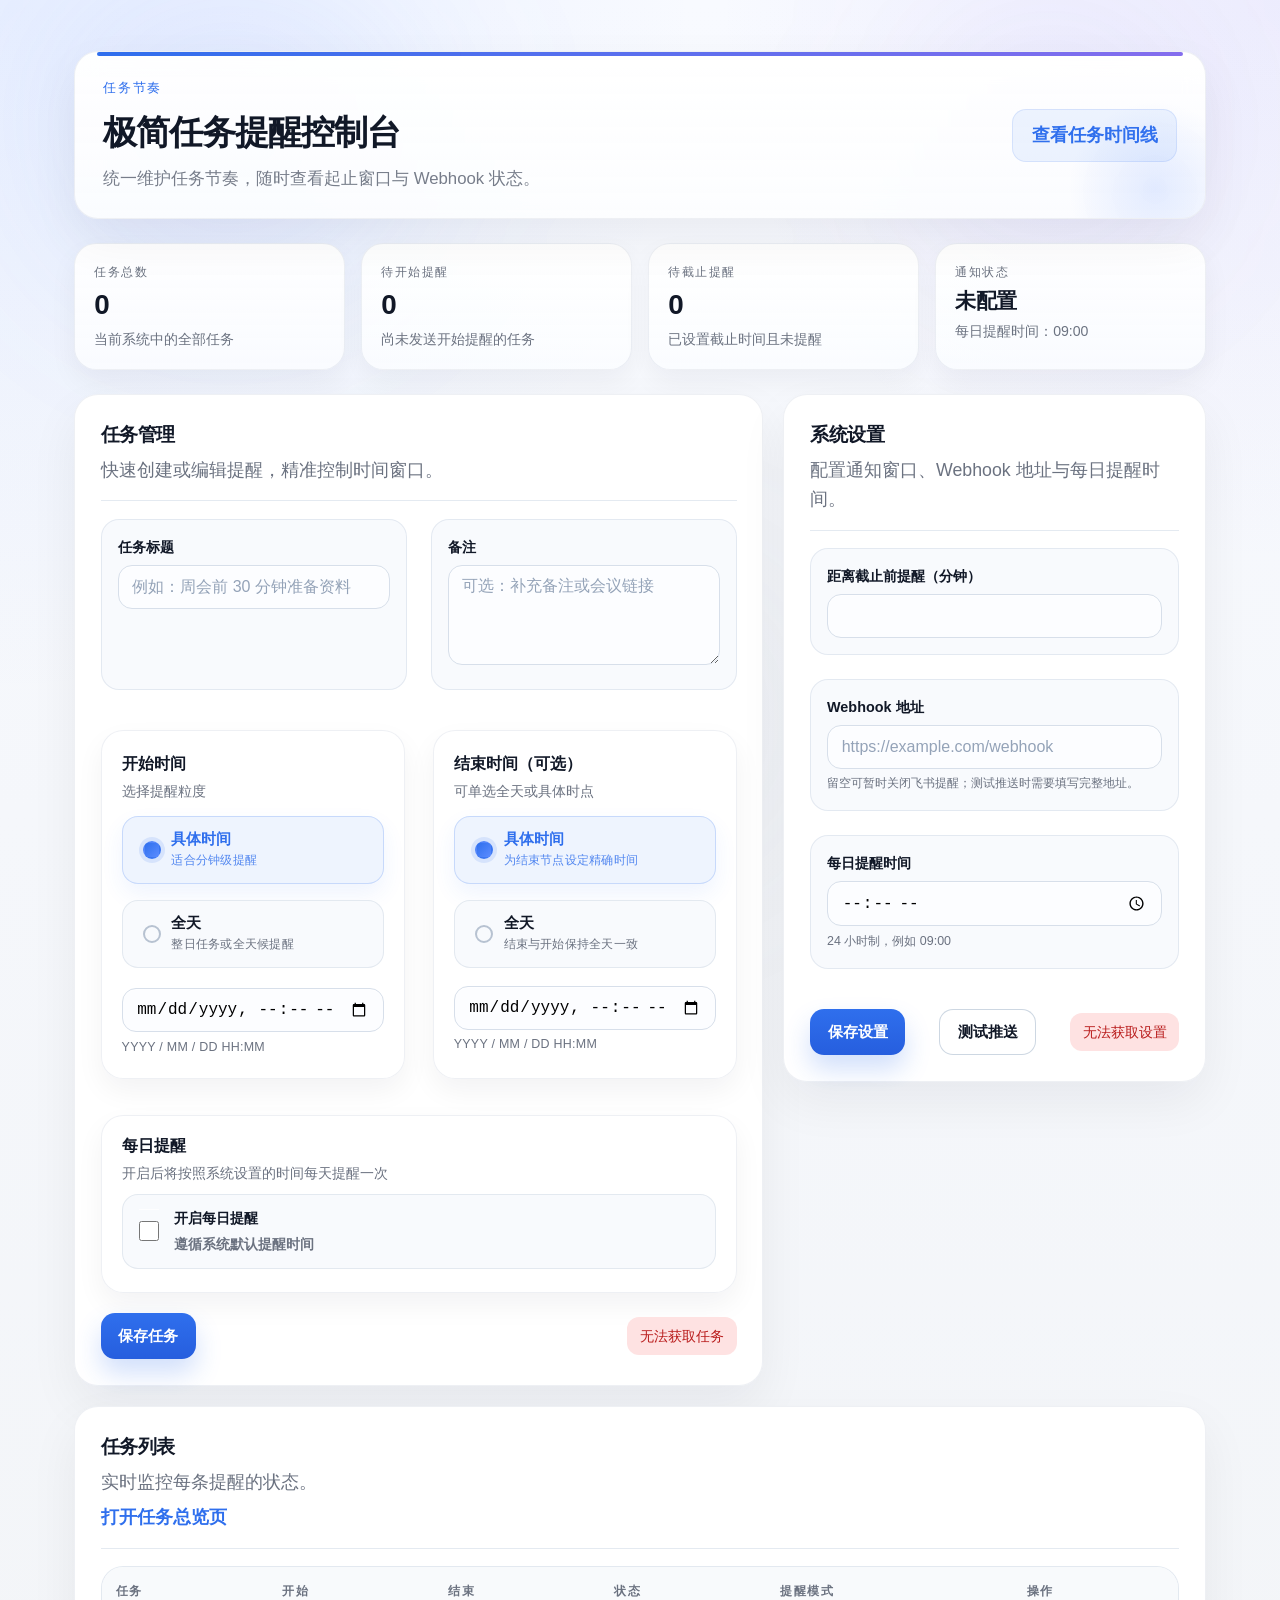
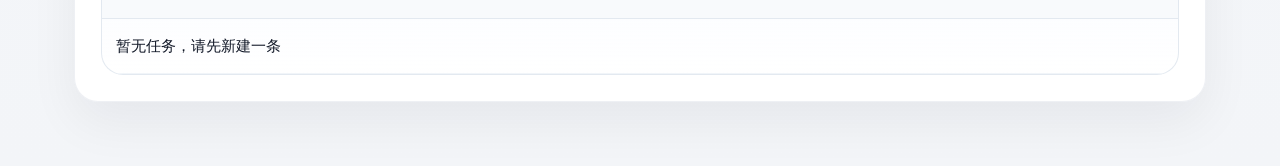
==== static/index.html @ aa21383b "V1.0 V1.0" ====
<!DOCTYPE html>
<html lang="zh">
<head>
    <meta charset="UTF-8" />
    <meta name="viewport" content="width=device-width,initial-scale=1" />
    <title>任务提醒控制台</title>
    <link rel="stylesheet" href="/static/styles.css" />
</head>
<body class="dashboard-page">
    <div class="background-accent"></div>
    <div class="app-shell">
        <header class="page-hero">
            <div class="hero-body">
                <p class="eyebrow">任务节奏</p>
                <h1>极简任务提醒控制台</h1>
                <p class="hero-subtitle">统一维护任务节奏，随时查看起止窗口与 Webhook 状态。</p>
            </div>
            <div class="hero-actions">
                <a class="button-link" href="/tasks">查看任务时间线</a>
            </div>
        </header>

        <section class="overview-grid" aria-label="控制台概览">
            <article class="overview-card">
                <span class="overview-label">任务总数</span>
                <strong class="overview-value" id="metric-total-tasks">0</strong>
                <span class="overview-meta">当前系统中的全部任务</span>
            </article>
            <article class="overview-card">
                <span class="overview-label">待开始提醒</span>
                <strong class="overview-value" id="metric-pending-start">0</strong>
                <span class="overview-meta">尚未发送开始提醒的任务</span>
            </article>
            <article class="overview-card">
                <span class="overview-label">待截止提醒</span>
                <strong class="overview-value" id="metric-pending-end">0</strong>
                <span class="overview-meta">已设置截止时间且未提醒</span>
            </article>
            <article class="overview-card">
                <span class="overview-label">通知状态</span>
                <strong class="overview-value" id="metric-webhook-state">未配置</strong>
                <span class="overview-meta" id="metric-daily-time">每日提醒时间：09:00</span>
            </article>
        </section>

        <main class="dashboard-main">
            <section id="task-panel" class="panel">
                <div class="section-head">
                    <h2>任务管理</h2>
                    <p>快速创建或编辑提醒，精准控制时间窗口。</p>
                </div>
                <form id="task-form">
                    <div class="form-grid">
                        <div>
                            <label for="title">任务标题</label>
                            <input id="title" name="title" type="text" placeholder="例如：周会前 30 分钟准备资料" required />
                        </div>
                        <div>
                            <label for="description">备注</label>
                            <textarea id="description" name="description" placeholder="可选：补充备注或会议链接"></textarea>
                        </div>
                    </div>

                    <div class="schedule-grid">
                        <div class="time-card">
                            <div class="field-head">
                                <label>开始时间</label>
                                <span class="field-subtitle">选择提醒粒度</span>
                            </div>
                            <div class="chip-row" role="radiogroup" aria-label="开始时间模式">
                                <label class="chip-option">
                                    <input type="radio" name="start-mode" value="minute" checked />
                                    <span class="chip-body">
                                        <span class="chip-title">具体时间</span>
                                        <span class="chip-note">适合分钟级提醒</span>
                                    </span>
                                </label>
                                <label class="chip-option">
                                    <input type="radio" name="start-mode" value="day" />
                                    <span class="chip-body">
                                        <span class="chip-title">全天</span>
                                        <span class="chip-note">整日任务或全天候提醒</span>
                                    </span>
                                </label>
                            </div>
                            <div class="input-stack" id="start-datetime-field">
                                <div class="input-shell">
                                    <input id="start-datetime" type="datetime-local" />
                                </div>
                                <span class="format-hint">YYYY / MM / DD HH:MM</span>
                            </div>
                            <div class="input-stack hidden" id="start-date-field">
                                <div class="input-shell">
                                    <input id="start-date" type="date" />
                                </div>
                                <span class="format-hint">YYYY / MM / DD</span>
                            </div>
                        </div>

                        <div class="time-card">
                            <div class="field-head">
                                <label>结束时间（可选）</label>
                                <span class="field-subtitle">可单选全天或具体时点</span>
                            </div>
                            <div id="end-fields" class="end-field-stack">
                                <div class="chip-row" role="radiogroup" aria-label="结束时间模式">
                                    <label class="chip-option">
                                        <input type="radio" name="end-mode" value="minute" checked />
                                        <span class="chip-body">
                                            <span class="chip-title">具体时间</span>
                                            <span class="chip-note">为结束节点设定精确时间</span>
                                        </span>
                                    </label>
                                    <label class="chip-option">
                                        <input type="radio" name="end-mode" value="day" />
                                        <span class="chip-body">
                                            <span class="chip-title">全天</span>
                                            <span class="chip-note">结束与开始保持全天一致</span>
                                        </span>
                                    </label>
                                </div>
                                <div class="input-stack" id="end-datetime-field">
                                    <div class="input-shell">
                                        <input id="end-datetime" type="datetime-local" />
                                    </div>
                                    <span class="format-hint">YYYY / MM / DD HH:MM</span>
                                </div>
                                <div class="input-stack hidden" id="end-date-field">
                                    <div class="input-shell">
                                        <input id="end-date" type="date" />
                                    </div>
                                    <span class="format-hint">YYYY / MM / DD</span>
                                </div>
                            </div>
                        </div>
                    </div>

                    <div class="option-card">
                        <div class="field-head">
                            <label for="daily-reminder">每日提醒</label>
                            <span class="field-subtitle">开启后将按照系统设置的时间每天提醒一次</span>
                        </div>
                        <label class="toggle-option">
                            <input type="checkbox" id="daily-reminder" />
                            <span class="toggle-copy">
                                <span class="toggle-title">开启每日提醒</span>
                                <span class="toggle-note">遵循系统默认提醒时间</span>
                            </span>
                        </label>
                    </div>

                    <div class="controls-row form-actions">
                        <button class="primary" type="submit" id="submit-task">保存任务</button>
                        <button class="ghost hidden" type="button" id="cancel-edit">取消编辑</button>
                        <span id="task-status" class="status-line hidden" role="status" aria-live="polite"></span>
                    </div>
                </form>
            </section>

            <section id="settings-panel" class="panel">
                <div class="section-head">
                    <h2>系统设置</h2>
                    <p>配置通知窗口、Webhook 地址与每日提醒时间。</p>
                </div>
                <form id="settings-form">
                    <div class="form-grid">
                        <div>
                            <label for="deadline-minutes">距离截止前提醒（分钟）</label>
                            <input id="deadline-minutes" type="number" min="1" max="10080" required />
                        </div>
                        <div>
                            <label for="webhook">Webhook 地址</label>
                            <input id="webhook" type="url" placeholder="https://example.com/webhook" />
                            <small class="input-hint">留空可暂时关闭飞书提醒；测试推送时需要填写完整地址。</small>
                        </div>
                        <div>
                            <label for="daily-reminder-time">每日提醒时间</label>
                            <input id="daily-reminder-time" type="time" required />
                            <small class="input-hint">24 小时制，例如 09:00</small>
                        </div>
                    </div>
                    <div class="controls-row form-actions">
                        <button class="primary" type="submit">保存设置</button>
                        <button class="secondary" type="button" id="test-webhook">测试推送</button>
                        <span id="settings-status" class="status-line hidden" role="status" aria-live="polite"></span>
                    </div>
                </form>
            </section>

            <section id="list-panel" class="panel">
                <div class="section-head">
                    <h2>任务列表</h2>
                    <p>实时监控每条提醒的状态。</p>
                    <p><a class="inline-link" href="/tasks">打开任务总览页</a></p>
                </div>
                <div class="table-wrapper">
                    <table class="task-table">
                        <caption class="sr-only">当前任务提醒列表</caption>
                        <thead>
                            <tr>
                                <th scope="col">任务</th>
                                <th scope="col">开始</th>
                                <th scope="col">结束</th>
                                <th scope="col">状态</th>
                                <th scope="col">提醒模式</th>
                                <th scope="col">操作</th>
                            </tr>
                        </thead>
                        <tbody id="task-table-body">
                            <tr><td colspan="6">暂无任务，请先新建一条</td></tr>
                        </tbody>
                    </table>
                </div>
            </section>
        </main>
    </div>

    <script src="/static/app.js" type="module"></script>
</body>
</html>
---- static/styles.css ----
:root {
    font-family: "Inter", "HarmonyOS Sans SC", "PingFang SC", "Microsoft YaHei", "Noto Sans SC", "Source Han Sans SC", "Segoe UI", -apple-system, BlinkMacSystemFont, "Helvetica Neue", Arial, sans-serif;
    color: #0f172a;
    background-color: #f4f7fb;
    --blue-600: #2563eb;
    --blue-500: #3b82f6;
    --blue-100: #dbeafe;
    --violet-600: #7c3aed;
    --violet-100: #ede9fe;
    --slate-100: #f8fafc;
    --slate-300: #cbd5f5;
    --slate-500: #64748b;
    --slate-600: #475569;
    --slate-700: #334155;
    --surface-border: rgba(148,163,184,0.2);
    --surface-shadow: 0 15px 35px rgba(15,23,42,0.07);
}

* {
    box-sizing: border-box;
}

.sr-only {
    position: absolute;
    width: 1px;
    height: 1px;
    padding: 0;
    margin: -1px;
    overflow: hidden;
    clip: rect(0 0 0 0);
    white-space: nowrap;
    border: 0;
}

body {
    margin: 0;
    min-height: 100vh;
    padding: clamp(1.75rem, 4vw, 3.25rem) clamp(1rem, 4vw, 1.75rem) clamp(2.5rem, 5vw, 4rem);
    line-height: 1.6;
    font-size: clamp(15px, calc(0.95rem + 0.2vw), 18px);
    -webkit-font-smoothing: antialiased;
    background: radial-gradient(circle at top, rgba(59,130,246,0.2), transparent 45%),
                radial-gradient(circle at bottom, rgba(14,116,144,0.2), transparent 40%),
                #f4f7fb;
}

.background-accent {
    position: fixed;
    inset: 0;
    pointer-events: none;
    background: linear-gradient(135deg, rgba(59,130,246,0.2), rgba(14,165,233,0.08));
    opacity: 0.6;
    filter: blur(120px);
    z-index: 0;
}

.app-shell {
    position: relative;
    z-index: 1;
    max-width: 1100px;
    margin: 0 auto;
    display: flex;
    flex-direction: column;
    gap: 1.25rem;
    padding: 0 clamp(0.5rem, 2vw, 1.5rem);
}

.page-hero {
    background: linear-gradient(135deg, rgba(37,99,235,0.9), rgba(59,130,246,0.75));
    border-radius: 20px;
    padding: 2rem 2.5rem;
    color: #fff;
    display: flex;
    justify-content: space-between;
    align-items: flex-start;
    gap: 1.25rem;
    flex-wrap: wrap;
    box-shadow: 0 25px 50px rgba(37,99,235,0.25);
    position: relative;
    overflow: hidden;
    isolation: isolate;
}

.hero-body {
    max-width: 620px;
    display: flex;
    flex-direction: column;
    gap: 0.65rem;
}

.eyebrow {
    text-transform: uppercase;
    letter-spacing: 0.2em;
    font-size: 0.8rem;
    margin: 0 0 0.75rem;
    opacity: 0.85;
}

.page-hero h1 {
    margin: 0 0 0.5rem;
    font-size: clamp(1.8rem, 1.35rem + 1vw, 2.8rem);
    line-height: 1.25;
}

.hero-subtitle {
    margin: 0;
    max-width: 540px;
    opacity: 0.92;
    line-height: 1.6;
    font-size: clamp(0.95rem, 0.9rem + 0.2vw, 1.05rem);
}

.overview-grid {
    display: grid;
    grid-template-columns: repeat(auto-fit, minmax(180px, 1fr));
    gap: 1rem;
}

.overview-card {
    display: flex;
    flex-direction: column;
    gap: 0.45rem;
    padding: 1rem 1.1rem;
    border-radius: 18px;
    background: linear-gradient(180deg, rgba(255,255,255,0.98), rgba(248,250,255,0.95));
    border: 1px solid var(--surface-border);
    box-shadow: var(--surface-shadow);
}

.overview-label {
    font-size: 0.78rem;
    letter-spacing: 0.08em;
    text-transform: uppercase;
    color: var(--slate-500);
}

.overview-value {
    font-size: clamp(1.35rem, 1.1rem + 0.8vw, 2rem);
    line-height: 1.15;
    color: var(--slate-700);
}

.overview-value.is-muted {
    color: var(--slate-500);
}

.overview-meta {
    color: var(--slate-500);
    font-size: 0.88rem;
}

main {
    display: flex;
    flex-direction: column;
    gap: 1.25rem;
}

.panel {
    background: rgba(255,255,255,0.95);
    border-radius: 18px;
    padding: clamp(1.25rem, 2vw, 1.75rem);
    box-shadow: var(--surface-shadow);
    border: 1px solid var(--surface-border);
    backdrop-filter: blur(10px);
}

.section-head {
    margin-bottom: 1.25rem;
}

.section-head h2 {
    margin: 0;
    font-size: 1.3rem;
    color: var(--slate-700);
}

.section-head p {
    margin: 0.25rem 0 0;
    color: var(--slate-500);
}

.form-grid {
    display: grid;
    grid-template-columns: repeat(auto-fit, minmax(min(260px, 100%), 1fr));
    gap: clamp(1rem, 2vw, 1.5rem);
    margin-bottom: 1.25rem;
}

.form-grid > div {
    min-width: 0;
}

#task-panel form,
#settings-panel form {
    display: flex;
    flex-direction: column;
    gap: 1.25rem;
}

label {
    display: block;
    font-weight: 600;
    font-size: 0.9rem;
    margin-bottom: 0.35rem;
    color: var(--slate-700);
}

input,
textarea,
select {
    width: 100%;
    padding: 0.65rem 0.85rem;
    border-radius: 12px;
    border: 1px solid #d7def0;
    font-size: 1rem;
    min-height: 2.75rem;
    background: #fff;
    transition: border-color 0.2s, box-shadow 0.2s, transform 0.15s;
    caret-color: var(--blue-600);
}

input:focus,
textarea:focus,
select:focus {
    border-color: var(--blue-500);
    box-shadow: 0 0 0 3px rgba(59,130,246,0.15);
    outline: none;
}

input::placeholder,
textarea::placeholder {
    color: #94a3b8;
}

.input-hint {
    display: block;
    margin-top: 0.35rem;
    font-size: 0.78rem;
    color: var(--slate-500);
}

textarea {
    min-height: 100px;
    resize: vertical;
}

.controls-row {
    display: flex;
    flex-wrap: wrap;
    gap: 0.75rem;
    align-items: center;
    width: 100%;
}

.hidden {
    display: none !important;
}

.schedule-grid {
    display: grid;
    grid-template-columns: repeat(auto-fit, minmax(300px, 1fr));
    gap: clamp(1rem, 2.5vw, 1.75rem);
    margin-bottom: 1rem;
}

.option-card {
    border: 1px solid rgba(148,163,184,0.35);
    border-radius: 18px;
    padding: 1.1rem 1.25rem;
    background: linear-gradient(135deg, rgba(248,250,255,0.95), rgba(241,245,255,0.92));
    box-shadow: 0 12px 28px rgba(15,23,42,0.08);
    display: flex;
    flex-direction: column;
    gap: 0.6rem;
}

.toggle-option {
    display: flex;
    align-items: center;
    gap: 0.75rem;
    cursor: pointer;
}

.toggle-option input {
    width: 1.25rem;
    height: 1.25rem;
    accent-color: var(--blue-600);
}

.toggle-copy {
    display: flex;
    flex-direction: column;
    gap: 0.2rem;
}

.toggle-title {
    font-weight: 600;
    color: var(--slate-700);
}

.toggle-note {
    font-size: 0.85rem;
    color: var(--slate-500);
}

.time-card {
    border: 1px solid rgba(148,163,184,0.35);
    border-radius: 20px;
    padding: 1.25rem;
    background: linear-gradient(135deg, rgba(255,255,255,0.95), rgba(241,245,255,0.92));
    box-shadow: 0 18px 35px rgba(15,23,42,0.08);
    display: flex;
    flex-direction: column;
    gap: 0.9rem;
}

.field-head {
    display: flex;
    flex-direction: column;
    gap: 0.25rem;
}

.field-head label {
    margin: 0;
    font-size: 1rem;
}

.field-subtitle {
    font-size: 0.85rem;
    color: var(--slate-500);
}

.chip-row {
    display: flex;
    flex-wrap: wrap;
    gap: 0.6rem;
}

.chip-option {
    position: relative;
    flex: 1 1 200px;
    min-width: 150px;
    cursor: pointer;
    display: flex;
    align-items: stretch;
}


.chip-option input {
    position: absolute;
    inset: 0;
    opacity: 0;
    pointer-events: none;
}

.chip-body {
    width: 100%;
    position: relative;
    display: grid;
    grid-template-columns: auto 1fr;
    column-gap: 0.65rem;
    row-gap: 0.15rem;
    padding: 0.75rem 1.25rem;
    border-radius: 18px;
    font-size: 0.9rem;
    font-weight: 600;
    color: var(--slate-600);
    background: #f8fafc;
    box-shadow: inset 0 0 0 1px rgba(148,163,184,0.35);
    transition: background 0.2s ease, color 0.2s ease, box-shadow 0.2s ease, transform 0.2s ease;
}

.chip-title {
    grid-column: 2;
    font-size: 0.95rem;
    font-weight: 600;
    color: var(--slate-700);
    line-height: 1.3;
}

.chip-note {
    grid-column: 2;
    font-size: 0.78rem;
    color: var(--slate-500);
    font-weight: 500;
    letter-spacing: 0.02em;
}


.chip-body::before {
    content: "";
    width: 0.9rem;
    height: 0.9rem;
    border-radius: 999px;
    border: 2px solid #94a3b8;
    grid-row: 1 / span 2;
    grid-column: 1;
    align-self: center;
    transition: border-color 0.2s ease, background 0.2s ease, box-shadow 0.2s ease;
}


.chip-option input:checked + .chip-body {
    background: linear-gradient(135deg, rgba(59,130,246,0.12), rgba(96,165,250,0.18));
    color: var(--blue-600);
    box-shadow: inset 0 0 0 2px rgba(37,99,235,0.4), 0 10px 18px rgba(37,99,235,0.12);
    transform: translateY(-1px);
}

.chip-option input:checked + .chip-body .chip-title {
    color: var(--blue-600);
}

.chip-option input:checked + .chip-body .chip-note {
    color: rgba(37,99,235,0.85);
}


.chip-option input:checked + .chip-body::before {
    border-color: transparent;
    background: linear-gradient(135deg, var(--blue-600), var(--blue-500));
    box-shadow: 0 0 0 4px rgba(59,130,246,0.2);
}


.chip-option input:focus-visible + .chip-body,
.chip-option input:focus + .chip-body {
    box-shadow: inset 0 0 0 2px rgba(59,130,246,0.45);
}



.input-stack {
    display: flex;
    flex-direction: column;
    gap: 0.35rem;
}

.input-shell {
    width: 100%;
}

.format-hint {
    font-size: 0.78rem;
    letter-spacing: 0.08em;
    text-transform: uppercase;
    color: #94a3b8;
}

.end-field-stack {
    display: flex;
    flex-direction: column;
    gap: 0.75rem;
}

button {
    border: none;
    border-radius: 999px;
    padding: 0.65rem 1.4rem;
    font-size: 0.95rem;
    font-weight: 600;
    cursor: pointer;
    min-height: 2.75rem;
    transition: transform 0.15s ease, box-shadow 0.15s ease;
    display: inline-flex;
    align-items: center;
    justify-content: center;
    gap: 0.35rem;
}

button:focus-visible,
.button-link:focus-visible,
.inline-link:focus-visible {
    outline: 3px solid rgba(191,219,254,0.95);
    outline-offset: 3px;
}

button:active {
    transform: translateY(1px);
}

button:disabled {
    opacity: 0.6;
    cursor: not-allowed;
    box-shadow: none;
}

button.primary {
    background: linear-gradient(135deg, var(--blue-600), var(--blue-500));
    color: #fff;
    box-shadow: 0 10px 20px rgba(37,99,235,0.3);
}

button.secondary {
    background: #e2e8f0;
    color: var(--slate-700);
    box-shadow: inset 0 0 0 1px rgba(100,116,139,0.2);
}

button.ghost {
    background: transparent;
    color: var(--blue-600);
    border: 1px solid rgba(37,99,235,0.4);
}

button.danger {
    background: #ef4444;
    color: #fff;
}

button:hover {
    box-shadow: 0 12px 24px rgba(15,23,42,0.08);
}

.form-actions {
    justify-content: space-between;
    gap: 1rem;
    flex-wrap: wrap;
    align-items: center;
}

.table-wrapper {
    overflow-x: auto;
    margin-top: 0.75rem;
    scroll-snap-type: x proximity;
    border: 1px solid rgba(226,232,240,0.95);
    border-radius: 18px;
    background: linear-gradient(180deg, rgba(248,250,255,0.75), rgba(255,255,255,0.95));
    box-shadow: inset 0 1px 0 rgba(255,255,255,0.8);
}

.task-table {
    width: 100%;
    border-collapse: separate;
    border-spacing: 0;
}

.task-table th,
.task-table td {
    text-align: left;
    padding: 0.85rem 0.75rem;
    font-size: 0.95rem;
}

.task-table th {
    color: var(--slate-500);
    text-transform: uppercase;
    font-size: 0.78rem;
    letter-spacing: 0.12em;
    background: #f8faff;
    position: sticky;
    top: 0;
    z-index: 1;
}

.task-table tbody tr {
    background: #fff;
    border-bottom: 1px solid #eef2ff;
    transition: transform 0.2s ease, box-shadow 0.2s ease;
}

.task-table tbody tr:hover {
    background: #f8fbff;
    transform: translateY(-1px);
    box-shadow: 0 12px 24px rgba(15,23,42,0.06);
}

.badge {
    display: inline-flex;
    align-items: center;
    padding: 0.15rem 0.65rem;
    border-radius: 999px;
    font-size: 0.78rem;
    font-weight: 600;
    margin-right: 0.35rem;
}

.badge.success {
    background: #d1fae5;
    color: #047857;
}

.badge.pending {
    background: #fef3c7;
    color: #b45309;
}

.badge.muted {
    background: #e2e8f0;
    color: #475569;
}

.badge.info {
    background: var(--violet-100);
    color: var(--violet-600);
}

.badge.subtle {
    background: #eef2ff;
    color: var(--slate-600);
}

.actions {
    display: flex;
    gap: 0.5rem;
    flex-wrap: wrap;
}

.actions button {
    flex: 1 1 120px;
}

.status-line {
    font-size: 0.9rem;
    padding: 0.35rem 0.85rem;
    border-radius: 999px;
    background: var(--blue-100);
    color: var(--blue-600);
    min-height: 1.8rem;
    display: inline-flex;
    align-items: center;
    gap: 0.35rem;
    box-shadow: inset 0 0 0 1px rgba(37,99,235,0.08);
}

.status-line.error {
    background: #fee2e2;
    color: #b91c1c;
}

.description {
    color: var(--slate-500);
    font-size: 0.85rem;
    margin-top: 0.25rem;
    line-height: 1.5;
}

.task-cell > div {
    font-weight: 600;
    color: var(--slate-700);
}

.empty-row td {
    text-align: center;
    padding: 1.25rem;
    color: var(--slate-500);
}

@media (max-width: 960px) {
    body {
        padding: 1.5rem 1rem 2.5rem;
    }
    .page-hero {
        padding: 1.75rem;
    }
    .hero-body {
        max-width: 100%;
    }
}

@media (max-width: 720px) {
    body {
        padding: 1.25rem 0.85rem 2rem;
    }
    .app-shell {
        padding: 0;
        gap: 1rem;
    }
    .page-hero {
        padding: 1.5rem;
        flex-direction: column;
    }
    .form-grid {
        grid-template-columns: 1fr;
    }
    .hero-actions {
        width: 100%;
        margin-left: 0;
    }
    .hero-actions .button-link {
        width: 100%;
    }
    .controls-row {
        flex-direction: column;
        align-items: stretch;
        gap: 0.5rem;
    }
    .form-actions {
        flex-direction: column;
        align-items: stretch;
    }
    .form-actions button,
    .form-actions .status-line {
        width: 100%;
        justify-content: center;
    }
    .status-line {
        width: 100%;
        justify-content: center;
    }
}

@media (max-width: 640px) {
    .table-wrapper {
        overflow: visible;
        scroll-snap-type: none;
    }
    .task-table,
    .task-table thead,
    .task-table tbody,
    .task-table th,
    .task-table td,
    .task-table tr {
        display: block;
        width: 100%;
    }
    .task-table thead {
        position: absolute;
        width: 1px;
        height: 1px;
        padding: 0;
        margin: -1px;
        border: 0;
        clip: rect(0 0 0 0);
        overflow: hidden;
    }
    .task-table tbody tr {
        border: 1px solid rgba(148,163,184,0.35);
        border-radius: 18px;
        padding: 1rem 1rem 0.75rem;
        margin-bottom: 1rem;
    }
    .task-table tbody tr td {
        padding: 0.4rem 0;
        display: flex;
        flex-direction: column;
        gap: 0.2rem;
    }
    .task-table tbody tr td[data-label]::before {
        content: attr(data-label);
        font-size: 0.8rem;
        color: var(--slate-500);
        letter-spacing: 0.04em;
    }
    .task-table tbody tr td.task-cell > div {
        font-size: 1rem;
    }
    .task-table tbody tr td.actions {
        flex-direction: column;
    }
    .task-table tbody tr td.actions button {
        width: 100%;
        flex: 1 1 auto;
    }

    #task-panel .form-grid > div,
    #settings-panel .form-grid > div {
        background: rgba(248,250,255,0.9);
        border-radius: 16px;
        padding: 0.9rem 1rem;
        box-shadow: 0 10px 25px rgba(15,23,42,0.06);
    }
    #task-panel .controls-row,
    #settings-panel .controls-row {
        gap: 0.75rem;
    }
}

@media (max-width: 480px) {
    .page-hero h1 {
        font-size: 1.75rem;
    }
    .page-hero {
        padding: 1.25rem;
    }
    .panel {
        padding: 1.1rem;
    }
    .overview-grid {
        grid-template-columns: 1fr;
    }
}

@media (prefers-reduced-motion: reduce) {
    *,
    *::before,
    *::after {
        animation: none !important;
        transition: none !important;
    }
}

.hero-actions {
    display: flex;
    align-items: center;
    gap: 0.75rem;
    margin-left: auto;
}

.button-link {
    display: inline-flex;
    align-items: center;
    justify-content: center;
    padding: 0.65rem 1.25rem;
    border-radius: 999px;
    border: 1px solid rgba(255,255,255,0.7);
    color: #fff;
    text-decoration: none;
    font-weight: 600;
    background-color: rgba(255,255,255,0.15);
    transition: transform 0.2s, background-color 0.2s;
}

.button-link:hover {
    transform: translateY(-1px);
    background-color: rgba(255,255,255,0.25);
}

.inline-link {
    color: var(--blue-600);
    text-decoration: none;
    font-weight: 600;
}

.inline-link:hover {
    text-decoration: underline;
}

.timeline-shell .page-hero {
    display: flex;
    justify-content: space-between;
    gap: 1.5rem;
    flex-wrap: wrap;
}

.timeline-panel {
    display: flex;
    flex-direction: column;
    gap: 1.25rem;
}

.timeline-summary {
    display: flex;
    align-items: center;
    justify-content: space-between;
    flex-wrap: wrap;
    gap: 0.75rem;
    font-weight: 600;
    color: var(--slate-700);
    padding: 0.9rem 1rem;
    border-radius: 16px;
    background: rgba(248,250,252,0.85);
    border: 1px solid var(--surface-border);
}

.timeline-list {
    display: flex;
    flex-direction: column;
    gap: 1rem;
}

.timeline-item {
    border: 1px solid rgba(148,163,184,0.2);
    border-radius: 16px;
    padding: 1.25rem;
    background: linear-gradient(180deg, rgba(248,250,252,0.95), rgba(255,255,255,0.95));
    box-shadow: 0 10px 25px rgba(15,23,42,0.08);
    transition: transform 0.18s ease, box-shadow 0.18s ease, border-color 0.18s ease;
}

.timeline-item:hover {
    transform: translateY(-2px);
    border-color: rgba(96,165,250,0.35);
    box-shadow: 0 14px 28px rgba(15,23,42,0.1);
}

.timeline-item-head {
    display: flex;
    justify-content: space-between;
    gap: 1rem;
    flex-wrap: wrap;
}

.timeline-date {
    margin: 0;
    font-size: 0.85rem;
    text-transform: uppercase;
    letter-spacing: 0.08em;
    color: var(--slate-500);
}

.timeline-title {
    margin: 0.35rem 0 0;
    font-size: 1.25rem;
    color: var(--slate-700);
}

.timeline-description {
    margin: 0.75rem 0 0;
    color: var(--slate-500);
}

.timeline-pill {
    align-self: flex-start;
    border-radius: 999px;
    padding: 0.35rem 0.9rem;
    background: var(--blue-100);
    color: var(--blue-600);
    font-weight: 600;
}

.timeline-meta {
    display: grid;
    grid-template-columns: repeat(auto-fit, minmax(160px, 1fr));
    gap: 1rem;
    margin: 1rem 0;
}

.timeline-meta dt {
    margin: 0;
    font-size: 0.8rem;
    text-transform: uppercase;
    letter-spacing: 0.08em;
    color: var(--slate-500);
}

.timeline-meta dd {
    margin: 0.35rem 0 0;
    font-weight: 600;
    color: var(--slate-700);
}

.timeline-badges {
    display: flex;
    gap: 0.5rem;
    flex-wrap: wrap;
}

.timeline-empty {
    width: 100%;
    padding: 1.5rem;
    text-align: center;
    border: 2px dashed rgba(148,163,184,0.4);
    border-radius: 16px;
    color: var(--slate-500);
    background: rgba(248,250,252,0.6);
}

@media (max-width: 600px) {
    .timeline-item {
        padding: 1rem;
    }

    .timeline-meta {
        grid-template-columns: 1fr;
    }
}

/* Refined minimalist theme overrides */

:root {
    background-color: #f5f7fb;
    --blue-600: #2f6fed;
    --blue-500: #5b8cff;
    --blue-100: #edf4ff;
    --violet-600: #6f54eb;
    --violet-100: #f1ecff;
    --slate-50: #fcfdff;
    --slate-100: #f7f9fc;
    --slate-200: #edf2f7;
    --slate-300: #d9e2ec;
    --slate-500: #6b7280;
    --slate-600: #4b5563;
    --slate-700: #111827;
    --surface-strong: rgba(255,255,255,0.96);
    --surface-muted: #f8fafd;
    --surface-border: rgba(148,163,184,0.16);
    --shadow-soft: 0 20px 50px rgba(15,23,42,0.06);
    --shadow-card: 0 12px 28px rgba(15,23,42,0.05);
}

body {
    color: var(--slate-700);
    background:
        radial-gradient(circle at top left, rgba(91,140,255,0.10), transparent 32%),
        radial-gradient(circle at top right, rgba(111,84,235,0.08), transparent 26%),
        linear-gradient(180deg, #f8faff 0%, #f5f7fb 46%, #f3f5f8 100%);
}

.background-accent {
    background:
        radial-gradient(circle at 18% 12%, rgba(91,140,255,0.18), transparent 18%),
        radial-gradient(circle at 82% 14%, rgba(111,84,235,0.12), transparent 14%),
        radial-gradient(circle at 50% 80%, rgba(148,163,184,0.10), transparent 20%);
    opacity: 1;
    filter: blur(90px);
}

.app-shell {
    max-width: 1180px;
    gap: 1.5rem;
}

.dashboard-main {
    display: grid;
    grid-template-columns: minmax(0, 1.55fr) minmax(300px, 0.95fr);
    gap: 1.25rem;
    align-items: start;
}

.timeline-main {
    display: flex;
    flex-direction: column;
    gap: 1.25rem;
}

#task-panel {
    grid-column: 1;
}

#settings-panel {
    grid-column: 2;
}

#list-panel {
    grid-column: 1 / -1;
}

.page-hero {
    color: var(--slate-700);
    background: linear-gradient(180deg, rgba(255,255,255,0.96), rgba(252,253,255,0.92));
    border: 1px solid var(--surface-border);
    border-radius: 24px;
    padding: 1.6rem 1.75rem;
    box-shadow: var(--shadow-soft);
    backdrop-filter: blur(14px);
}

.page-hero::before {
    content: "";
    position: absolute;
    left: 1.35rem;
    right: 1.35rem;
    top: 0;
    height: 4px;
    border-radius: 999px;
    background: linear-gradient(90deg, var(--blue-600), rgba(111,84,235,0.85));
}

.page-hero::after {
    content: "";
    position: absolute;
    inset: auto -40px -60px auto;
    width: 180px;
    height: 180px;
    border-radius: 999px;
    background: radial-gradient(circle, rgba(91,140,255,0.16), transparent 68%);
    pointer-events: none;
}

.hero-body {
    max-width: 720px;
    gap: 0.45rem;
}

.eyebrow {
    margin-bottom: 0.35rem;
    letter-spacing: 0.14em;
    color: var(--blue-600);
    opacity: 1;
}

.page-hero h1 {
    margin-bottom: 0.3rem;
    color: var(--slate-700);
    letter-spacing: -0.03em;
}

.hero-subtitle {
    color: var(--slate-500);
    max-width: 640px;
}

.hero-actions {
    align-self: center;
    margin-left: auto;
}

.button-link {
    padding: 0.72rem 1.15rem;
    border-radius: 14px;
    border: 1px solid rgba(47,111,237,0.12);
    color: var(--blue-600);
    background: rgba(47,111,237,0.08);
    box-shadow: none;
}

.button-link:hover {
    background: rgba(47,111,237,0.12);
    box-shadow: var(--shadow-card);
}

.inline-link {
    color: var(--blue-600);
    text-underline-offset: 0.18em;
}

.overview-grid {
    gap: 1rem;
}

.overview-card {
    gap: 0.4rem;
    padding: 1.15rem 1.2rem;
    border-radius: 22px;
    background: linear-gradient(180deg, rgba(255,255,255,0.94), rgba(250,252,255,0.9));
    border: 1px solid var(--surface-border);
    box-shadow: var(--shadow-card);
    transition: transform 0.18s ease, box-shadow 0.18s ease, border-color 0.18s ease;
}

.overview-card:hover {
    transform: translateY(-2px);
    border-color: rgba(91,140,255,0.18);
    box-shadow: 0 16px 34px rgba(15,23,42,0.06);
}

.overview-label {
    letter-spacing: 0.12em;
}

.overview-value {
    font-weight: 700;
    letter-spacing: -0.03em;
}

.overview-card:last-child .overview-value {
    font-size: clamp(1.2rem, 1.02rem + 0.35vw, 1.45rem);
}

.panel {
    background: var(--surface-strong);
    border: 1px solid var(--surface-border);
    border-radius: 24px;
    padding: clamp(1.25rem, 2vw, 1.7rem);
    box-shadow: var(--shadow-soft);
}

.section-head {
    margin-bottom: 1.1rem;
    padding-bottom: 0.95rem;
    border-bottom: 1px solid rgba(226,232,240,0.9);
}

.section-head h2 {
    font-size: 1.18rem;
    letter-spacing: -0.02em;
}

.section-head p {
    margin-top: 0.35rem;
    max-width: 46rem;
    line-height: 1.65;
}

#task-panel .form-grid > div,
#settings-panel .form-grid > div {
    min-width: 0;
    padding: 1rem;
    border-radius: 18px;
    border: 1px solid rgba(226,232,240,0.92);
    background: var(--surface-muted);
}

input,
textarea,
select {
    border-radius: 14px;
    border-color: #d7dfea;
    background: #fcfdff;
    box-shadow: inset 0 1px 0 rgba(255,255,255,0.8);
}

input:focus,
textarea:focus,
select:focus {
    border-color: rgba(47,111,237,0.65);
    box-shadow: 0 0 0 4px rgba(47,111,237,0.10);
}

.input-hint,
.field-subtitle,
.toggle-note,
.description {
    color: var(--slate-500);
}

.format-hint {
    color: var(--slate-500);
    text-transform: none;
    letter-spacing: 0.02em;
}

.time-card,
.option-card {
    border-radius: 22px;
    border: 1px solid var(--surface-border);
    background: var(--surface-strong);
    box-shadow: var(--shadow-card);
}

.toggle-option {
    padding: 0.7rem 0.8rem;
    border: 1px solid rgba(226,232,240,0.95);
    border-radius: 16px;
    background: var(--surface-muted);
}

.chip-body {
    border-radius: 16px;
    background: var(--surface-muted);
    color: var(--slate-600);
    box-shadow: none;
    border: 1px solid rgba(226,232,240,0.95);
}

.chip-body::before {
    border-color: #b7c2d1;
}

.chip-option input:checked + .chip-body {
    color: var(--blue-600);
    background: rgba(47,111,237,0.08);
    border-color: rgba(47,111,237,0.2);
    box-shadow: 0 10px 22px rgba(47,111,237,0.08);
}

.chip-option input:checked + .chip-body .chip-title {
    color: var(--blue-600);
}

.chip-option input:checked + .chip-body .chip-note {
    color: rgba(47,111,237,0.82);
}

.chip-option input:checked + .chip-body::before {
    box-shadow: 0 0 0 4px rgba(47,111,237,0.12);
}

button {
    min-height: 2.9rem;
    padding: 0.72rem 1.1rem;
    border-radius: 14px;
}

button.primary {
    background: linear-gradient(180deg, var(--blue-600), #265ede);
    box-shadow: 0 14px 26px rgba(47,111,237,0.22);
}

button.secondary {
    background: #fff;
    color: var(--slate-700);
    border: 1px solid rgba(203,213,225,0.95);
    box-shadow: none;
}

button.ghost {
    background: transparent;
    color: var(--slate-600);
    border: 1px solid rgba(203,213,225,0.95);
}

button.danger {
    background: #fff1f2;
    color: #be123c;
    border: 1px solid rgba(244,114,182,0.18);
}

button:hover {
    transform: translateY(-1px);
}

button.secondary:hover,
button.ghost:hover,
button.danger:hover {
    box-shadow: var(--shadow-card);
}

.status-line {
    min-height: 2rem;
    padding: 0.48rem 0.8rem;
    border-radius: 12px;
    background: rgba(47,111,237,0.08);
    box-shadow: none;
}

.table-wrapper {
    border-radius: 22px;
    border: 1px solid rgba(226,232,240,0.95);
    background: linear-gradient(180deg, rgba(249,251,255,0.86), rgba(255,255,255,0.96));
    box-shadow: inset 0 1px 0 rgba(255,255,255,0.85);
}

.task-table th,
.task-table td {
    padding: 0.95rem 0.9rem;
}

.task-table th {
    background: rgba(248,250,252,0.95);
    border-bottom: 1px solid rgba(226,232,240,0.95);
}

.task-table td {
    border-bottom: 1px solid rgba(241,245,249,0.95);
}

.task-table tbody tr {
    background: transparent;
}

.task-table tbody tr:hover {
    background: rgba(248,250,255,0.78);
    transform: none;
    box-shadow: none;
}

.badge {
    margin-right: 0.45rem;
    padding: 0.24rem 0.68rem;
}

.actions {
    justify-content: flex-start;
}

.actions button {
    flex: 0 1 auto;
    min-width: 88px;
}

.empty-row td,
.timeline-empty {
    color: var(--slate-500);
}

.timeline-summary {
    padding: 0.95rem 1rem;
    border-radius: 18px;
    background: var(--surface-muted);
    border: 1px solid rgba(226,232,240,0.95);
}

.timeline-item {
    position: relative;
    overflow: hidden;
    border-radius: 20px;
    border: 1px solid var(--surface-border);
    background: var(--surface-strong);
    box-shadow: var(--shadow-card);
}

.timeline-item::before {
    content: "";
    position: absolute;
    left: 0;
    top: 18px;
    bottom: 18px;
    width: 4px;
    border-radius: 999px;
    background: linear-gradient(180deg, var(--blue-600), rgba(111,84,235,0.88));
}

.timeline-item:hover {
    border-color: rgba(91,140,255,0.18);
    box-shadow: 0 16px 32px rgba(15,23,42,0.08);
}

.timeline-date {
    text-transform: none;
    letter-spacing: 0.04em;
}

.timeline-title {
    font-size: 1.16rem;
    letter-spacing: -0.02em;
}

.timeline-pill {
    background: rgba(47,111,237,0.08);
    color: var(--blue-600);
}

.timeline-empty {
    border-radius: 20px;
    border-color: rgba(203,213,225,0.9);
    background: var(--surface-muted);
}

@media (max-width: 980px) {
    .dashboard-main {
        grid-template-columns: 1fr;
    }

    #task-panel,
    #settings-panel,
    #list-panel {
        grid-column: auto;
    }

    .overview-grid {
        grid-template-columns: repeat(2, minmax(0, 1fr));
    }
}

@media (max-width: 720px) {
    .page-hero {
        padding: 1.4rem;
    }

    .hero-actions {
        width: 100%;
        margin-left: 0;
        align-self: stretch;
    }

    .hero-actions .button-link {
        width: 100%;
    }

    .overview-grid {
        grid-template-columns: 1fr;
    }

    #task-panel .form-grid > div,
    #settings-panel .form-grid > div {
        padding: 0.95rem;
    }
}

@media (max-width: 640px) {
    .task-table tbody tr {
        background: #fff;
        box-shadow: var(--shadow-card);
        border-color: rgba(226,232,240,0.95);
    }

    .table-wrapper {
        background: transparent;
        border: none;
        box-shadow: none;
    }

    .timeline-item::before {
        top: 16px;
        bottom: 16px;
    }
}
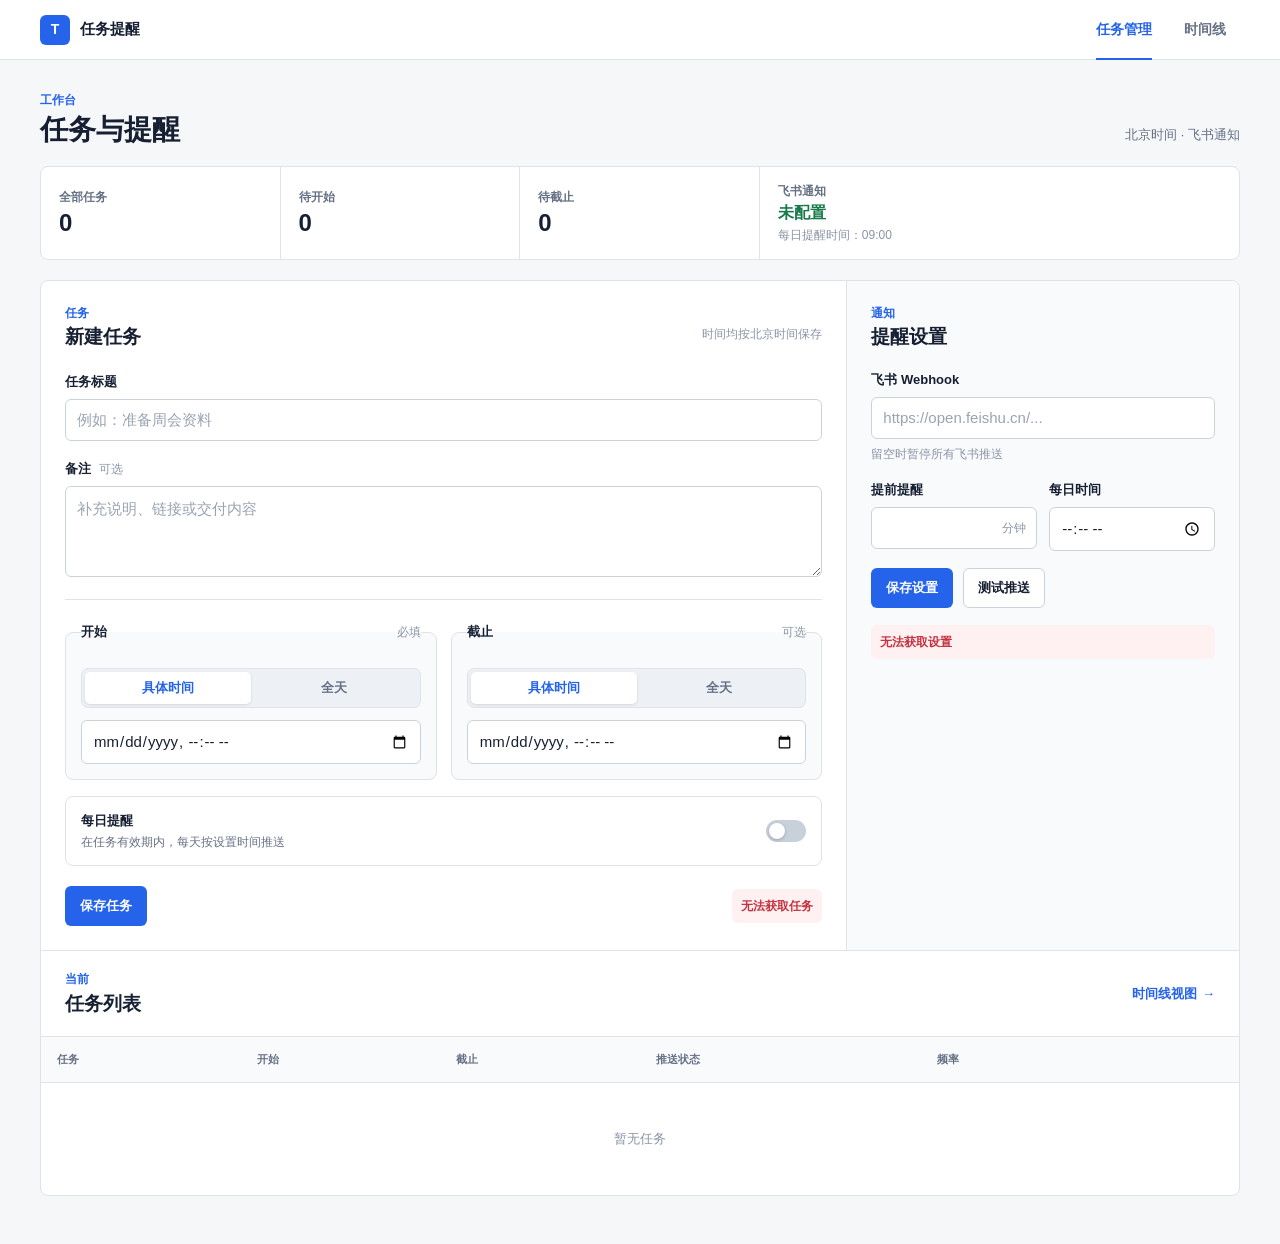
==== commit 26c6fa42: "V1.2 V1.2" ====
--- a/static/index.html
+++ b/static/index.html
@@ -1,198 +1,188 @@
-<!DOCTYPE html>
-<html lang="zh">
-<head>
-    <meta charset="UTF-8" />
-    <meta name="viewport" content="width=device-width,initial-scale=1" />
-    <title>任务提醒控制台</title>
-    <link rel="stylesheet" href="/static/styles.css" />
-</head>
+<!DOCTYPE html>
+<html lang="zh-CN">
+<head>
+    <meta charset="UTF-8" />
+    <meta name="viewport" content="width=device-width,initial-scale=1" />
+    <meta name="theme-color" content="#f7f8fa" />
+    <title>任务提醒</title>
+    <link rel="stylesheet" href="/static/styles.css" />
+</head>
 <body class="dashboard-page">
-    <div class="background-accent"></div>
-    <div class="app-shell">
-        <header class="page-hero">
-            <div class="hero-body">
-                <p class="eyebrow">任务节奏</p>
-                <h1>极简任务提醒控制台</h1>
-                <p class="hero-subtitle">统一维护任务节奏，随时查看起止窗口与 Webhook 状态。</p>
+    <header class="topbar">
+        <div class="topbar-inner">
+            <a class="brand" href="/" aria-label="任务提醒首页">
+                <span class="brand-mark" aria-hidden="true">T</span>
+                <span class="brand-name">任务提醒</span>
+            </a>
+            <nav class="main-nav" aria-label="主导航">
+                <a class="nav-link active" href="/" aria-current="page">任务管理</a>
+                <a class="nav-link" href="/tasks">时间线</a>
+            </nav>
+        </div>
+    </header>
+
+    <div class="app-shell">
+        <header class="page-heading">
+            <div>
+                <p class="page-kicker">工作台</p>
+                <h1>任务与提醒</h1>
             </div>
-            <div class="hero-actions">
-                <a class="button-link" href="/tasks">查看任务时间线</a>
-            </div>
+            <p class="page-context">北京时间 · 飞书通知</p>
         </header>
 
-        <section class="overview-grid" aria-label="控制台概览">
-            <article class="overview-card">
-                <span class="overview-label">任务总数</span>
+        <section class="overview-grid" aria-label="任务概览">
+            <article class="overview-item">
+                <span class="overview-label">全部任务</span>
                 <strong class="overview-value" id="metric-total-tasks">0</strong>
-                <span class="overview-meta">当前系统中的全部任务</span>
-            </article>
-            <article class="overview-card">
-                <span class="overview-label">待开始提醒</span>
+            </article>
+            <article class="overview-item">
+                <span class="overview-label">待开始</span>
                 <strong class="overview-value" id="metric-pending-start">0</strong>
-                <span class="overview-meta">尚未发送开始提醒的任务</span>
-            </article>
-            <article class="overview-card">
-                <span class="overview-label">待截止提醒</span>
+            </article>
+            <article class="overview-item">
+                <span class="overview-label">待截止</span>
                 <strong class="overview-value" id="metric-pending-end">0</strong>
-                <span class="overview-meta">已设置截止时间且未提醒</span>
-            </article>
-            <article class="overview-card">
-                <span class="overview-label">通知状态</span>
-                <strong class="overview-value" id="metric-webhook-state">未配置</strong>
+            </article>
+            <article class="overview-item overview-notification">
+                <span class="overview-label">飞书通知</span>
+                <strong class="overview-value overview-state" id="metric-webhook-state">未配置</strong>
                 <span class="overview-meta" id="metric-daily-time">每日提醒时间：09:00</span>
             </article>
         </section>
 
         <main class="dashboard-main">
-            <section id="task-panel" class="panel">
-                <div class="section-head">
-                    <h2>任务管理</h2>
-                    <p>快速创建或编辑提醒，精准控制时间窗口。</p>
-                </div>
-                <form id="task-form">
-                    <div class="form-grid">
-                        <div>
-                            <label for="title">任务标题</label>
-                            <input id="title" name="title" type="text" placeholder="例如：周会前 30 分钟准备资料" required />
-                        </div>
-                        <div>
-                            <label for="description">备注</label>
-                            <textarea id="description" name="description" placeholder="可选：补充备注或会议链接"></textarea>
-                        </div>
-                    </div>
-
-                    <div class="schedule-grid">
-                        <div class="time-card">
-                            <div class="field-head">
-                                <label>开始时间</label>
-                                <span class="field-subtitle">选择提醒粒度</span>
-                            </div>
-                            <div class="chip-row" role="radiogroup" aria-label="开始时间模式">
-                                <label class="chip-option">
-                                    <input type="radio" name="start-mode" value="minute" checked />
-                                    <span class="chip-body">
-                                        <span class="chip-title">具体时间</span>
-                                        <span class="chip-note">适合分钟级提醒</span>
-                                    </span>
-                                </label>
-                                <label class="chip-option">
-                                    <input type="radio" name="start-mode" value="day" />
-                                    <span class="chip-body">
-                                        <span class="chip-title">全天</span>
-                                        <span class="chip-note">整日任务或全天候提醒</span>
-                                    </span>
-                                </label>
-                            </div>
-                            <div class="input-stack" id="start-datetime-field">
-                                <div class="input-shell">
-                                    <input id="start-datetime" type="datetime-local" />
-                                </div>
-                                <span class="format-hint">YYYY / MM / DD HH:MM</span>
-                            </div>
-                            <div class="input-stack hidden" id="start-date-field">
-                                <div class="input-shell">
-                                    <input id="start-date" type="date" />
-                                </div>
-                                <span class="format-hint">YYYY / MM / DD</span>
-                            </div>
-                        </div>
-
-                        <div class="time-card">
-                            <div class="field-head">
-                                <label>结束时间（可选）</label>
-                                <span class="field-subtitle">可单选全天或具体时点</span>
-                            </div>
-                            <div id="end-fields" class="end-field-stack">
-                                <div class="chip-row" role="radiogroup" aria-label="结束时间模式">
-                                    <label class="chip-option">
-                                        <input type="radio" name="end-mode" value="minute" checked />
-                                        <span class="chip-body">
-                                            <span class="chip-title">具体时间</span>
-                                            <span class="chip-note">为结束节点设定精确时间</span>
-                                        </span>
-                                    </label>
-                                    <label class="chip-option">
-                                        <input type="radio" name="end-mode" value="day" />
-                                        <span class="chip-body">
-                                            <span class="chip-title">全天</span>
-                                            <span class="chip-note">结束与开始保持全天一致</span>
-                                        </span>
-                                    </label>
-                                </div>
-                                <div class="input-stack" id="end-datetime-field">
-                                    <div class="input-shell">
-                                        <input id="end-datetime" type="datetime-local" />
-                                    </div>
-                                    <span class="format-hint">YYYY / MM / DD HH:MM</span>
-                                </div>
-                                <div class="input-stack hidden" id="end-date-field">
-                                    <div class="input-shell">
-                                        <input id="end-date" type="date" />
-                                    </div>
-                                    <span class="format-hint">YYYY / MM / DD</span>
-                                </div>
-                            </div>
-                        </div>
-                    </div>
-
-                    <div class="option-card">
-                        <div class="field-head">
-                            <label for="daily-reminder">每日提醒</label>
-                            <span class="field-subtitle">开启后将按照系统设置的时间每天提醒一次</span>
-                        </div>
-                        <label class="toggle-option">
-                            <input type="checkbox" id="daily-reminder" />
-                            <span class="toggle-copy">
-                                <span class="toggle-title">开启每日提醒</span>
-                                <span class="toggle-note">遵循系统默认提醒时间</span>
-                            </span>
-                        </label>
-                    </div>
-
-                    <div class="controls-row form-actions">
-                        <button class="primary" type="submit" id="submit-task">保存任务</button>
-                        <button class="ghost hidden" type="button" id="cancel-edit">取消编辑</button>
+            <section id="task-panel" class="workspace-section task-editor">
+                <div class="section-head">
+                    <div>
+                        <p class="section-kicker">任务</p>
+                        <h2>新建任务</h2>
+                    </div>
+                    <span class="section-note">时间均按北京时间保存</span>
+                </div>
+
+                <form id="task-form">
+                    <div class="form-grid task-basics">
+                        <div class="field field-wide">
+                            <label for="title">任务标题</label>
+                            <input id="title" name="title" type="text" maxlength="200" placeholder="例如：准备周会资料" required />
+                        </div>
+                        <div class="field field-wide">
+                            <label for="description">备注 <span class="optional">可选</span></label>
+                            <textarea id="description" name="description" maxlength="2000" rows="3" placeholder="补充说明、链接或交付内容"></textarea>
+                        </div>
+                    </div>
+
+                    <div class="form-divider" role="presentation"></div>
+
+                    <div class="schedule-grid">
+                        <fieldset class="schedule-fieldset">
+                            <legend>开始 <span>必填</span></legend>
+                            <div class="segmented-control" role="radiogroup" aria-label="开始时间模式">
+                                <label class="segment-option">
+                                    <input type="radio" name="start-mode" value="minute" checked />
+                                    <span>具体时间</span>
+                                </label>
+                                <label class="segment-option">
+                                    <input type="radio" name="start-mode" value="day" />
+                                    <span>全天</span>
+                                </label>
+                            </div>
+                            <div class="input-stack" id="start-datetime-field">
+                                <label class="sr-only" for="start-datetime">开始日期与时间</label>
+                                <input id="start-datetime" type="datetime-local" />
+                            </div>
+                            <div class="input-stack hidden" id="start-date-field">
+                                <label class="sr-only" for="start-date">开始日期</label>
+                                <input id="start-date" type="date" />
+                            </div>
+                        </fieldset>
+
+                        <fieldset class="schedule-fieldset">
+                            <legend>截止 <span>可选</span></legend>
+                            <div id="end-fields" class="end-field-stack">
+                                <div class="segmented-control" role="radiogroup" aria-label="结束时间模式">
+                                    <label class="segment-option">
+                                        <input type="radio" name="end-mode" value="minute" checked />
+                                        <span>具体时间</span>
+                                    </label>
+                                    <label class="segment-option">
+                                        <input type="radio" name="end-mode" value="day" />
+                                        <span>全天</span>
+                                    </label>
+                                </div>
+                                <div class="input-stack" id="end-datetime-field">
+                                    <label class="sr-only" for="end-datetime">截止日期与时间</label>
+                                    <input id="end-datetime" type="datetime-local" />
+                                </div>
+                                <div class="input-stack hidden" id="end-date-field">
+                                    <label class="sr-only" for="end-date">截止日期</label>
+                                    <input id="end-date" type="date" />
+                                </div>
+                            </div>
+                        </fieldset>
+                    </div>
+
+                    <label class="toggle-row" for="daily-reminder">
+                        <span class="toggle-copy">
+                            <span class="toggle-title">每日提醒</span>
+                            <span class="toggle-note">在任务有效期内，每天按设置时间推送</span>
+                        </span>
+                        <input type="checkbox" id="daily-reminder" />
+                        <span class="toggle-control" aria-hidden="true"></span>
+                    </label>
+
+                    <div class="form-actions">
+                        <div class="button-group">
+                            <button class="primary" type="submit" id="submit-task">保存任务</button>
+                            <button class="secondary hidden" type="button" id="cancel-edit">取消编辑</button>
+                        </div>
                         <span id="task-status" class="status-line hidden" role="status" aria-live="polite"></span>
                     </div>
                 </form>
             </section>
-
-            <section id="settings-panel" class="panel">
-                <div class="section-head">
-                    <h2>系统设置</h2>
-                    <p>配置通知窗口、Webhook 地址与每日提醒时间。</p>
-                </div>
-                <form id="settings-form">
-                    <div class="form-grid">
-                        <div>
-                            <label for="deadline-minutes">距离截止前提醒（分钟）</label>
-                            <input id="deadline-minutes" type="number" min="1" max="10080" required />
-                        </div>
-                        <div>
-                            <label for="webhook">Webhook 地址</label>
-                            <input id="webhook" type="url" placeholder="https://example.com/webhook" />
-                            <small class="input-hint">留空可暂时关闭飞书提醒；测试推送时需要填写完整地址。</small>
-                        </div>
-                        <div>
-                            <label for="daily-reminder-time">每日提醒时间</label>
-                            <input id="daily-reminder-time" type="time" required />
-                            <small class="input-hint">24 小时制，例如 09:00</small>
-                        </div>
-                    </div>
-                    <div class="controls-row form-actions">
-                        <button class="primary" type="submit">保存设置</button>
+
+            <aside id="settings-panel" class="workspace-section settings-panel">
+                <div class="section-head compact">
+                    <div>
+                        <p class="section-kicker">通知</p>
+                        <h2>提醒设置</h2>
+                    </div>
+                </div>
+                <form id="settings-form">
+                    <div class="field">
+                        <label for="webhook">飞书 Webhook</label>
+                        <input id="webhook" type="url" maxlength="500" placeholder="https://open.feishu.cn/..." />
+                        <small class="input-hint">留空时暂停所有飞书推送</small>
+                    </div>
+                    <div class="settings-pair">
+                        <div class="field">
+                            <label for="deadline-minutes">提前提醒</label>
+                            <div class="input-with-suffix">
+                                <input id="deadline-minutes" type="number" min="1" max="10080" required />
+                                <span>分钟</span>
+                            </div>
+                        </div>
+                        <div class="field">
+                            <label for="daily-reminder-time">每日时间</label>
+                            <input id="daily-reminder-time" type="time" required />
+                        </div>
+                    </div>
+                    <div class="settings-actions">
+                        <button class="primary" type="submit" id="save-settings">保存设置</button>
                         <button class="secondary" type="button" id="test-webhook">测试推送</button>
-                        <span id="settings-status" class="status-line hidden" role="status" aria-live="polite"></span>
-                    </div>
+                    </div>
+                    <span id="settings-status" class="status-line hidden" role="status" aria-live="polite"></span>
                 </form>
-            </section>
-
-            <section id="list-panel" class="panel">
-                <div class="section-head">
-                    <h2>任务列表</h2>
-                    <p>实时监控每条提醒的状态。</p>
-                    <p><a class="inline-link" href="/tasks">打开任务总览页</a></p>
-                </div>
+            </aside>
+
+            <section id="list-panel" class="workspace-section task-list-section">
+                <div class="section-head list-head">
+                    <div>
+                        <p class="section-kicker">当前</p>
+                        <h2>任务列表</h2>
+                    </div>
+                    <a class="text-link" href="/tasks">时间线视图 <span aria-hidden="true">→</span></a>
+                </div>
                 <div class="table-wrapper">
                     <table class="task-table">
                         <caption class="sr-only">当前任务提醒列表</caption>
@@ -200,21 +190,21 @@
                             <tr>
                                 <th scope="col">任务</th>
                                 <th scope="col">开始</th>
-                                <th scope="col">结束</th>
-                                <th scope="col">状态</th>
-                                <th scope="col">提醒模式</th>
-                                <th scope="col">操作</th>
+                                <th scope="col">截止</th>
+                                <th scope="col">推送状态</th>
+                                <th scope="col">频率</th>
+                                <th scope="col"><span class="sr-only">操作</span></th>
                             </tr>
                         </thead>
-                        <tbody id="task-table-body">
-                            <tr><td colspan="6">暂无任务，请先新建一条</td></tr>
-                        </tbody>
-                    </table>
-                </div>
-            </section>
-        </main>
-    </div>
-
-    <script src="/static/app.js" type="module"></script>
-</body>
-</html>
+                        <tbody id="task-table-body">
+                            <tr class="empty-row"><td colspan="6">暂无任务</td></tr>
+                        </tbody>
+                    </table>
+                </div>
+            </section>
+        </main>
+    </div>
+
+    <script src="/static/app.js" type="module"></script>
+</body>
+</html>
--- a/static/styles.css
+++ b/static/styles.css
@@ -1,23 +1,65 @@
 :root {
-    font-family: "Inter", "HarmonyOS Sans SC", "PingFang SC", "Microsoft YaHei", "Noto Sans SC", "Source Han Sans SC", "Segoe UI", -apple-system, BlinkMacSystemFont, "Helvetica Neue", Arial, sans-serif;
-    color: #0f172a;
-    background-color: #f4f7fb;
-    --blue-600: #2563eb;
-    --blue-500: #3b82f6;
-    --blue-100: #dbeafe;
-    --violet-600: #7c3aed;
-    --violet-100: #ede9fe;
-    --slate-100: #f8fafc;
-    --slate-300: #cbd5f5;
-    --slate-500: #64748b;
-    --slate-600: #475569;
-    --slate-700: #334155;
-    --surface-border: rgba(148,163,184,0.2);
-    --surface-shadow: 0 15px 35px rgba(15,23,42,0.07);
+    color-scheme: light;
+    font-family: Inter, "Segoe UI", "Microsoft YaHei", Arial, sans-serif;
+    background: #f5f7f9;
+    color: #172033;
+    --page: #f5f7f9;
+    --surface: #ffffff;
+    --surface-subtle: #f8fafc;
+    --text: #172033;
+    --text-muted: #667085;
+    --text-faint: #8a94a6;
+    --border: #dfe3e8;
+    --border-strong: #cbd2da;
+    --primary: #2563eb;
+    --primary-hover: #1d4ed8;
+    --primary-soft: #eef4ff;
+    --success: #16794b;
+    --success-soft: #eaf7f0;
+    --warning: #98620b;
+    --warning-soft: #fff6df;
+    --danger: #c43240;
+    --danger-soft: #fff0f1;
+    --info: #6d4bc3;
+    --info-soft: #f2edff;
+    --shadow-focus: 0 0 0 3px rgba(37, 99, 235, 0.14);
 }
 
 * {
     box-sizing: border-box;
+}
+
+html {
+    min-width: 320px;
+    background: var(--page);
+}
+
+body {
+    min-height: 100vh;
+    margin: 0;
+    color: var(--text);
+    background: var(--page);
+    font-size: 15px;
+    line-height: 1.5;
+}
+
+button,
+input,
+textarea,
+select {
+    font: inherit;
+    letter-spacing: 0;
+}
+
+button,
+a,
+input,
+textarea {
+    -webkit-tap-highlight-color: transparent;
+}
+
+a {
+    color: inherit;
 }
 
 .sr-only {
@@ -27,1433 +69,1208 @@
     padding: 0;
     margin: -1px;
     overflow: hidden;
-    clip: rect(0 0 0 0);
+    clip: rect(0, 0, 0, 0);
     white-space: nowrap;
     border: 0;
 }
-
-body {
-    margin: 0;
-    min-height: 100vh;
-    padding: clamp(1.75rem, 4vw, 3.25rem) clamp(1rem, 4vw, 1.75rem) clamp(2.5rem, 5vw, 4rem);
-    line-height: 1.6;
-    font-size: clamp(15px, calc(0.95rem + 0.2vw), 18px);
-    -webkit-font-smoothing: antialiased;
-    background: radial-gradient(circle at top, rgba(59,130,246,0.2), transparent 45%),
-                radial-gradient(circle at bottom, rgba(14,116,144,0.2), transparent 40%),
-                #f4f7fb;
-}
-
-.background-accent {
-    position: fixed;
-    inset: 0;
-    pointer-events: none;
-    background: linear-gradient(135deg, rgba(59,130,246,0.2), rgba(14,165,233,0.08));
-    opacity: 0.6;
-    filter: blur(120px);
-    z-index: 0;
-}
-
-.app-shell {
-    position: relative;
-    z-index: 1;
-    max-width: 1100px;
-    margin: 0 auto;
-    display: flex;
-    flex-direction: column;
-    gap: 1.25rem;
-    padding: 0 clamp(0.5rem, 2vw, 1.5rem);
-}
-
-.page-hero {
-    background: linear-gradient(135deg, rgba(37,99,235,0.9), rgba(59,130,246,0.75));
-    border-radius: 20px;
-    padding: 2rem 2.5rem;
-    color: #fff;
+
+.hidden {
+    display: none !important;
+}
+
+.topbar {
+    position: sticky;
+    top: 0;
+    z-index: 20;
+    height: 60px;
+    background: rgba(255, 255, 255, 0.96);
+    border-bottom: 1px solid var(--border);
+    backdrop-filter: blur(12px);
+}
+
+.topbar-inner {
+    width: min(1200px, calc(100% - 40px));
+    height: 100%;
+    margin: 0 auto;
     display: flex;
+    align-items: center;
     justify-content: space-between;
+    gap: 24px;
+}
+
+.brand {
+    display: inline-flex;
+    align-items: center;
+    gap: 10px;
+    min-width: 0;
+    color: var(--text);
+    text-decoration: none;
+    font-weight: 700;
+}
+
+.brand-mark {
+    display: grid;
+    width: 30px;
+    height: 30px;
+    place-items: center;
+    flex: 0 0 30px;
+    border-radius: 6px;
+    background: var(--primary);
+    color: #ffffff;
+    font-size: 14px;
+}
+
+.brand-name {
+    overflow: hidden;
+    text-overflow: ellipsis;
+    white-space: nowrap;
+}
+
+.main-nav {
+    height: 100%;
+    display: flex;
+    align-items: stretch;
+    gap: 4px;
+}
+
+.nav-link {
+    position: relative;
+    display: inline-flex;
+    align-items: center;
+    padding: 0 14px;
+    color: var(--text-muted);
+    text-decoration: none;
+    font-size: 14px;
+    font-weight: 600;
+}
+
+.nav-link:hover {
+    color: var(--text);
+}
+
+.nav-link.active {
+    color: var(--primary);
+}
+
+.nav-link.active::after {
+    content: "";
+    position: absolute;
+    right: 14px;
+    bottom: -1px;
+    left: 14px;
+    height: 2px;
+    background: var(--primary);
+}
+
+.app-shell {
+    width: min(1200px, calc(100% - 40px));
+    margin: 0 auto;
+    padding: 32px 0 48px;
+}
+
+.page-heading {
+    display: flex;
+    align-items: flex-end;
+    justify-content: space-between;
+    gap: 24px;
+    margin-bottom: 20px;
+}
+
+.page-kicker,
+.section-kicker {
+    margin: 0 0 4px;
+    color: var(--primary);
+    font-size: 12px;
+    font-weight: 700;
+    line-height: 1.4;
+}
+
+.page-heading h1 {
+    margin: 0;
+    font-size: 28px;
+    line-height: 1.2;
+    letter-spacing: 0;
+}
+
+.page-context {
+    margin: 0 0 2px;
+    color: var(--text-muted);
+    font-size: 13px;
+}
+
+.overview-grid {
+    display: grid;
+    grid-template-columns: repeat(3, minmax(130px, 0.8fr)) minmax(220px, 1.6fr);
+    margin-bottom: 20px;
+    overflow: hidden;
+    background: var(--surface);
+    border: 1px solid var(--border);
+    border-radius: 8px;
+}
+
+.overview-item {
+    min-width: 0;
+    min-height: 84px;
+    padding: 15px 18px;
+    display: grid;
+    align-content: center;
+    gap: 3px;
+    border-right: 1px solid var(--border);
+}
+
+.overview-item:last-child {
+    border-right: 0;
+}
+
+.overview-label {
+    color: var(--text-muted);
+    font-size: 12px;
+    font-weight: 600;
+}
+
+.overview-value {
+    font-size: 24px;
+    line-height: 1.2;
+    letter-spacing: 0;
+}
+
+.overview-state {
+    font-size: 16px;
+    color: var(--success);
+}
+
+.overview-state.is-muted {
+    color: var(--text-muted);
+}
+
+.overview-meta {
+    overflow: hidden;
+    color: var(--text-faint);
+    font-size: 12px;
+    text-overflow: ellipsis;
+    white-space: nowrap;
+}
+
+.dashboard-main {
+    display: grid;
+    grid-template-columns: minmax(0, 1.75fr) minmax(300px, 0.85fr);
+    overflow: hidden;
+    background: var(--surface);
+    border: 1px solid var(--border);
+    border-radius: 8px;
+}
+
+.workspace-section {
+    min-width: 0;
+    padding: 24px;
+}
+
+.task-editor {
+    border-right: 1px solid var(--border);
+}
+
+.settings-panel {
+    background: var(--surface-subtle);
+}
+
+.task-list-section {
+    grid-column: 1 / -1;
+    padding: 0;
+    border-top: 1px solid var(--border);
+}
+
+.section-head {
+    display: flex;
     align-items: flex-start;
-    gap: 1.25rem;
-    flex-wrap: wrap;
-    box-shadow: 0 25px 50px rgba(37,99,235,0.25);
+    justify-content: space-between;
+    gap: 20px;
+    margin-bottom: 22px;
+}
+
+.section-head.compact {
+    margin-bottom: 20px;
+}
+
+.section-head h2 {
+    margin: 0;
+    font-size: 19px;
+    line-height: 1.3;
+    letter-spacing: 0;
+}
+
+.section-note {
+    margin-top: 20px;
+    color: var(--text-faint);
+    font-size: 12px;
+    white-space: nowrap;
+}
+
+.list-head {
+    align-items: center;
+    margin: 0;
+    padding: 20px 24px;
+    border-bottom: 1px solid var(--border);
+}
+
+form {
+    min-width: 0;
+}
+
+.form-grid {
+    display: grid;
+    grid-template-columns: repeat(2, minmax(0, 1fr));
+    gap: 18px;
+}
+
+.field,
+.input-stack {
+    min-width: 0;
+}
+
+.field-wide {
+    grid-column: 1 / -1;
+}
+
+.field label,
+.schedule-fieldset > legend {
+    display: block;
+    margin-bottom: 7px;
+    color: var(--text);
+    font-size: 13px;
+    font-weight: 650;
+}
+
+.optional {
+    margin-left: 4px;
+    color: var(--text-faint);
+    font-size: 12px;
+    font-weight: 500;
+}
+
+input,
+textarea,
+select {
+    display: block;
+    width: 100%;
+    min-width: 0;
+    border: 1px solid var(--border-strong);
+    border-radius: 6px;
+    outline: none;
+    background: var(--surface);
+    color: var(--text);
+    transition: border-color 0.15s ease, box-shadow 0.15s ease;
+}
+
+input {
+    min-height: 42px;
+    padding: 9px 11px;
+}
+
+textarea {
+    min-height: 88px;
+    padding: 10px 11px;
+    resize: vertical;
+    line-height: 1.55;
+}
+
+input::placeholder,
+textarea::placeholder {
+    color: #9aa3b2;
+}
+
+input:hover,
+textarea:hover,
+select:hover {
+    border-color: #aeb7c3;
+}
+
+input:focus,
+textarea:focus,
+select:focus {
+    border-color: var(--primary);
+    box-shadow: var(--shadow-focus);
+}
+
+.form-divider {
+    height: 1px;
+    margin: 22px 0;
+    background: var(--border);
+}
+
+.schedule-grid {
+    display: grid;
+    grid-template-columns: repeat(2, minmax(0, 1fr));
+    gap: 14px;
+}
+
+.schedule-fieldset {
+    min-width: 0;
+    margin: 0;
+    padding: 15px;
+    border: 1px solid var(--border);
+    border-radius: 8px;
+    background: var(--surface-subtle);
+}
+
+.schedule-fieldset > legend {
+    display: flex;
+    align-items: baseline;
+    justify-content: space-between;
+    gap: 12px;
+    margin-bottom: 11px;
+    padding: 0;
+    width: 100%;
+}
+
+.schedule-fieldset > legend span {
+    color: var(--text-faint);
+    font-size: 12px;
+    font-weight: 500;
+}
+
+.segmented-control {
+    display: grid;
+    grid-template-columns: repeat(2, minmax(0, 1fr));
+    margin-bottom: 12px;
+    padding: 3px;
+    border: 1px solid var(--border);
+    border-radius: 7px;
+    background: #edf1f5;
+}
+
+.segment-option {
     position: relative;
-    overflow: hidden;
-    isolation: isolate;
-}
-
-.hero-body {
-    max-width: 620px;
-    display: flex;
-    flex-direction: column;
-    gap: 0.65rem;
-}
-
-.eyebrow {
-    text-transform: uppercase;
-    letter-spacing: 0.2em;
-    font-size: 0.8rem;
-    margin: 0 0 0.75rem;
-    opacity: 0.85;
-}
-
-.page-hero h1 {
-    margin: 0 0 0.5rem;
-    font-size: clamp(1.8rem, 1.35rem + 1vw, 2.8rem);
-    line-height: 1.25;
-}
-
-.hero-subtitle {
+    min-width: 0;
+    cursor: pointer;
+}
+
+.segment-option input {
+    position: absolute;
+    width: 1px;
+    height: 1px;
+    min-height: 0;
     margin: 0;
-    max-width: 540px;
-    opacity: 0.92;
-    line-height: 1.6;
-    font-size: clamp(0.95rem, 0.9rem + 0.2vw, 1.05rem);
-}
-
-.overview-grid {
-    display: grid;
-    grid-template-columns: repeat(auto-fit, minmax(180px, 1fr));
-    gap: 1rem;
-}
-
-.overview-card {
+    opacity: 0;
+}
+
+.segment-option span {
+    display: grid;
+    min-height: 32px;
+    place-items: center;
+    padding: 5px 8px;
+    border-radius: 5px;
+    color: var(--text-muted);
+    font-size: 13px;
+    font-weight: 600;
+    text-align: center;
+    transition: background-color 0.15s ease, color 0.15s ease, box-shadow 0.15s ease;
+}
+
+.segment-option input:checked + span {
+    background: var(--surface);
+    color: var(--primary);
+    box-shadow: 0 1px 3px rgba(23, 32, 51, 0.12);
+}
+
+.segment-option input:focus-visible + span {
+    box-shadow: var(--shadow-focus);
+}
+
+.input-stack input {
+    background: var(--surface);
+}
+
+.end-field-stack {
+    min-width: 0;
+}
+
+.toggle-row {
     display: flex;
-    flex-direction: column;
-    gap: 0.45rem;
-    padding: 1rem 1.1rem;
-    border-radius: 18px;
-    background: linear-gradient(180deg, rgba(255,255,255,0.98), rgba(248,250,255,0.95));
-    border: 1px solid var(--surface-border);
-    box-shadow: var(--surface-shadow);
-}
-
-.overview-label {
-    font-size: 0.78rem;
-    letter-spacing: 0.08em;
-    text-transform: uppercase;
-    color: var(--slate-500);
-}
-
-.overview-value {
-    font-size: clamp(1.35rem, 1.1rem + 0.8vw, 2rem);
-    line-height: 1.15;
-    color: var(--slate-700);
-}
-
-.overview-value.is-muted {
-    color: var(--slate-500);
-}
-
-.overview-meta {
-    color: var(--slate-500);
-    font-size: 0.88rem;
-}
-
-main {
-    display: flex;
-    flex-direction: column;
-    gap: 1.25rem;
-}
-
-.panel {
-    background: rgba(255,255,255,0.95);
-    border-radius: 18px;
-    padding: clamp(1.25rem, 2vw, 1.75rem);
-    box-shadow: var(--surface-shadow);
-    border: 1px solid var(--surface-border);
-    backdrop-filter: blur(10px);
-}
-
-.section-head {
-    margin-bottom: 1.25rem;
-}
-
-.section-head h2 {
-    margin: 0;
-    font-size: 1.3rem;
-    color: var(--slate-700);
-}
-
-.section-head p {
-    margin: 0.25rem 0 0;
-    color: var(--slate-500);
-}
-
-.form-grid {
-    display: grid;
-    grid-template-columns: repeat(auto-fit, minmax(min(260px, 100%), 1fr));
-    gap: clamp(1rem, 2vw, 1.5rem);
-    margin-bottom: 1.25rem;
-}
-
-.form-grid > div {
-    min-width: 0;
-}
-
-#task-panel form,
-#settings-panel form {
-    display: flex;
-    flex-direction: column;
-    gap: 1.25rem;
-}
-
-label {
-    display: block;
-    font-weight: 600;
-    font-size: 0.9rem;
-    margin-bottom: 0.35rem;
-    color: var(--slate-700);
-}
-
-input,
-textarea,
-select {
-    width: 100%;
-    padding: 0.65rem 0.85rem;
-    border-radius: 12px;
-    border: 1px solid #d7def0;
-    font-size: 1rem;
-    min-height: 2.75rem;
-    background: #fff;
-    transition: border-color 0.2s, box-shadow 0.2s, transform 0.15s;
-    caret-color: var(--blue-600);
-}
-
-input:focus,
-textarea:focus,
-select:focus {
-    border-color: var(--blue-500);
-    box-shadow: 0 0 0 3px rgba(59,130,246,0.15);
-    outline: none;
-}
-
-input::placeholder,
-textarea::placeholder {
-    color: #94a3b8;
+    align-items: center;
+    justify-content: space-between;
+    gap: 18px;
+    margin-top: 16px;
+    padding: 14px 15px;
+    border: 1px solid var(--border);
+    border-radius: 8px;
+    cursor: pointer;
+}
+
+.toggle-copy {
+    display: grid;
+    min-width: 0;
+    gap: 2px;
+}
+
+.toggle-title {
+    font-size: 13px;
+    font-weight: 650;
+}
+
+.toggle-note {
+    color: var(--text-muted);
+    font-size: 12px;
+}
+
+.toggle-row input {
+    position: absolute;
+    width: 1px;
+    height: 1px;
+    min-height: 0;
+    margin: 0;
+    opacity: 0;
+}
+
+.toggle-control {
+    position: relative;
+    width: 40px;
+    height: 22px;
+    flex: 0 0 40px;
+    border-radius: 11px;
+    background: #c8d0da;
+    transition: background-color 0.15s ease;
+}
+
+.toggle-control::after {
+    content: "";
+    position: absolute;
+    top: 3px;
+    left: 3px;
+    width: 16px;
+    height: 16px;
+    border-radius: 50%;
+    background: #ffffff;
+    box-shadow: 0 1px 3px rgba(23, 32, 51, 0.28);
+    transition: transform 0.15s ease;
+}
+
+.toggle-row input:checked + .toggle-control {
+    background: var(--primary);
+}
+
+.toggle-row input:checked + .toggle-control::after {
+    transform: translateX(18px);
+}
+
+.toggle-row:has(input:focus-visible) {
+    border-color: var(--primary);
+    box-shadow: var(--shadow-focus);
+}
+
+.form-actions,
+.settings-actions {
+    display: flex;
+    align-items: center;
+    gap: 10px;
+}
+
+.form-actions {
+    justify-content: space-between;
+    margin-top: 20px;
+}
+
+.button-group {
+    display: flex;
+    gap: 10px;
+}
+
+button {
+    min-height: 40px;
+    padding: 8px 14px;
+    border: 1px solid transparent;
+    border-radius: 6px;
+    cursor: pointer;
+    font-size: 13px;
+    font-weight: 650;
+    line-height: 1.2;
+    transition: background-color 0.15s ease, border-color 0.15s ease, color 0.15s ease;
+}
+
+button.primary {
+    background: var(--primary);
+    color: #ffffff;
+}
+
+button.primary:hover {
+    background: var(--primary-hover);
+}
+
+button.secondary {
+    border-color: var(--border-strong);
+    background: var(--surface);
+    color: var(--text);
+}
+
+button.secondary:hover {
+    border-color: #aeb7c3;
+    background: #f3f5f7;
+}
+
+button.ghost {
+    border-color: transparent;
+    background: transparent;
+    color: var(--primary);
+}
+
+button.danger {
+    border-color: #f3c7cc;
+    background: var(--danger-soft);
+    color: var(--danger);
+}
+
+button.danger:hover {
+    border-color: #e8aab1;
+    background: #ffe5e8;
+}
+
+button:focus-visible,
+a:focus-visible {
+    outline: 0;
+    box-shadow: var(--shadow-focus);
+}
+
+button:disabled {
+    cursor: wait;
+    opacity: 0.65;
+}
+
+.status-line {
+    display: inline-flex;
+    min-height: 34px;
+    align-items: center;
+    padding: 6px 9px;
+    border-radius: 6px;
+    background: var(--success-soft);
+    color: var(--success);
+    font-size: 12px;
+    font-weight: 600;
+}
+
+.status-line.error {
+    background: var(--danger-soft);
+    color: var(--danger);
+}
+
+.settings-panel form {
+    display: grid;
+    gap: 17px;
 }
 
 .input-hint {
     display: block;
-    margin-top: 0.35rem;
-    font-size: 0.78rem;
-    color: var(--slate-500);
-}
-
-textarea {
-    min-height: 100px;
-    resize: vertical;
-}
-
-.controls-row {
-    display: flex;
-    flex-wrap: wrap;
-    gap: 0.75rem;
-    align-items: center;
-    width: 100%;
-}
-
-.hidden {
-    display: none !important;
-}
-
-.schedule-grid {
-    display: grid;
-    grid-template-columns: repeat(auto-fit, minmax(300px, 1fr));
-    gap: clamp(1rem, 2.5vw, 1.75rem);
-    margin-bottom: 1rem;
-}
-
-.option-card {
-    border: 1px solid rgba(148,163,184,0.35);
-    border-radius: 18px;
-    padding: 1.1rem 1.25rem;
-    background: linear-gradient(135deg, rgba(248,250,255,0.95), rgba(241,245,255,0.92));
-    box-shadow: 0 12px 28px rgba(15,23,42,0.08);
+    margin-top: 6px;
+    color: var(--text-faint);
+    font-size: 12px;
+}
+
+.settings-pair {
+    display: grid;
+    grid-template-columns: minmax(0, 1fr) minmax(0, 1fr);
+    gap: 12px;
+}
+
+.input-with-suffix {
+    position: relative;
+}
+
+.input-with-suffix input {
+    padding-right: 48px;
+}
+
+.input-with-suffix span {
+    position: absolute;
+    top: 50%;
+    right: 11px;
+    color: var(--text-faint);
+    font-size: 12px;
+    transform: translateY(-50%);
+    pointer-events: none;
+}
+
+.settings-actions {
+    flex-wrap: wrap;
+}
+
+.text-link {
+    display: inline-flex;
+    align-items: center;
+    gap: 5px;
+    color: var(--primary);
+    text-decoration: none;
+    font-size: 13px;
+    font-weight: 650;
+}
+
+.text-link:hover {
+    text-decoration: underline;
+    text-underline-offset: 3px;
+}
+
+.table-wrapper {
+    width: 100%;
+    overflow-x: auto;
+}
+
+.task-table {
+    width: 100%;
+    min-width: 820px;
+    border-collapse: collapse;
+}
+
+.task-table th,
+.task-table td {
+    padding: 14px 16px;
+    border-bottom: 1px solid var(--border);
+    text-align: left;
+    vertical-align: middle;
+}
+
+.task-table th {
+    background: var(--surface-subtle);
+    color: var(--text-muted);
+    font-size: 11px;
+    font-weight: 700;
+    white-space: nowrap;
+}
+
+.task-table td {
+    color: var(--text-muted);
+    font-size: 13px;
+}
+
+.task-table tbody tr:last-child td {
+    border-bottom: 0;
+}
+
+.task-table tbody tr:hover:not(.empty-row) {
+    background: #fbfcfd;
+}
+
+.task-cell {
+    min-width: 220px;
+}
+
+.task-cell > div:first-child {
+    color: var(--text);
+    font-weight: 650;
+}
+
+.description {
+    max-width: 340px;
+    margin-top: 3px;
+    overflow: hidden;
+    color: var(--text-faint);
+    font-size: 12px;
+    text-overflow: ellipsis;
+    white-space: nowrap;
+}
+
+.badge {
+    display: inline-flex;
+    align-items: center;
+    min-height: 24px;
+    margin: 2px 5px 2px 0;
+    padding: 3px 7px;
+    border-radius: 5px;
+    font-size: 11px;
+    font-weight: 650;
+    line-height: 1.2;
+    white-space: nowrap;
+}
+
+.badge.success {
+    background: var(--success-soft);
+    color: var(--success);
+}
+
+.badge.pending {
+    background: var(--warning-soft);
+    color: var(--warning);
+}
+
+.badge.muted,
+.badge.subtle {
+    background: #edf0f3;
+    color: var(--text-muted);
+}
+
+.badge.info {
+    background: var(--info-soft);
+    color: var(--info);
+}
+
+.actions {
     display: flex;
-    flex-direction: column;
-    gap: 0.6rem;
-}
-
-.toggle-option {
+    justify-content: flex-end;
+    gap: 6px;
+    white-space: nowrap;
+}
+
+.actions button {
+    min-height: 32px;
+    padding: 6px 9px;
+    font-size: 12px;
+}
+
+.empty-row td {
+    height: 112px;
+    color: var(--text-faint);
+    text-align: center;
+}
+
+/* Timeline */
+
+.timeline-shell {
+    max-width: 980px;
+}
+
+.timeline-workspace {
+    overflow: hidden;
+    background: var(--surface);
+    border: 1px solid var(--border);
+    border-radius: 8px;
+}
+
+.timeline-toolbar {
+    min-height: 62px;
+    padding: 12px 18px;
     display: flex;
     align-items: center;
-    gap: 0.75rem;
-    cursor: pointer;
-}
-
-.toggle-option input {
-    width: 1.25rem;
-    height: 1.25rem;
-    accent-color: var(--blue-600);
-}
-
-.toggle-copy {
+    justify-content: space-between;
+    gap: 16px;
+    border-bottom: 1px solid var(--border);
+    background: var(--surface-subtle);
+}
+
+.timeline-count {
+    color: var(--text-muted);
+    font-size: 13px;
+}
+
+.timeline-count strong {
+    color: var(--text);
+    font-size: 17px;
+}
+
+.icon-button {
+    display: grid;
+    width: 36px;
+    height: 36px;
+    min-height: 36px;
+    place-items: center;
+    padding: 0;
+    border-color: var(--border-strong);
+    background: var(--surface);
+    color: var(--text-muted);
+    font-size: 21px;
+}
+
+.icon-button:hover {
+    border-color: #aeb7c3;
+    color: var(--primary);
+}
+
+.timeline-workspace > .status-line {
+    margin: 14px 18px 0;
+}
+
+.timeline-list {
+    display: grid;
+}
+
+.timeline-item {
+    position: relative;
+    padding: 22px 24px 22px 28px;
+    border-bottom: 1px solid var(--border);
+}
+
+.timeline-item:last-child {
+    border-bottom: 0;
+}
+
+.timeline-item::before {
+    content: "";
+    position: absolute;
+    top: 25px;
+    bottom: 25px;
+    left: 16px;
+    width: 3px;
+    border-radius: 2px;
+    background: var(--primary);
+}
+
+.timeline-item-head {
     display: flex;
-    flex-direction: column;
-    gap: 0.2rem;
-}
-
-.toggle-title {
+    align-items: flex-start;
+    justify-content: space-between;
+    gap: 20px;
+}
+
+.timeline-date {
+    margin: 0 0 3px;
+    color: var(--text-muted);
+    font-size: 12px;
     font-weight: 600;
-    color: var(--slate-700);
-}
-
-.toggle-note {
-    font-size: 0.85rem;
-    color: var(--slate-500);
-}
-
-.time-card {
-    border: 1px solid rgba(148,163,184,0.35);
-    border-radius: 20px;
-    padding: 1.25rem;
-    background: linear-gradient(135deg, rgba(255,255,255,0.95), rgba(241,245,255,0.92));
-    box-shadow: 0 18px 35px rgba(15,23,42,0.08);
-    display: flex;
-    flex-direction: column;
-    gap: 0.9rem;
-}
-
-.field-head {
-    display: flex;
-    flex-direction: column;
-    gap: 0.25rem;
-}
-
-.field-head label {
-    margin: 0;
-    font-size: 1rem;
-}
-
-.field-subtitle {
-    font-size: 0.85rem;
-    color: var(--slate-500);
-}
-
-.chip-row {
-    display: flex;
-    flex-wrap: wrap;
-    gap: 0.6rem;
-}
-
-.chip-option {
-    position: relative;
-    flex: 1 1 200px;
-    min-width: 150px;
-    cursor: pointer;
-    display: flex;
-    align-items: stretch;
-}
-
-
-.chip-option input {
-    position: absolute;
-    inset: 0;
-    opacity: 0;
-    pointer-events: none;
-}
-
-.chip-body {
-    width: 100%;
-    position: relative;
-    display: grid;
-    grid-template-columns: auto 1fr;
-    column-gap: 0.65rem;
-    row-gap: 0.15rem;
-    padding: 0.75rem 1.25rem;
-    border-radius: 18px;
-    font-size: 0.9rem;
-    font-weight: 600;
-    color: var(--slate-600);
-    background: #f8fafc;
-    box-shadow: inset 0 0 0 1px rgba(148,163,184,0.35);
-    transition: background 0.2s ease, color 0.2s ease, box-shadow 0.2s ease, transform 0.2s ease;
-}
-
-.chip-title {
-    grid-column: 2;
-    font-size: 0.95rem;
-    font-weight: 600;
-    color: var(--slate-700);
-    line-height: 1.3;
-}
-
-.chip-note {
-    grid-column: 2;
-    font-size: 0.78rem;
-    color: var(--slate-500);
-    font-weight: 500;
-    letter-spacing: 0.02em;
-}
-
-
-.chip-body::before {
-    content: "";
-    width: 0.9rem;
-    height: 0.9rem;
-    border-radius: 999px;
-    border: 2px solid #94a3b8;
-    grid-row: 1 / span 2;
-    grid-column: 1;
-    align-self: center;
-    transition: border-color 0.2s ease, background 0.2s ease, box-shadow 0.2s ease;
-}
-
-
-.chip-option input:checked + .chip-body {
-    background: linear-gradient(135deg, rgba(59,130,246,0.12), rgba(96,165,250,0.18));
-    color: var(--blue-600);
-    box-shadow: inset 0 0 0 2px rgba(37,99,235,0.4), 0 10px 18px rgba(37,99,235,0.12);
-    transform: translateY(-1px);
-}
-
-.chip-option input:checked + .chip-body .chip-title {
-    color: var(--blue-600);
-}
-
-.chip-option input:checked + .chip-body .chip-note {
-    color: rgba(37,99,235,0.85);
-}
-
-
-.chip-option input:checked + .chip-body::before {
-    border-color: transparent;
-    background: linear-gradient(135deg, var(--blue-600), var(--blue-500));
-    box-shadow: 0 0 0 4px rgba(59,130,246,0.2);
-}
-
-
-.chip-option input:focus-visible + .chip-body,
-.chip-option input:focus + .chip-body {
-    box-shadow: inset 0 0 0 2px rgba(59,130,246,0.45);
-}
-
-
-
-.input-stack {
-    display: flex;
-    flex-direction: column;
-    gap: 0.35rem;
-}
-
-.input-shell {
-    width: 100%;
-}
-
-.format-hint {
-    font-size: 0.78rem;
-    letter-spacing: 0.08em;
-    text-transform: uppercase;
-    color: #94a3b8;
-}
-
-.end-field-stack {
-    display: flex;
-    flex-direction: column;
-    gap: 0.75rem;
-}
-
-button {
-    border: none;
-    border-radius: 999px;
-    padding: 0.65rem 1.4rem;
-    font-size: 0.95rem;
-    font-weight: 600;
-    cursor: pointer;
-    min-height: 2.75rem;
-    transition: transform 0.15s ease, box-shadow 0.15s ease;
-    display: inline-flex;
-    align-items: center;
-    justify-content: center;
-    gap: 0.35rem;
-}
-
-button:focus-visible,
-.button-link:focus-visible,
-.inline-link:focus-visible {
-    outline: 3px solid rgba(191,219,254,0.95);
-    outline-offset: 3px;
-}
-
-button:active {
-    transform: translateY(1px);
-}
-
-button:disabled {
-    opacity: 0.6;
-    cursor: not-allowed;
-    box-shadow: none;
-}
-
-button.primary {
-    background: linear-gradient(135deg, var(--blue-600), var(--blue-500));
-    color: #fff;
-    box-shadow: 0 10px 20px rgba(37,99,235,0.3);
-}
-
-button.secondary {
-    background: #e2e8f0;
-    color: var(--slate-700);
-    box-shadow: inset 0 0 0 1px rgba(100,116,139,0.2);
-}
-
-button.ghost {
-    background: transparent;
-    color: var(--blue-600);
-    border: 1px solid rgba(37,99,235,0.4);
-}
-
-button.danger {
-    background: #ef4444;
-    color: #fff;
-}
-
-button:hover {
-    box-shadow: 0 12px 24px rgba(15,23,42,0.08);
-}
-
-.form-actions {
-    justify-content: space-between;
-    gap: 1rem;
-    flex-wrap: wrap;
-    align-items: center;
-}
-
-.table-wrapper {
-    overflow-x: auto;
-    margin-top: 0.75rem;
-    scroll-snap-type: x proximity;
-    border: 1px solid rgba(226,232,240,0.95);
-    border-radius: 18px;
-    background: linear-gradient(180deg, rgba(248,250,255,0.75), rgba(255,255,255,0.95));
-    box-shadow: inset 0 1px 0 rgba(255,255,255,0.8);
-}
-
-.task-table {
-    width: 100%;
-    border-collapse: separate;
-    border-spacing: 0;
-}
-
-.task-table th,
-.task-table td {
-    text-align: left;
-    padding: 0.85rem 0.75rem;
-    font-size: 0.95rem;
-}
-
-.task-table th {
-    color: var(--slate-500);
-    text-transform: uppercase;
-    font-size: 0.78rem;
-    letter-spacing: 0.12em;
-    background: #f8faff;
-    position: sticky;
-    top: 0;
-    z-index: 1;
-}
-
-.task-table tbody tr {
-    background: #fff;
-    border-bottom: 1px solid #eef2ff;
-    transition: transform 0.2s ease, box-shadow 0.2s ease;
-}
-
-.task-table tbody tr:hover {
-    background: #f8fbff;
-    transform: translateY(-1px);
-    box-shadow: 0 12px 24px rgba(15,23,42,0.06);
-}
-
-.badge {
-    display: inline-flex;
-    align-items: center;
-    padding: 0.15rem 0.65rem;
-    border-radius: 999px;
-    font-size: 0.78rem;
-    font-weight: 600;
-    margin-right: 0.35rem;
-}
-
-.badge.success {
-    background: #d1fae5;
-    color: #047857;
-}
-
-.badge.pending {
-    background: #fef3c7;
-    color: #b45309;
-}
-
-.badge.muted {
-    background: #e2e8f0;
-    color: #475569;
-}
-
-.badge.info {
-    background: var(--violet-100);
-    color: var(--violet-600);
-}
-
-.badge.subtle {
-    background: #eef2ff;
-    color: var(--slate-600);
-}
-
-.actions {
-    display: flex;
-    gap: 0.5rem;
-    flex-wrap: wrap;
-}
-
-.actions button {
-    flex: 1 1 120px;
-}
-
-.status-line {
-    font-size: 0.9rem;
-    padding: 0.35rem 0.85rem;
-    border-radius: 999px;
-    background: var(--blue-100);
-    color: var(--blue-600);
-    min-height: 1.8rem;
-    display: inline-flex;
-    align-items: center;
-    gap: 0.35rem;
-    box-shadow: inset 0 0 0 1px rgba(37,99,235,0.08);
-}
-
-.status-line.error {
-    background: #fee2e2;
-    color: #b91c1c;
-}
-
-.description {
-    color: var(--slate-500);
-    font-size: 0.85rem;
-    margin-top: 0.25rem;
-    line-height: 1.5;
-}
-
-.task-cell > div {
-    font-weight: 600;
-    color: var(--slate-700);
-}
-
-.empty-row td {
-    text-align: center;
-    padding: 1.25rem;
-    color: var(--slate-500);
-}
-
-@media (max-width: 960px) {
-    body {
-        padding: 1.5rem 1rem 2.5rem;
-    }
-    .page-hero {
-        padding: 1.75rem;
-    }
-    .hero-body {
-        max-width: 100%;
-    }
-}
-
-@media (max-width: 720px) {
-    body {
-        padding: 1.25rem 0.85rem 2rem;
-    }
+}
+
+.timeline-title {
+    margin: 0;
+    color: var(--text);
+    font-size: 17px;
+    line-height: 1.4;
+    letter-spacing: 0;
+    overflow-wrap: anywhere;
+}
+
+.timeline-description {
+    margin: 9px 0 0;
+    color: var(--text-muted);
+    font-size: 13px;
+    overflow-wrap: anywhere;
+}
+
+.timeline-pill {
+    flex: 0 0 auto;
+    padding: 4px 8px;
+    border-radius: 5px;
+    background: var(--info-soft);
+    color: var(--info);
+    font-size: 11px;
+    font-weight: 650;
+}
+
+.timeline-meta {
+    display: grid;
+    grid-template-columns: repeat(2, minmax(0, 1fr));
+    gap: 18px;
+    margin: 16px 0 13px;
+    padding: 12px 14px;
+    border-left: 2px solid var(--border-strong);
+    background: var(--surface-subtle);
+}
+
+.timeline-meta dt {
+    margin: 0;
+    color: var(--text-faint);
+    font-size: 11px;
+    font-weight: 600;
+}
+
+.timeline-meta dd {
+    margin: 3px 0 0;
+    color: var(--text);
+    font-size: 13px;
+    font-weight: 600;
+}
+
+.timeline-badges {
+    display: flex;
+    flex-wrap: wrap;
+    gap: 2px;
+}
+
+.timeline-empty {
+    padding: 72px 20px;
+    color: var(--text-faint);
+    text-align: center;
+    font-size: 13px;
+}
+
+@media (max-width: 960px) {
+    .overview-grid {
+        grid-template-columns: repeat(3, minmax(0, 1fr));
+    }
+
+    .overview-notification {
+        grid-column: 1 / -1;
+        border-top: 1px solid var(--border);
+        border-right: 0;
+    }
+
+    .dashboard-main {
+        grid-template-columns: 1fr;
+    }
+
+    .task-editor {
+        border-right: 0;
+    }
+
+    .settings-panel {
+        border-top: 1px solid var(--border);
+    }
+}
+
+@media (max-width: 680px) {
+    .topbar {
+        height: 56px;
+    }
+
+    .topbar-inner,
     .app-shell {
-        padding: 0;
-        gap: 1rem;
-    }
-    .page-hero {
-        padding: 1.5rem;
+        width: min(100% - 24px, 1200px);
+    }
+
+    .topbar-inner {
+        gap: 10px;
+    }
+
+    .brand {
+        gap: 8px;
+    }
+
+    .brand-mark {
+        width: 28px;
+        height: 28px;
+        flex-basis: 28px;
+    }
+
+    .brand-name {
+        font-size: 14px;
+    }
+
+    .main-nav {
+        gap: 0;
+    }
+
+    .nav-link {
+        padding: 0 10px;
+        font-size: 13px;
+    }
+
+    .nav-link.active::after {
+        right: 10px;
+        left: 10px;
+    }
+
+    .app-shell {
+        padding: 22px 0 36px;
+    }
+
+    .page-heading {
+        align-items: flex-start;
+        margin-bottom: 16px;
+    }
+
+    .page-heading h1 {
+        font-size: 24px;
+    }
+
+    .page-context {
+        margin-top: 20px;
+        text-align: right;
+    }
+
+    .overview-grid {
+        grid-template-columns: repeat(3, minmax(0, 1fr));
+        margin-bottom: 14px;
+    }
+
+    .overview-item {
+        min-height: 72px;
+        padding: 12px;
+    }
+
+    .overview-label {
+        font-size: 11px;
+    }
+
+    .overview-value {
+        font-size: 21px;
+    }
+
+    .overview-notification {
+        min-height: 68px;
+    }
+
+    .overview-state {
+        font-size: 15px;
+    }
+
+    .workspace-section {
+        padding: 19px 16px;
+    }
+
+    .section-note {
+        display: none;
+    }
+
+    .form-grid,
+    .schedule-grid {
+        grid-template-columns: 1fr;
+    }
+
+    .form-divider {
+        margin: 19px 0;
+    }
+
+    .form-actions {
+        align-items: stretch;
         flex-direction: column;
     }
-    .form-grid {
+
+    .button-group {
+        width: 100%;
+    }
+
+    .button-group button {
+        flex: 1;
+    }
+
+    .status-line {
+        width: 100%;
+        justify-content: center;
+    }
+
+    .list-head {
+        padding: 17px 16px;
+    }
+
+    .table-wrapper {
+        overflow: visible;
+    }
+
+    .task-table,
+    .task-table thead,
+    .task-table tbody,
+    .task-table tr,
+    .task-table td {
+        display: block;
+        width: 100%;
+        min-width: 0;
+    }
+
+    .task-table thead {
+        position: absolute;
+        width: 1px;
+        height: 1px;
+        overflow: hidden;
+        clip: rect(0, 0, 0, 0);
+    }
+
+    .task-table tbody tr {
+        padding: 15px 16px;
+        border-bottom: 1px solid var(--border);
+    }
+
+    .task-table tbody tr:last-child {
+        border-bottom: 0;
+    }
+
+    .task-table tbody td {
+        display: grid;
+        grid-template-columns: 94px minmax(0, 1fr);
+        gap: 10px;
+        padding: 6px 0;
+        border: 0;
+    }
+
+    .task-table tbody td::before {
+        content: attr(data-label);
+        color: var(--text-faint);
+        font-size: 11px;
+        font-weight: 600;
+    }
+
+    .task-table tbody td.task-cell {
+        display: block;
+        padding-bottom: 10px;
+    }
+
+    .task-table tbody td.task-cell::before {
+        display: none;
+    }
+
+    .description {
+        max-width: none;
+        white-space: normal;
+    }
+
+    .task-table tbody td.actions {
+        display: flex;
+        justify-content: flex-end;
+        padding-top: 12px;
+    }
+
+    .task-table tbody td.actions::before {
+        display: none;
+    }
+
+    .empty-row {
+        padding: 0 !important;
+    }
+
+    .empty-row td {
+        display: block !important;
+        height: auto;
+        padding: 48px 16px !important;
+    }
+
+    .empty-row td::before {
+        display: none;
+    }
+
+    .timeline-toolbar {
+        min-height: 58px;
+        padding: 10px 14px;
+    }
+
+    .timeline-item {
+        padding: 19px 17px 19px 23px;
+    }
+
+    .timeline-item::before {
+        top: 21px;
+        bottom: 21px;
+        left: 11px;
+    }
+
+    .timeline-item-head {
+        gap: 12px;
+    }
+
+    .timeline-meta {
         grid-template-columns: 1fr;
-    }
-    .hero-actions {
+        gap: 10px;
+        margin-top: 14px;
+    }
+}
+
+@media (max-width: 420px) {
+    .brand-name {
+        display: none;
+    }
+
+    .page-context {
+        display: none;
+    }
+
+    .overview-item {
+        padding: 10px;
+    }
+
+    .settings-pair {
+        grid-template-columns: 1fr;
+    }
+
+    .settings-actions,
+    .settings-actions button {
         width: 100%;
-        margin-left: 0;
-    }
-    .hero-actions .button-link {
-        width: 100%;
-    }
-    .controls-row {
-        flex-direction: column;
-        align-items: stretch;
-        gap: 0.5rem;
-    }
-    .form-actions {
-        flex-direction: column;
-        align-items: stretch;
-    }
-    .form-actions button,
-    .form-actions .status-line {
-        width: 100%;
-        justify-content: center;
-    }
-    .status-line {
-        width: 100%;
-        justify-content: center;
-    }
-}
-
-@media (max-width: 640px) {
-    .table-wrapper {
-        overflow: visible;
-        scroll-snap-type: none;
-    }
-    .task-table,
-    .task-table thead,
-    .task-table tbody,
-    .task-table th,
-    .task-table td,
-    .task-table tr {
-        display: block;
-        width: 100%;
-    }
-    .task-table thead {
-        position: absolute;
-        width: 1px;
-        height: 1px;
-        padding: 0;
-        margin: -1px;
-        border: 0;
-        clip: rect(0 0 0 0);
-        overflow: hidden;
-    }
-    .task-table tbody tr {
-        border: 1px solid rgba(148,163,184,0.35);
-        border-radius: 18px;
-        padding: 1rem 1rem 0.75rem;
-        margin-bottom: 1rem;
-    }
-    .task-table tbody tr td {
-        padding: 0.4rem 0;
-        display: flex;
-        flex-direction: column;
-        gap: 0.2rem;
-    }
-    .task-table tbody tr td[data-label]::before {
-        content: attr(data-label);
-        font-size: 0.8rem;
-        color: var(--slate-500);
-        letter-spacing: 0.04em;
-    }
-    .task-table tbody tr td.task-cell > div {
-        font-size: 1rem;
-    }
-    .task-table tbody tr td.actions {
-        flex-direction: column;
-    }
-    .task-table tbody tr td.actions button {
-        width: 100%;
-        flex: 1 1 auto;
-    }
-
-    #task-panel .form-grid > div,
-    #settings-panel .form-grid > div {
-        background: rgba(248,250,255,0.9);
-        border-radius: 16px;
-        padding: 0.9rem 1rem;
-        box-shadow: 0 10px 25px rgba(15,23,42,0.06);
-    }
-    #task-panel .controls-row,
-    #settings-panel .controls-row {
-        gap: 0.75rem;
-    }
-}
-
-@media (max-width: 480px) {
-    .page-hero h1 {
-        font-size: 1.75rem;
-    }
-    .page-hero {
-        padding: 1.25rem;
-    }
-    .panel {
-        padding: 1.1rem;
-    }
-    .overview-grid {
-        grid-template-columns: 1fr;
-    }
-}
-
+    }
+
+    .toggle-row {
+        align-items: flex-start;
+    }
+
+    .task-table tbody td {
+        grid-template-columns: 78px minmax(0, 1fr);
+    }
+}
+
 @media (prefers-reduced-motion: reduce) {
     *,
     *::before,
     *::after {
-        animation: none !important;
+        scroll-behavior: auto !important;
         transition: none !important;
     }
 }
-
-.hero-actions {
-    display: flex;
-    align-items: center;
-    gap: 0.75rem;
-    margin-left: auto;
-}
-
-.button-link {
-    display: inline-flex;
-    align-items: center;
-    justify-content: center;
-    padding: 0.65rem 1.25rem;
-    border-radius: 999px;
-    border: 1px solid rgba(255,255,255,0.7);
-    color: #fff;
-    text-decoration: none;
-    font-weight: 600;
-    background-color: rgba(255,255,255,0.15);
-    transition: transform 0.2s, background-color 0.2s;
-}
-
-.button-link:hover {
-    transform: translateY(-1px);
-    background-color: rgba(255,255,255,0.25);
-}
-
-.inline-link {
-    color: var(--blue-600);
-    text-decoration: none;
-    font-weight: 600;
-}
-
-.inline-link:hover {
-    text-decoration: underline;
-}
-
-.timeline-shell .page-hero {
-    display: flex;
-    justify-content: space-between;
-    gap: 1.5rem;
-    flex-wrap: wrap;
-}
-
-.timeline-panel {
-    display: flex;
-    flex-direction: column;
-    gap: 1.25rem;
-}
-
-.timeline-summary {
-    display: flex;
-    align-items: center;
-    justify-content: space-between;
-    flex-wrap: wrap;
-    gap: 0.75rem;
-    font-weight: 600;
-    color: var(--slate-700);
-    padding: 0.9rem 1rem;
-    border-radius: 16px;
-    background: rgba(248,250,252,0.85);
-    border: 1px solid var(--surface-border);
-}
-
-.timeline-list {
-    display: flex;
-    flex-direction: column;
-    gap: 1rem;
-}
-
-.timeline-item {
-    border: 1px solid rgba(148,163,184,0.2);
-    border-radius: 16px;
-    padding: 1.25rem;
-    background: linear-gradient(180deg, rgba(248,250,252,0.95), rgba(255,255,255,0.95));
-    box-shadow: 0 10px 25px rgba(15,23,42,0.08);
-    transition: transform 0.18s ease, box-shadow 0.18s ease, border-color 0.18s ease;
-}
-
-.timeline-item:hover {
-    transform: translateY(-2px);
-    border-color: rgba(96,165,250,0.35);
-    box-shadow: 0 14px 28px rgba(15,23,42,0.1);
-}
-
-.timeline-item-head {
-    display: flex;
-    justify-content: space-between;
-    gap: 1rem;
-    flex-wrap: wrap;
-}
-
-.timeline-date {
-    margin: 0;
-    font-size: 0.85rem;
-    text-transform: uppercase;
-    letter-spacing: 0.08em;
-    color: var(--slate-500);
-}
-
-.timeline-title {
-    margin: 0.35rem 0 0;
-    font-size: 1.25rem;
-    color: var(--slate-700);
-}
-
-.timeline-description {
-    margin: 0.75rem 0 0;
-    color: var(--slate-500);
-}
-
-.timeline-pill {
-    align-self: flex-start;
-    border-radius: 999px;
-    padding: 0.35rem 0.9rem;
-    background: var(--blue-100);
-    color: var(--blue-600);
-    font-weight: 600;
-}
-
-.timeline-meta {
-    display: grid;
-    grid-template-columns: repeat(auto-fit, minmax(160px, 1fr));
-    gap: 1rem;
-    margin: 1rem 0;
-}
-
-.timeline-meta dt {
-    margin: 0;
-    font-size: 0.8rem;
-    text-transform: uppercase;
-    letter-spacing: 0.08em;
-    color: var(--slate-500);
-}
-
-.timeline-meta dd {
-    margin: 0.35rem 0 0;
-    font-weight: 600;
-    color: var(--slate-700);
-}
-
-.timeline-badges {
-    display: flex;
-    gap: 0.5rem;
-    flex-wrap: wrap;
-}
-
-.timeline-empty {
-    width: 100%;
-    padding: 1.5rem;
-    text-align: center;
-    border: 2px dashed rgba(148,163,184,0.4);
-    border-radius: 16px;
-    color: var(--slate-500);
-    background: rgba(248,250,252,0.6);
-}
-
-@media (max-width: 600px) {
-    .timeline-item {
-        padding: 1rem;
-    }
-
-    .timeline-meta {
-        grid-template-columns: 1fr;
-    }
-}
-
-/* Refined minimalist theme overrides */
-
-:root {
-    background-color: #f5f7fb;
-    --blue-600: #2f6fed;
-    --blue-500: #5b8cff;
-    --blue-100: #edf4ff;
-    --violet-600: #6f54eb;
-    --violet-100: #f1ecff;
-    --slate-50: #fcfdff;
-    --slate-100: #f7f9fc;
-    --slate-200: #edf2f7;
-    --slate-300: #d9e2ec;
-    --slate-500: #6b7280;
-    --slate-600: #4b5563;
-    --slate-700: #111827;
-    --surface-strong: rgba(255,255,255,0.96);
-    --surface-muted: #f8fafd;
-    --surface-border: rgba(148,163,184,0.16);
-    --shadow-soft: 0 20px 50px rgba(15,23,42,0.06);
-    --shadow-card: 0 12px 28px rgba(15,23,42,0.05);
-}
-
-body {
-    color: var(--slate-700);
-    background:
-        radial-gradient(circle at top left, rgba(91,140,255,0.10), transparent 32%),
-        radial-gradient(circle at top right, rgba(111,84,235,0.08), transparent 26%),
-        linear-gradient(180deg, #f8faff 0%, #f5f7fb 46%, #f3f5f8 100%);
-}
-
-.background-accent {
-    background:
-        radial-gradient(circle at 18% 12%, rgba(91,140,255,0.18), transparent 18%),
-        radial-gradient(circle at 82% 14%, rgba(111,84,235,0.12), transparent 14%),
-        radial-gradient(circle at 50% 80%, rgba(148,163,184,0.10), transparent 20%);
-    opacity: 1;
-    filter: blur(90px);
-}
-
-.app-shell {
-    max-width: 1180px;
-    gap: 1.5rem;
-}
-
-.dashboard-main {
-    display: grid;
-    grid-template-columns: minmax(0, 1.55fr) minmax(300px, 0.95fr);
-    gap: 1.25rem;
-    align-items: start;
-}
-
-.timeline-main {
-    display: flex;
-    flex-direction: column;
-    gap: 1.25rem;
-}
-
-#task-panel {
-    grid-column: 1;
-}
-
-#settings-panel {
-    grid-column: 2;
-}
-
-#list-panel {
-    grid-column: 1 / -1;
-}
-
-.page-hero {
-    color: var(--slate-700);
-    background: linear-gradient(180deg, rgba(255,255,255,0.96), rgba(252,253,255,0.92));
-    border: 1px solid var(--surface-border);
-    border-radius: 24px;
-    padding: 1.6rem 1.75rem;
-    box-shadow: var(--shadow-soft);
-    backdrop-filter: blur(14px);
-}
-
-.page-hero::before {
-    content: "";
-    position: absolute;
-    left: 1.35rem;
-    right: 1.35rem;
-    top: 0;
-    height: 4px;
-    border-radius: 999px;
-    background: linear-gradient(90deg, var(--blue-600), rgba(111,84,235,0.85));
-}
-
-.page-hero::after {
-    content: "";
-    position: absolute;
-    inset: auto -40px -60px auto;
-    width: 180px;
-    height: 180px;
-    border-radius: 999px;
-    background: radial-gradient(circle, rgba(91,140,255,0.16), transparent 68%);
-    pointer-events: none;
-}
-
-.hero-body {
-    max-width: 720px;
-    gap: 0.45rem;
-}
-
-.eyebrow {
-    margin-bottom: 0.35rem;
-    letter-spacing: 0.14em;
-    color: var(--blue-600);
-    opacity: 1;
-}
-
-.page-hero h1 {
-    margin-bottom: 0.3rem;
-    color: var(--slate-700);
-    letter-spacing: -0.03em;
-}
-
-.hero-subtitle {
-    color: var(--slate-500);
-    max-width: 640px;
-}
-
-.hero-actions {
-    align-self: center;
-    margin-left: auto;
-}
-
-.button-link {
-    padding: 0.72rem 1.15rem;
-    border-radius: 14px;
-    border: 1px solid rgba(47,111,237,0.12);
-    color: var(--blue-600);
-    background: rgba(47,111,237,0.08);
-    box-shadow: none;
-}
-
-.button-link:hover {
-    background: rgba(47,111,237,0.12);
-    box-shadow: var(--shadow-card);
-}
-
-.inline-link {
-    color: var(--blue-600);
-    text-underline-offset: 0.18em;
-}
-
-.overview-grid {
-    gap: 1rem;
-}
-
-.overview-card {
-    gap: 0.4rem;
-    padding: 1.15rem 1.2rem;
-    border-radius: 22px;
-    background: linear-gradient(180deg, rgba(255,255,255,0.94), rgba(250,252,255,0.9));
-    border: 1px solid var(--surface-border);
-    box-shadow: var(--shadow-card);
-    transition: transform 0.18s ease, box-shadow 0.18s ease, border-color 0.18s ease;
-}
-
-.overview-card:hover {
-    transform: translateY(-2px);
-    border-color: rgba(91,140,255,0.18);
-    box-shadow: 0 16px 34px rgba(15,23,42,0.06);
-}
-
-.overview-label {
-    letter-spacing: 0.12em;
-}
-
-.overview-value {
-    font-weight: 700;
-    letter-spacing: -0.03em;
-}
-
-.overview-card:last-child .overview-value {
-    font-size: clamp(1.2rem, 1.02rem + 0.35vw, 1.45rem);
-}
-
-.panel {
-    background: var(--surface-strong);
-    border: 1px solid var(--surface-border);
-    border-radius: 24px;
-    padding: clamp(1.25rem, 2vw, 1.7rem);
-    box-shadow: var(--shadow-soft);
-}
-
-.section-head {
-    margin-bottom: 1.1rem;
-    padding-bottom: 0.95rem;
-    border-bottom: 1px solid rgba(226,232,240,0.9);
-}
-
-.section-head h2 {
-    font-size: 1.18rem;
-    letter-spacing: -0.02em;
-}
-
-.section-head p {
-    margin-top: 0.35rem;
-    max-width: 46rem;
-    line-height: 1.65;
-}
-
-#task-panel .form-grid > div,
-#settings-panel .form-grid > div {
-    min-width: 0;
-    padding: 1rem;
-    border-radius: 18px;
-    border: 1px solid rgba(226,232,240,0.92);
-    background: var(--surface-muted);
-}
-
-input,
-textarea,
-select {
-    border-radius: 14px;
-    border-color: #d7dfea;
-    background: #fcfdff;
-    box-shadow: inset 0 1px 0 rgba(255,255,255,0.8);
-}
-
-input:focus,
-textarea:focus,
-select:focus {
-    border-color: rgba(47,111,237,0.65);
-    box-shadow: 0 0 0 4px rgba(47,111,237,0.10);
-}
-
-.input-hint,
-.field-subtitle,
-.toggle-note,
-.description {
-    color: var(--slate-500);
-}
-
-.format-hint {
-    color: var(--slate-500);
-    text-transform: none;
-    letter-spacing: 0.02em;
-}
-
-.time-card,
-.option-card {
-    border-radius: 22px;
-    border: 1px solid var(--surface-border);
-    background: var(--surface-strong);
-    box-shadow: var(--shadow-card);
-}
-
-.toggle-option {
-    padding: 0.7rem 0.8rem;
-    border: 1px solid rgba(226,232,240,0.95);
-    border-radius: 16px;
-    background: var(--surface-muted);
-}
-
-.chip-body {
-    border-radius: 16px;
-    background: var(--surface-muted);
-    color: var(--slate-600);
-    box-shadow: none;
-    border: 1px solid rgba(226,232,240,0.95);
-}
-
-.chip-body::before {
-    border-color: #b7c2d1;
-}
-
-.chip-option input:checked + .chip-body {
-    color: var(--blue-600);
-    background: rgba(47,111,237,0.08);
-    border-color: rgba(47,111,237,0.2);
-    box-shadow: 0 10px 22px rgba(47,111,237,0.08);
-}
-
-.chip-option input:checked + .chip-body .chip-title {
-    color: var(--blue-600);
-}
-
-.chip-option input:checked + .chip-body .chip-note {
-    color: rgba(47,111,237,0.82);
-}
-
-.chip-option input:checked + .chip-body::before {
-    box-shadow: 0 0 0 4px rgba(47,111,237,0.12);
-}
-
-button {
-    min-height: 2.9rem;
-    padding: 0.72rem 1.1rem;
-    border-radius: 14px;
-}
-
-button.primary {
-    background: linear-gradient(180deg, var(--blue-600), #265ede);
-    box-shadow: 0 14px 26px rgba(47,111,237,0.22);
-}
-
-button.secondary {
-    background: #fff;
-    color: var(--slate-700);
-    border: 1px solid rgba(203,213,225,0.95);
-    box-shadow: none;
-}
-
-button.ghost {
-    background: transparent;
-    color: var(--slate-600);
-    border: 1px solid rgba(203,213,225,0.95);
-}
-
-button.danger {
-    background: #fff1f2;
-    color: #be123c;
-    border: 1px solid rgba(244,114,182,0.18);
-}
-
-button:hover {
-    transform: translateY(-1px);
-}
-
-button.secondary:hover,
-button.ghost:hover,
-button.danger:hover {
-    box-shadow: var(--shadow-card);
-}
-
-.status-line {
-    min-height: 2rem;
-    padding: 0.48rem 0.8rem;
-    border-radius: 12px;
-    background: rgba(47,111,237,0.08);
-    box-shadow: none;
-}
-
-.table-wrapper {
-    border-radius: 22px;
-    border: 1px solid rgba(226,232,240,0.95);
-    background: linear-gradient(180deg, rgba(249,251,255,0.86), rgba(255,255,255,0.96));
-    box-shadow: inset 0 1px 0 rgba(255,255,255,0.85);
-}
-
-.task-table th,
-.task-table td {
-    padding: 0.95rem 0.9rem;
-}
-
-.task-table th {
-    background: rgba(248,250,252,0.95);
-    border-bottom: 1px solid rgba(226,232,240,0.95);
-}
-
-.task-table td {
-    border-bottom: 1px solid rgba(241,245,249,0.95);
-}
-
-.task-table tbody tr {
-    background: transparent;
-}
-
-.task-table tbody tr:hover {
-    background: rgba(248,250,255,0.78);
-    transform: none;
-    box-shadow: none;
-}
-
-.badge {
-    margin-right: 0.45rem;
-    padding: 0.24rem 0.68rem;
-}
-
-.actions {
-    justify-content: flex-start;
-}
-
-.actions button {
-    flex: 0 1 auto;
-    min-width: 88px;
-}
-
-.empty-row td,
-.timeline-empty {
-    color: var(--slate-500);
-}
-
-.timeline-summary {
-    padding: 0.95rem 1rem;
-    border-radius: 18px;
-    background: var(--surface-muted);
-    border: 1px solid rgba(226,232,240,0.95);
-}
-
-.timeline-item {
-    position: relative;
-    overflow: hidden;
-    border-radius: 20px;
-    border: 1px solid var(--surface-border);
-    background: var(--surface-strong);
-    box-shadow: var(--shadow-card);
-}
-
-.timeline-item::before {
-    content: "";
-    position: absolute;
-    left: 0;
-    top: 18px;
-    bottom: 18px;
-    width: 4px;
-    border-radius: 999px;
-    background: linear-gradient(180deg, var(--blue-600), rgba(111,84,235,0.88));
-}
-
-.timeline-item:hover {
-    border-color: rgba(91,140,255,0.18);
-    box-shadow: 0 16px 32px rgba(15,23,42,0.08);
-}
-
-.timeline-date {
-    text-transform: none;
-    letter-spacing: 0.04em;
-}
-
-.timeline-title {
-    font-size: 1.16rem;
-    letter-spacing: -0.02em;
-}
-
-.timeline-pill {
-    background: rgba(47,111,237,0.08);
-    color: var(--blue-600);
-}
-
-.timeline-empty {
-    border-radius: 20px;
-    border-color: rgba(203,213,225,0.9);
-    background: var(--surface-muted);
-}
-
-@media (max-width: 980px) {
-    .dashboard-main {
-        grid-template-columns: 1fr;
-    }
-
-    #task-panel,
-    #settings-panel,
-    #list-panel {
-        grid-column: auto;
-    }
-
-    .overview-grid {
-        grid-template-columns: repeat(2, minmax(0, 1fr));
-    }
-}
-
-@media (max-width: 720px) {
-    .page-hero {
-        padding: 1.4rem;
-    }
-
-    .hero-actions {
-        width: 100%;
-        margin-left: 0;
-        align-self: stretch;
-    }
-
-    .hero-actions .button-link {
-        width: 100%;
-    }
-
-    .overview-grid {
-        grid-template-columns: 1fr;
-    }
-
-    #task-panel .form-grid > div,
-    #settings-panel .form-grid > div {
-        padding: 0.95rem;
-    }
-}
-
-@media (max-width: 640px) {
-    .task-table tbody tr {
-        background: #fff;
-        box-shadow: var(--shadow-card);
-        border-color: rgba(226,232,240,0.95);
-    }
-
-    .table-wrapper {
-        background: transparent;
-        border: none;
-        box-shadow: none;
-    }
-
-    .timeline-item::before {
-        top: 16px;
-        bottom: 16px;
-    }
-}
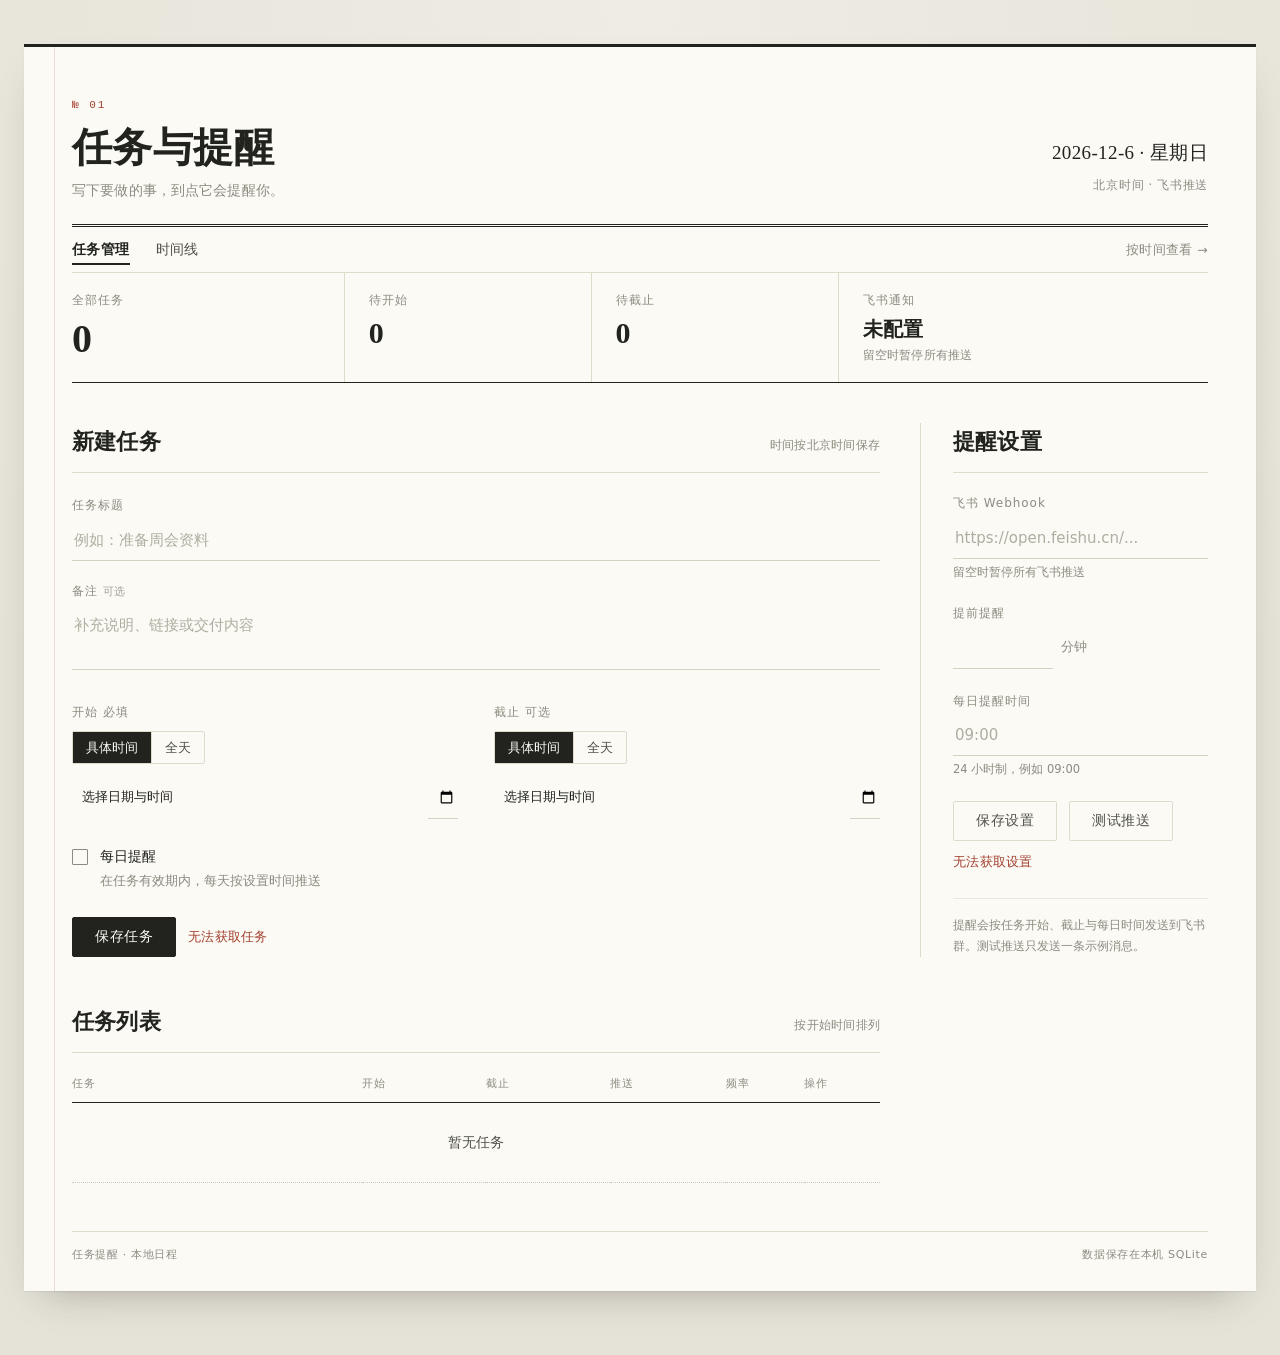
==== commit 64ec14e9: "feat: 提交 todo-reminder 终稿源码 新增 1 个文件、更新 5 个文件、删除 0 个文件。" ====
--- a/static/index.html
+++ b/static/index.html
@@ -3,208 +3,226 @@
 <head>
     <meta charset="UTF-8" />
     <meta name="viewport" content="width=device-width,initial-scale=1" />
-    <meta name="theme-color" content="#f7f8fa" />
-    <title>任务提醒</title>
+    <meta name="theme-color" content="#e6e3d9" />
+    <title>任务提醒 · 日程本</title>
     <link rel="stylesheet" href="/static/styles.css" />
 </head>
-<body class="dashboard-page">
-    <header class="topbar">
-        <div class="topbar-inner">
-            <a class="brand" href="/" aria-label="任务提醒首页">
-                <span class="brand-mark" aria-hidden="true">T</span>
-                <span class="brand-name">任务提醒</span>
-            </a>
-            <nav class="main-nav" aria-label="主导航">
-                <a class="nav-link active" href="/" aria-current="page">任务管理</a>
-                <a class="nav-link" href="/tasks">时间线</a>
-            </nav>
+<body class="book-page">
+<div class="sheet">
+
+    <header class="mast">
+        <div class="mast-left">
+            <span class="mast-no">№ 01</span>
+            <h1>任务与提醒</h1>
+            <p class="mast-sub">写下要做的事，到点它会提醒你。</p>
+        </div>
+        <div class="mast-right">
+            <time class="mast-date" id="mast-date">—</time>
+            <span class="mast-zone">北京时间 · 飞书推送</span>
         </div>
     </header>
 
-    <div class="app-shell">
-        <header class="page-heading">
-            <div>
-                <p class="page-kicker">工作台</p>
-                <h1>任务与提醒</h1>
-            </div>
-            <p class="page-context">北京时间 · 飞书通知</p>
-        </header>
-
-        <section class="overview-grid" aria-label="任务概览">
-            <article class="overview-item">
-                <span class="overview-label">全部任务</span>
-                <strong class="overview-value" id="metric-total-tasks">0</strong>
-            </article>
-            <article class="overview-item">
-                <span class="overview-label">待开始</span>
-                <strong class="overview-value" id="metric-pending-start">0</strong>
-            </article>
-            <article class="overview-item">
-                <span class="overview-label">待截止</span>
-                <strong class="overview-value" id="metric-pending-end">0</strong>
-            </article>
-            <article class="overview-item overview-notification">
-                <span class="overview-label">飞书通知</span>
-                <strong class="overview-value overview-state" id="metric-webhook-state">未配置</strong>
-                <span class="overview-meta" id="metric-daily-time">每日提醒时间：09:00</span>
-            </article>
-        </section>
-
-        <main class="dashboard-main">
-            <section id="task-panel" class="workspace-section task-editor">
-                <div class="section-head">
-                    <div>
-                        <p class="section-kicker">任务</p>
-                        <h2>新建任务</h2>
-                    </div>
-                    <span class="section-note">时间均按北京时间保存</span>
+    <nav class="book-nav" aria-label="主导航">
+        <a class="book-link is-current" href="/" aria-current="page">任务管理</a>
+        <a class="book-link" href="/tasks">时间线</a>
+        <span class="nav-grow"></span>
+        <a class="book-link book-link-quiet" href="/tasks">按时间查看 <span aria-hidden="true">→</span></a>
+    </nav>
+
+    <section class="ledger" aria-label="任务概览">
+        <div class="ledger-cell ledger-main">
+            <span class="ledger-label">全部任务</span>
+            <strong class="ledger-value" id="metric-total-tasks">0</strong>
+        </div>
+        <div class="ledger-cell">
+            <span class="ledger-label">待开始</span>
+            <strong class="ledger-value" id="metric-pending-start">0</strong>
+        </div>
+        <div class="ledger-cell">
+            <span class="ledger-label">待截止</span>
+            <strong class="ledger-value" id="metric-pending-end">0</strong>
+        </div>
+        <div class="ledger-cell ledger-note-cell">
+            <span class="ledger-label">飞书通知</span>
+            <strong class="ledger-state" id="metric-webhook-state">未配置</strong>
+            <span class="ledger-note" id="metric-daily-time">留空时暂停所有推送</span>
+        </div>
+    </section>
+
+    <div class="book-body">
+        <main class="col-main">
+
+            <section id="task-panel" class="entry">
+                <div class="entry-head">
+                    <h2>新建任务</h2>
+                    <span class="entry-hint">时间按北京时间保存</span>
                 </div>
 
                 <form id="task-form">
-                    <div class="form-grid task-basics">
-                        <div class="field field-wide">
-                            <label for="title">任务标题</label>
-                            <input id="title" name="title" type="text" maxlength="200" placeholder="例如：准备周会资料" required />
-                        </div>
-                        <div class="field field-wide">
-                            <label for="description">备注 <span class="optional">可选</span></label>
-                            <textarea id="description" name="description" maxlength="2000" rows="3" placeholder="补充说明、链接或交付内容"></textarea>
-                        </div>
-                    </div>
-
-                    <div class="form-divider" role="presentation"></div>
-
-                    <div class="schedule-grid">
-                        <fieldset class="schedule-fieldset">
-                            <legend>开始 <span>必填</span></legend>
-                            <div class="segmented-control" role="radiogroup" aria-label="开始时间模式">
-                                <label class="segment-option">
+                    <div class="field">
+                        <label for="title">任务标题</label>
+                        <input id="title" name="title" type="text" maxlength="200" placeholder="例如：准备周会资料" required />
+                    </div>
+
+                    <div class="field">
+                        <label for="description">备注 <span class="opt">可选</span></label>
+                        <textarea id="description" name="description" maxlength="2000" rows="2" placeholder="补充说明、链接或交付内容"></textarea>
+                    </div>
+
+                    <div class="when-row">
+                        <fieldset class="when">
+                            <legend>开始 <span class="req">必填</span></legend>
+                            <div class="seg" role="radiogroup" aria-label="开始时间模式">
+                                <label class="seg-item">
                                     <input type="radio" name="start-mode" value="minute" checked />
                                     <span>具体时间</span>
                                 </label>
-                                <label class="segment-option">
+                                <label class="seg-item">
                                     <input type="radio" name="start-mode" value="day" />
                                     <span>全天</span>
                                 </label>
                             </div>
-                            <div class="input-stack" id="start-datetime-field">
+                            <div class="field field-tight" id="start-datetime-field">
                                 <label class="sr-only" for="start-datetime">开始日期与时间</label>
-                                <input id="start-datetime" type="datetime-local" />
-                            </div>
-                            <div class="input-stack hidden" id="start-date-field">
+                                <span class="dt-shell">
+                                    <input id="start-datetime" type="datetime-local" />
+                                    <span class="dt-ghost" aria-hidden="true">选择日期与时间</span>
+                                </span>
+                            </div>
+                            <div class="field field-tight hidden" id="start-date-field">
                                 <label class="sr-only" for="start-date">开始日期</label>
-                                <input id="start-date" type="date" />
+                                <span class="dt-shell">
+                                    <input id="start-date" type="date" />
+                                    <span class="dt-ghost" aria-hidden="true">选择日期</span>
+                                </span>
                             </div>
                         </fieldset>
 
-                        <fieldset class="schedule-fieldset">
-                            <legend>截止 <span>可选</span></legend>
-                            <div id="end-fields" class="end-field-stack">
-                                <div class="segmented-control" role="radiogroup" aria-label="结束时间模式">
-                                    <label class="segment-option">
-                                        <input type="radio" name="end-mode" value="minute" checked />
-                                        <span>具体时间</span>
-                                    </label>
-                                    <label class="segment-option">
-                                        <input type="radio" name="end-mode" value="day" />
-                                        <span>全天</span>
-                                    </label>
-                                </div>
-                                <div class="input-stack" id="end-datetime-field">
-                                    <label class="sr-only" for="end-datetime">截止日期与时间</label>
+                        <fieldset class="when">
+                            <legend>截止 <span class="opt">可选</span></legend>
+                            <div class="seg" role="radiogroup" aria-label="结束时间模式">
+                                <label class="seg-item">
+                                    <input type="radio" name="end-mode" value="minute" checked />
+                                    <span>具体时间</span>
+                                </label>
+                                <label class="seg-item">
+                                    <input type="radio" name="end-mode" value="day" />
+                                    <span>全天</span>
+                                </label>
+                            </div>
+                            <div class="field field-tight" id="end-datetime-field">
+                                <label class="sr-only" for="end-datetime">截止日期与时间</label>
+                                <span class="dt-shell">
                                     <input id="end-datetime" type="datetime-local" />
-                                </div>
-                                <div class="input-stack hidden" id="end-date-field">
-                                    <label class="sr-only" for="end-date">截止日期</label>
+                                    <span class="dt-ghost" aria-hidden="true">选择日期与时间</span>
+                                </span>
+                            </div>
+                            <div class="field field-tight hidden" id="end-date-field">
+                                <label class="sr-only" for="end-date">截止日期</label>
+                                <span class="dt-shell">
                                     <input id="end-date" type="date" />
-                                </div>
+                                    <span class="dt-ghost" aria-hidden="true">选择日期</span>
+                                </span>
                             </div>
                         </fieldset>
                     </div>
 
-                    <label class="toggle-row" for="daily-reminder">
-                        <span class="toggle-copy">
-                            <span class="toggle-title">每日提醒</span>
-                            <span class="toggle-note">在任务有效期内，每天按设置时间推送</span>
+                    <label class="check-row" for="daily-reminder">
+                        <input type="checkbox" id="daily-reminder" />
+                        <span class="check-box" aria-hidden="true"></span>
+                        <span class="check-copy">
+                            <strong>每日提醒</strong>
+                            <span>在任务有效期内，每天按设置时间推送</span>
                         </span>
-                        <input type="checkbox" id="daily-reminder" />
-                        <span class="toggle-control" aria-hidden="true"></span>
                     </label>
 
-                    <div class="form-actions">
-                        <div class="button-group">
-                            <button class="primary" type="submit" id="submit-task">保存任务</button>
-                            <button class="secondary hidden" type="button" id="cancel-edit">取消编辑</button>
-                        </div>
+                    <div class="entry-actions">
+                        <button class="btn btn-ink" type="submit" id="submit-task">保存任务</button>
+                        <button class="btn btn-line hidden" type="button" id="cancel-edit">取消编辑</button>
                         <span id="task-status" class="status-line hidden" role="status" aria-live="polite"></span>
                     </div>
                 </form>
             </section>
 
-            <aside id="settings-panel" class="workspace-section settings-panel">
-                <div class="section-head compact">
-                    <div>
-                        <p class="section-kicker">通知</p>
-                        <h2>提醒设置</h2>
-                    </div>
-                </div>
-                <form id="settings-form">
-                    <div class="field">
-                        <label for="webhook">飞书 Webhook</label>
-                        <input id="webhook" type="url" maxlength="500" placeholder="https://open.feishu.cn/..." />
-                        <small class="input-hint">留空时暂停所有飞书推送</small>
-                    </div>
-                    <div class="settings-pair">
-                        <div class="field">
-                            <label for="deadline-minutes">提前提醒</label>
-                            <div class="input-with-suffix">
-                                <input id="deadline-minutes" type="number" min="1" max="10080" required />
-                                <span>分钟</span>
-                            </div>
-                        </div>
-                        <div class="field">
-                            <label for="daily-reminder-time">每日时间</label>
-                            <input id="daily-reminder-time" type="time" required />
-                        </div>
-                    </div>
-                    <div class="settings-actions">
-                        <button class="primary" type="submit" id="save-settings">保存设置</button>
-                        <button class="secondary" type="button" id="test-webhook">测试推送</button>
-                    </div>
-                    <span id="settings-status" class="status-line hidden" role="status" aria-live="polite"></span>
-                </form>
-            </aside>
-
-            <section id="list-panel" class="workspace-section task-list-section">
-                <div class="section-head list-head">
-                    <div>
-                        <p class="section-kicker">当前</p>
-                        <h2>任务列表</h2>
-                    </div>
-                    <a class="text-link" href="/tasks">时间线视图 <span aria-hidden="true">→</span></a>
-                </div>
-                <div class="table-wrapper">
-                    <table class="task-table">
-                        <caption class="sr-only">当前任务提醒列表</caption>
-                        <thead>
-                            <tr>
-                                <th scope="col">任务</th>
-                                <th scope="col">开始</th>
-                                <th scope="col">截止</th>
-                                <th scope="col">推送状态</th>
-                                <th scope="col">频率</th>
-                                <th scope="col"><span class="sr-only">操作</span></th>
-                            </tr>
-                        </thead>
-                        <tbody id="task-table-body">
-                            <tr class="empty-row"><td colspan="6">暂无任务</td></tr>
-                        </tbody>
-                    </table>
-                </div>
+            <section id="list-panel" class="list-section">
+                <div class="entry-head list-head">
+                    <h2>任务列表</h2>
+                    <span class="entry-hint" id="list-count-hint">按开始时间排列</span>
+                </div>
+
+                <table class="task-table">
+                    <caption class="sr-only">当前任务提醒列表</caption>
+                    <colgroup>
+                        <col class="c-task" />
+                        <col class="c-start" />
+                        <col class="c-end" />
+                        <col class="c-push" />
+                        <col class="c-freq" />
+                        <col class="c-act" />
+                    </colgroup>
+                    <thead>
+                        <tr>
+                            <th scope="col">任务</th>
+                            <th scope="col">开始</th>
+                            <th scope="col">截止</th>
+                            <th scope="col">推送</th>
+                            <th scope="col">频率</th>
+                            <th scope="col" class="th-act">操作</th>
+                        </tr>
+                    </thead>
+                    <tbody id="task-table-body">
+                        <tr class="empty-row"><td colspan="6">暂无任务</td></tr>
+                    </tbody>
+                </table>
             </section>
         </main>
+
+        <aside id="settings-panel" class="col-side">
+            <div class="entry-head">
+                <h2>提醒设置</h2>
+            </div>
+
+            <form id="settings-form">
+                <div class="field">
+                    <label for="webhook">飞书 Webhook</label>
+                    <input id="webhook" type="url" maxlength="500" placeholder="https://open.feishu.cn/..." />
+                    <small class="hint">留空时暂停所有飞书推送</small>
+                </div>
+
+                <div class="field">
+                    <label for="deadline-minutes">提前提醒</label>
+                    <div class="suffix-input">
+                        <input id="deadline-minutes" type="number" min="1" max="10080" required />
+                        <span>分钟</span>
+                    </div>
+                </div>
+
+                <div class="field">
+                    <label for="daily-reminder-time">每日提醒时间</label>
+                    <input id="daily-reminder-time" type="text" inputmode="numeric" maxlength="5"
+                        pattern="^([01]?[0-9]|2[0-3]):[0-5][0-9]$" placeholder="09:00" required />
+                    <small class="hint">24 小时制，例如 09:00</small>
+                </div>
+
+                <div class="side-actions">
+                    <button class="btn btn-line" type="submit" id="save-settings">保存设置</button>
+                    <button class="btn btn-line" type="button" id="test-webhook">测试推送</button>
+                </div>
+                <span id="settings-status" class="status-line hidden" role="status" aria-live="polite"></span>
+            </form>
+
+            <p class="side-note">提醒会按任务开始、截止与每日时间发送到飞书群。测试推送只发送一条示例消息。</p>
+        </aside>
     </div>
 
-    <script src="/static/app.js" type="module"></script>
+    <footer class="sheet-foot">
+        <span>任务提醒 · 本地日程</span>
+        <span class="foot-grow"></span>
+        <span>数据保存在本机 SQLite</span>
+    </footer>
+</div>
+
+<script src="/static/mast.js"></script>
+<script src="/static/app.js" type="module"></script>
 </body>
 </html>
--- a/static/styles.css
+++ b/static/styles.css
@@ -1,902 +1,709 @@
+/* ==========================================================================
+   任务提醒 · 日程本
+   设计方向：一张摊开的纸质日程本。桌面底色 + 大纸张 + 装订线 + 双线页眉，
+   全部信息排在同一张纸上，用横线与留白分栏，不用卡片。
+   ========================================================================== */
+
 :root {
-    color-scheme: light;
-    font-family: Inter, "Segoe UI", "Microsoft YaHei", Arial, sans-serif;
-    background: #f5f7f9;
-    color: #172033;
-    --page: #f5f7f9;
-    --surface: #ffffff;
-    --surface-subtle: #f8fafc;
-    --text: #172033;
-    --text-muted: #667085;
-    --text-faint: #8a94a6;
-    --border: #dfe3e8;
-    --border-strong: #cbd2da;
-    --primary: #2563eb;
-    --primary-hover: #1d4ed8;
-    --primary-soft: #eef4ff;
-    --success: #16794b;
-    --success-soft: #eaf7f0;
-    --warning: #98620b;
-    --warning-soft: #fff6df;
-    --danger: #c43240;
-    --danger-soft: #fff0f1;
-    --info: #6d4bc3;
-    --info-soft: #f2edff;
-    --shadow-focus: 0 0 0 3px rgba(37, 99, 235, 0.14);
-}
-
-* {
-    box-sizing: border-box;
-}
-
-html {
-    min-width: 320px;
-    background: var(--page);
-}
-
-body {
+    --desk: #e5e2d8;
+    --paper: #fbfaf5;
+    --paper-2: #f6f4ec;
+    --ink: #22231e;
+    --ink-2: #4f5148;
+    --ink-3: #8b8c7f;
+    --rule: #dedbcb;
+    --rule-soft: #eae7d8;
+    --red: #a4402f;
+    --green: #3f6b4c;
+    --amber: #96601f;
+
+    --serif: "Noto Serif SC", "Noto Serif CJK SC", "Source Han Serif SC", "Songti SC", Georgia, serif;
+    --sans: "Inter", "Noto Sans SC", "Noto Sans CJK SC", "Segoe UI", system-ui, sans-serif;
+    --mono: "IBM Plex Mono", "JetBrains Mono", ui-monospace, "Noto Sans Mono CJK SC", monospace;
+}
+
+* { box-sizing: border-box; }
+
+body.book-page {
+    margin: 0;
+    padding: 44px 24px 64px;
     min-height: 100vh;
-    margin: 0;
-    color: var(--text);
-    background: var(--page);
+    background: var(--desk);
+    background-image: radial-gradient(circle at 50% 0%, #eeece3 0%, var(--desk) 60%);
+    color: var(--ink);
+    font-family: var(--sans);
     font-size: 15px;
-    line-height: 1.5;
-}
-
-button,
-input,
-textarea,
-select {
-    font: inherit;
-    letter-spacing: 0;
-}
-
-button,
-a,
-input,
-textarea {
-    -webkit-tap-highlight-color: transparent;
-}
-
-a {
-    color: inherit;
-}
+    line-height: 1.7;
+    -webkit-font-smoothing: antialiased;
+}
+
+.hidden { display: none !important; }
 
 .sr-only {
     position: absolute;
-    width: 1px;
-    height: 1px;
-    padding: 0;
-    margin: -1px;
+    width: 1px; height: 1px;
+    margin: -1px; padding: 0;
     overflow: hidden;
-    clip: rect(0, 0, 0, 0);
+    clip: rect(0 0 0 0);
     white-space: nowrap;
     border: 0;
 }
 
-.hidden {
-    display: none !important;
-}
-
-.topbar {
-    position: sticky;
-    top: 0;
-    z-index: 20;
-    height: 60px;
-    background: rgba(255, 255, 255, 0.96);
-    border-bottom: 1px solid var(--border);
-    backdrop-filter: blur(12px);
-}
-
-.topbar-inner {
-    width: min(1200px, calc(100% - 40px));
-    height: 100%;
+::selection { background: #e8dfc4; color: var(--ink); }
+
+/* ---------------------------------------------------------------- 纸 */
+
+.sheet {
+    position: relative;
+    max-width: 1120px;
     margin: 0 auto;
-    display: flex;
-    align-items: center;
-    justify-content: space-between;
-    gap: 24px;
-}
-
-.brand {
-    display: inline-flex;
-    align-items: center;
-    gap: 10px;
-    min-width: 0;
-    color: var(--text);
-    text-decoration: none;
-    font-weight: 700;
-}
-
-.brand-mark {
-    display: grid;
-    width: 30px;
-    height: 30px;
-    place-items: center;
-    flex: 0 0 30px;
-    border-radius: 6px;
-    background: var(--primary);
-    color: #ffffff;
-    font-size: 14px;
-}
-
-.brand-name {
-    overflow: hidden;
-    text-overflow: ellipsis;
-    white-space: nowrap;
-}
-
-.main-nav {
-    height: 100%;
-    display: flex;
-    align-items: stretch;
-    gap: 4px;
-}
-
-.nav-link {
-    position: relative;
-    display: inline-flex;
-    align-items: center;
-    padding: 0 14px;
-    color: var(--text-muted);
-    text-decoration: none;
-    font-size: 14px;
-    font-weight: 600;
-}
-
-.nav-link:hover {
-    color: var(--text);
-}
-
-.nav-link.active {
-    color: var(--primary);
-}
-
-.nav-link.active::after {
+    padding: 52px 56px 26px;
+    background: var(--paper);
+    box-shadow:
+        0 1px 1px rgba(40, 36, 24, .06),
+        0 18px 40px -22px rgba(40, 36, 24, .38);
+}
+
+/* 装订线：纸面左侧一条极淡的红线 */
+.sheet::before {
     content: "";
     position: absolute;
-    right: 14px;
-    bottom: -1px;
-    left: 14px;
-    height: 2px;
-    background: var(--primary);
-}
-
-.app-shell {
-    width: min(1200px, calc(100% - 40px));
-    margin: 0 auto;
-    padding: 32px 0 48px;
-}
-
-.page-heading {
+    top: 0; bottom: 0; left: 30px;
+    width: 1px;
+    background: rgba(164, 64, 47, .16);
+}
+
+.sheet::after {
+    content: "";
+    position: absolute;
+    top: 0; left: 0; right: 0;
+    height: 3px;
+    background: var(--ink);
+}
+
+/* ---------------------------------------------------------------- 页眉 */
+
+.mast {
     display: flex;
     align-items: flex-end;
     justify-content: space-between;
-    gap: 24px;
-    margin-bottom: 20px;
-}
-
-.page-kicker,
-.section-kicker {
-    margin: 0 0 4px;
-    color: var(--primary);
+    gap: 32px;
+    padding-bottom: 22px;
+    border-bottom: 3px double var(--ink);
+}
+
+.mast-no {
+    display: block;
+    font-family: var(--mono);
+    font-size: 11px;
+    letter-spacing: .18em;
+    color: var(--red);
+    margin-bottom: 10px;
+}
+
+.mast h1 {
+    margin: 0 0 8px;
+    font-family: var(--serif);
+    font-size: 40px;
+    font-weight: 600;
+    line-height: 1.15;
+    letter-spacing: .01em;
+}
+
+.mast-sub {
+    margin: 0;
+    font-size: 13.5px;
+    color: var(--ink-3);
+    letter-spacing: .01em;
+}
+
+.mast-right {
+    text-align: right;
+    flex: 0 0 auto;
+    padding-bottom: 4px;
+}
+
+.mast-date {
+    display: block;
+    font-family: var(--serif);
+    font-size: 19px;
+    letter-spacing: .02em;
+    color: var(--ink);
+    margin-bottom: 3px;
+}
+
+.mast-zone {
+    font-size: 11.5px;
+    color: var(--ink-3);
+    letter-spacing: .06em;
+}
+
+/* ---------------------------------------------------------------- 导航 */
+
+.book-nav {
+    display: flex;
+    align-items: center;
+    gap: 26px;
+    height: 46px;
+    border-bottom: 1px solid var(--rule);
+}
+
+.book-link {
+    position: relative;
+    font-size: 13.5px;
+    color: var(--ink-2);
+    text-decoration: none;
+    letter-spacing: .03em;
+    padding: 4px 0;
+    transition: color .14s;
+}
+
+.book-link::after {
+    content: "";
+    position: absolute;
+    left: 0; right: 0; bottom: 0;
+    height: 1.5px;
+    background: transparent;
+}
+
+.book-link:hover { color: var(--ink); }
+
+.book-link.is-current { color: var(--ink); font-weight: 600; }
+
+.book-link.is-current::after { background: var(--ink); }
+
+.book-link-quiet { color: var(--ink-3); margin-left: auto; font-size: 12.5px; }
+
+.nav-grow { flex: 1 1 auto; }
+
+.nav-count {
+    font-size: 12.5px;
+    color: var(--ink-3);
+}
+
+.nav-count strong {
+    font-family: var(--mono);
+    font-weight: 500;
+    color: var(--ink);
+}
+
+.nav-refresh {
+    display: inline-flex;
+    align-items: center;
+    gap: 5px;
+    background: transparent;
+    border: 1px solid var(--rule);
+    border-radius: 2px;
+    color: var(--ink-2);
+    font-family: var(--sans);
     font-size: 12px;
-    font-weight: 700;
-    line-height: 1.4;
-}
-
-.page-heading h1 {
-    margin: 0;
-    font-size: 28px;
-    line-height: 1.2;
-    letter-spacing: 0;
-}
-
-.page-context {
-    margin: 0 0 2px;
-    color: var(--text-muted);
-    font-size: 13px;
-}
-
-.overview-grid {
+    padding: 3px 10px;
+    cursor: pointer;
+    transition: border-color .14s, color .14s;
+}
+
+.nav-refresh:hover { border-color: var(--ink); color: var(--ink); }
+
+/* ---------------------------------------------------------------- 概览 */
+
+.ledger {
     display: grid;
-    grid-template-columns: repeat(3, minmax(130px, 0.8fr)) minmax(220px, 1.6fr);
-    margin-bottom: 20px;
-    overflow: hidden;
-    background: var(--surface);
-    border: 1px solid var(--border);
-    border-radius: 8px;
-}
-
-.overview-item {
-    min-width: 0;
-    min-height: 84px;
-    padding: 15px 18px;
+    grid-template-columns: 1.1fr 1fr 1fr 1.5fr;
+    border-bottom: 1px solid var(--ink);
+}
+
+.ledger-cell {
+    padding: 20px 24px 18px;
+    border-left: 1px solid var(--rule);
+}
+
+.ledger-cell:first-child { border-left: 0; padding-left: 0; }
+
+.ledger-label {
+    display: block;
+    font-size: 11.5px;
+    letter-spacing: .1em;
+    color: var(--ink-3);
+    margin-bottom: 6px;
+}
+
+.ledger-value {
+    display: block;
+    font-family: var(--serif);
+    font-size: 30px;
+    font-weight: 600;
+    line-height: 1.15;
+    letter-spacing: -.01em;
+    font-variant-numeric: tabular-nums;
+}
+
+.ledger-main .ledger-value { font-size: 40px; }
+
+.ledger-state {
+    display: block;
+    font-family: var(--serif);
+    font-size: 20px;
+    font-weight: 600;
+    line-height: 1.3;
+}
+
+.ledger-state.is-muted { color: var(--ink-3); font-weight: 400; }
+
+.ledger-note {
+    display: block;
+    margin-top: 4px;
+    font-size: 11.5px;
+    color: var(--ink-3);
+    font-family: var(--mono);
+    letter-spacing: .02em;
+}
+
+/* ---------------------------------------------------------------- 主体 */
+
+.book-body {
     display: grid;
-    align-content: center;
-    gap: 3px;
-    border-right: 1px solid var(--border);
-}
-
-.overview-item:last-child {
-    border-right: 0;
-}
-
-.overview-label {
-    color: var(--text-muted);
-    font-size: 12px;
-    font-weight: 600;
-}
-
-.overview-value {
-    font-size: 24px;
-    line-height: 1.2;
-    letter-spacing: 0;
-}
-
-.overview-state {
-    font-size: 16px;
-    color: var(--success);
-}
-
-.overview-state.is-muted {
-    color: var(--text-muted);
-}
-
-.overview-meta {
-    overflow: hidden;
-    color: var(--text-faint);
-    font-size: 12px;
-    text-overflow: ellipsis;
-    white-space: nowrap;
-}
-
-.dashboard-main {
-    display: grid;
-    grid-template-columns: minmax(0, 1.75fr) minmax(300px, 0.85fr);
-    overflow: hidden;
-    background: var(--surface);
-    border: 1px solid var(--border);
-    border-radius: 8px;
-}
-
-.workspace-section {
-    min-width: 0;
-    padding: 24px;
-}
-
-.task-editor {
-    border-right: 1px solid var(--border);
-}
-
-.settings-panel {
-    background: var(--surface-subtle);
-}
-
-.task-list-section {
-    grid-column: 1 / -1;
-    padding: 0;
-    border-top: 1px solid var(--border);
-}
-
-.section-head {
-    display: flex;
-    align-items: flex-start;
-    justify-content: space-between;
-    gap: 20px;
-    margin-bottom: 22px;
-}
-
-.section-head.compact {
-    margin-bottom: 20px;
-}
-
-.section-head h2 {
-    margin: 0;
-    font-size: 19px;
-    line-height: 1.3;
-    letter-spacing: 0;
-}
-
-.section-note {
-    margin-top: 20px;
-    color: var(--text-faint);
-    font-size: 12px;
-    white-space: nowrap;
-}
-
-.list-head {
-    align-items: center;
-    margin: 0;
-    padding: 20px 24px;
-    border-bottom: 1px solid var(--border);
-}
-
-form {
-    min-width: 0;
-}
-
-.form-grid {
-    display: grid;
-    grid-template-columns: repeat(2, minmax(0, 1fr));
-    gap: 18px;
-}
-
-.field,
-.input-stack {
-    min-width: 0;
-}
-
-.field-wide {
-    grid-column: 1 / -1;
-}
-
-.field label,
-.schedule-fieldset > legend {
-    display: block;
-    margin-bottom: 7px;
-    color: var(--text);
-    font-size: 13px;
-    font-weight: 650;
-}
-
-.optional {
-    margin-left: 4px;
-    color: var(--text-faint);
-    font-size: 12px;
-    font-weight: 500;
-}
-
-input,
-textarea,
-select {
-    display: block;
-    width: 100%;
-    min-width: 0;
-    border: 1px solid var(--border-strong);
-    border-radius: 6px;
-    outline: none;
-    background: var(--surface);
-    color: var(--text);
-    transition: border-color 0.15s ease, box-shadow 0.15s ease;
-}
-
-input {
-    min-height: 42px;
-    padding: 9px 11px;
-}
-
-textarea {
-    min-height: 88px;
-    padding: 10px 11px;
-    resize: vertical;
-    line-height: 1.55;
-}
-
-input::placeholder,
-textarea::placeholder {
-    color: #9aa3b2;
-}
-
-input:hover,
-textarea:hover,
-select:hover {
-    border-color: #aeb7c3;
-}
-
-input:focus,
-textarea:focus,
-select:focus {
-    border-color: var(--primary);
-    box-shadow: var(--shadow-focus);
-}
-
-.form-divider {
-    height: 1px;
-    margin: 22px 0;
-    background: var(--border);
-}
-
-.schedule-grid {
-    display: grid;
-    grid-template-columns: repeat(2, minmax(0, 1fr));
-    gap: 14px;
-}
-
-.schedule-fieldset {
-    min-width: 0;
-    margin: 0;
-    padding: 15px;
-    border: 1px solid var(--border);
-    border-radius: 8px;
-    background: var(--surface-subtle);
-}
-
-.schedule-fieldset > legend {
+    grid-template-columns: minmax(0, 1fr) 314px;
+    gap: 52px;
+    padding-top: 40px;
+}
+
+.entry-head {
     display: flex;
     align-items: baseline;
     justify-content: space-between;
+    gap: 18px;
+    padding-bottom: 12px;
+    margin-bottom: 22px;
+    border-bottom: 1px solid var(--rule);
+}
+
+.entry-head h2 {
+    margin: 0;
+    font-family: var(--serif);
+    font-size: 22px;
+    font-weight: 600;
+    letter-spacing: .01em;
+}
+
+.entry-hint {
+    font-size: 12px;
+    color: var(--ink-3);
+    letter-spacing: .02em;
+}
+
+/* ---------------------------------------------------------------- 表单 */
+
+.field { margin-bottom: 20px; }
+
+.field label {
+    display: block;
+    font-size: 12px;
+    letter-spacing: .08em;
+    color: var(--ink-3);
+    margin-bottom: 4px;
+}
+
+.field .opt,
+.field .req {
+    font-size: 10.5px;
+    letter-spacing: .06em;
+    color: var(--ink-3);
+    opacity: .8;
+}
+
+.field .req { color: var(--red); }
+
+input[type="text"],
+input[type="url"],
+input[type="number"],
+input[type="time"],
+input[type="date"],
+input[type="datetime-local"],
+textarea {
+    width: 100%;
+    padding: 8px 2px;
+    background: transparent;
+    border: 0;
+    border-bottom: 1px solid var(--rule);
+    border-radius: 0;
+    color: var(--ink);
+    font-family: var(--sans);
+    font-size: 15px;
+    line-height: 1.6;
+    transition: border-color .16s;
+}
+
+input::placeholder,
+textarea::placeholder { color: #b6b7aa; }
+
+input:focus,
+textarea:focus {
+    outline: none;
+    border-bottom-color: var(--ink);
+}
+
+textarea { resize: vertical; min-height: 58px; }
+
+input[type="number"] { font-family: var(--mono); }
+
+/* 时间区 */
+.when-row {
+    display: grid;
+    grid-template-columns: 1fr 1fr;
+    gap: 36px;
+    padding-top: 4px;
+}
+
+.when {
+    margin: 0 0 20px;
+    min-width: 0;
+    padding: 0;
+    border: 0;
+    min-width: 0;
+}
+
+.when legend {
+    padding: 0;
+    font-size: 12px;
+    letter-spacing: .08em;
+    color: var(--ink-3);
+    margin-bottom: 8px;
+}
+
+.seg {
+    display: inline-flex;
+    border: 1px solid var(--rule);
+    border-radius: 2px;
+    margin-bottom: 12px;
+}
+
+.seg-item {
+    position: relative;
+    display: inline-flex;
+}
+
+.seg-item input {
+    position: absolute;
+    opacity: 0;
+    pointer-events: none;
+}
+
+.seg-item span {
+    display: block;
+    padding: 5px 13px;
+    font-size: 12.5px;
+    color: var(--ink-2);
+    cursor: pointer;
+    transition: background-color .14s, color .14s;
+}
+
+.seg-item + .seg-item span { border-left: 1px solid var(--rule); }
+
+.seg-item input:checked + span {
+    background: var(--ink);
+    color: var(--paper);
+}
+
+.seg-item input:focus-visible + span {
+    outline: 2px solid var(--red);
+    outline-offset: -2px;
+}
+
+.field-tight { margin-bottom: 0; }
+
+/* 复选框行 */
+.check-row {
+    display: flex;
+    align-items: flex-start;
     gap: 12px;
-    margin-bottom: 11px;
-    padding: 0;
-    width: 100%;
-}
-
-.schedule-fieldset > legend span {
-    color: var(--text-faint);
-    font-size: 12px;
-    font-weight: 500;
-}
-
-.segmented-control {
-    display: grid;
-    grid-template-columns: repeat(2, minmax(0, 1fr));
-    margin-bottom: 12px;
-    padding: 3px;
-    border: 1px solid var(--border);
-    border-radius: 7px;
-    background: #edf1f5;
-}
-
-.segment-option {
+    margin: 6px 0 26px;
+    cursor: pointer;
+}
+
+.check-row input {
+    position: absolute;
+    opacity: 0;
+    pointer-events: none;
+}
+
+.check-box {
+    flex: 0 0 auto;
+    width: 16px; height: 16px;
+    margin-top: 4px;
+    border: 1px solid var(--ink-3);
+    border-radius: 1px;
     position: relative;
-    min-width: 0;
-    cursor: pointer;
-}
-
-.segment-option input {
+    transition: background-color .14s, border-color .14s;
+}
+
+.check-row input:checked + .check-box {
+    background: var(--ink);
+    border-color: var(--ink);
+}
+
+.check-row input:checked + .check-box::after {
+    content: "";
     position: absolute;
-    width: 1px;
-    height: 1px;
-    min-height: 0;
-    margin: 0;
-    opacity: 0;
-}
-
-.segment-option span {
-    display: grid;
-    min-height: 32px;
-    place-items: center;
-    padding: 5px 8px;
-    border-radius: 5px;
-    color: var(--text-muted);
-    font-size: 13px;
-    font-weight: 600;
-    text-align: center;
-    transition: background-color 0.15s ease, color 0.15s ease, box-shadow 0.15s ease;
-}
-
-.segment-option input:checked + span {
-    background: var(--surface);
-    color: var(--primary);
-    box-shadow: 0 1px 3px rgba(23, 32, 51, 0.12);
-}
-
-.segment-option input:focus-visible + span {
-    box-shadow: var(--shadow-focus);
-}
-
-.input-stack input {
-    background: var(--surface);
-}
-
-.end-field-stack {
-    min-width: 0;
-}
-
-.toggle-row {
+    left: 4px; top: 1px;
+    width: 5px; height: 9px;
+    border: solid var(--paper);
+    border-width: 0 1.5px 1.5px 0;
+    transform: rotate(42deg);
+}
+
+.check-row input:focus-visible + .check-box { outline: 2px solid var(--red); outline-offset: 2px; }
+
+.check-copy { display: flex; flex-direction: column; gap: 1px; }
+
+.check-copy strong { font-size: 14px; font-weight: 500; letter-spacing: .01em; }
+
+.check-copy span { font-size: 12.5px; color: var(--ink-3); }
+
+/* 按钮 */
+.entry-actions,
+.side-actions {
     display: flex;
     align-items: center;
-    justify-content: space-between;
-    gap: 18px;
-    margin-top: 16px;
-    padding: 14px 15px;
-    border: 1px solid var(--border);
-    border-radius: 8px;
+    gap: 12px;
+    flex-wrap: wrap;
+}
+
+.btn {
+    height: 40px;
+    padding: 0 22px;
+    border-radius: 2px;
+    font-family: var(--sans);
+    font-size: 13.5px;
+    font-weight: 500;
+    letter-spacing: .04em;
     cursor: pointer;
-}
-
-.toggle-copy {
-    display: grid;
-    min-width: 0;
-    gap: 2px;
-}
-
-.toggle-title {
+    transition: background-color .15s, color .15s, border-color .15s;
+}
+
+.btn-ink {
+    background: var(--ink);
+    border: 1px solid var(--ink);
+    color: var(--paper);
+}
+
+.btn-ink:hover { background: #3a3b33; border-color: #3a3b33; }
+
+.btn-line {
+    background: transparent;
+    border: 1px solid var(--rule);
+    color: var(--ink-2);
+}
+
+.btn-line:hover { border-color: var(--ink); color: var(--ink); }
+
+.btn:disabled { opacity: .45; cursor: default; }
+
+.status-line {
+    font-size: 12.5px;
+    color: var(--green);
+    letter-spacing: .02em;
+}
+
+.status-line.error { color: var(--red); }
+
+/* ---------------------------------------------------------------- 列表 */
+
+.list-section { margin-top: 46px; }
+
+.task-table {
+    width: 100%;
+    border-collapse: collapse;
+    table-layout: auto;
+}
+
+.task-table thead th {
+    padding: 0 12px 8px 0;
+    border-bottom: 1px solid var(--ink);
+    font-family: var(--sans);
+    font-size: 11px;
+    font-weight: 500;
+    letter-spacing: .12em;
+    color: var(--ink-3);
+    text-align: left;
+    white-space: nowrap;
+}
+
+.task-table tbody td {
+    padding: 15px 12px 15px 0;
+    border-bottom: 1px dotted #cfccbb;
+    font-size: 13.5px;
+    color: var(--ink-2);
+    vertical-align: top;
+}
+
+.task-table tbody tr:hover td { background: #f7f5ec; }
+
+.task-cell {
+    font-family: var(--serif);
+    font-size: 15px !important;
+    color: var(--ink) !important;
+    max-width: 300px;
+    line-height: 1.55;
+}
+
+.task-cell .description {
+    margin-top: 3px;
+    font-family: var(--sans);
+    font-size: 12.5px;
+    line-height: 1.65;
+    color: var(--ink-3);
+}
+
+.task-table td[data-label="开始"],
+.task-table td[data-label="截止"] {
+    font-family: var(--mono);
+    font-size: 12px;
+    white-space: nowrap;
+    color: var(--ink-2);
+}
+
+.actions { white-space: nowrap; text-align: right; }
+
+.actions button {
+    height: 26px;
+    padding: 0 10px;
+    border-radius: 2px;
+    font-family: var(--sans);
+    font-size: 12px;
+    cursor: pointer;
+    transition: border-color .14s, color .14s;
+}
+
+.actions .secondary {
+    background: transparent;
+    border: 1px solid var(--rule);
+    color: var(--ink-2);
+    margin-right: 6px;
+}
+
+.actions .secondary:hover { border-color: var(--ink); color: var(--ink); }
+
+.actions .danger {
+    background: transparent;
+    border: 1px solid var(--rule-soft);
+    color: var(--ink-2);
+}
+
+.actions .danger:hover { color: var(--red); border-color: rgba(164, 64, 47, .35); }
+
+.empty-row td {
+    padding: 28px 0 !important;
+    text-align: center;
+    color: var(--ink-3);
     font-size: 13px;
-    font-weight: 650;
-}
-
-.toggle-note {
-    color: var(--text-muted);
-    font-size: 12px;
-}
-
-.toggle-row input {
-    position: absolute;
-    width: 1px;
-    height: 1px;
-    min-height: 0;
-    margin: 0;
-    opacity: 0;
-}
-
-.toggle-control {
-    position: relative;
-    width: 40px;
-    height: 22px;
-    flex: 0 0 40px;
-    border-radius: 11px;
-    background: #c8d0da;
-    transition: background-color 0.15s ease;
-}
-
-.toggle-control::after {
-    content: "";
-    position: absolute;
-    top: 3px;
-    left: 3px;
-    width: 16px;
-    height: 16px;
-    border-radius: 50%;
-    background: #ffffff;
-    box-shadow: 0 1px 3px rgba(23, 32, 51, 0.28);
-    transition: transform 0.15s ease;
-}
-
-.toggle-row input:checked + .toggle-control {
-    background: var(--primary);
-}
-
-.toggle-row input:checked + .toggle-control::after {
-    transform: translateX(18px);
-}
-
-.toggle-row:has(input:focus-visible) {
-    border-color: var(--primary);
-    box-shadow: var(--shadow-focus);
-}
-
-.form-actions,
-.settings-actions {
-    display: flex;
-    align-items: center;
-    gap: 10px;
-}
-
-.form-actions {
-    justify-content: space-between;
-    margin-top: 20px;
-}
-
-.button-group {
-    display: flex;
-    gap: 10px;
-}
-
-button {
-    min-height: 40px;
-    padding: 8px 14px;
-    border: 1px solid transparent;
-    border-radius: 6px;
-    cursor: pointer;
-    font-size: 13px;
-    font-weight: 650;
-    line-height: 1.2;
-    transition: background-color 0.15s ease, border-color 0.15s ease, color 0.15s ease;
-}
-
-button.primary {
-    background: var(--primary);
-    color: #ffffff;
-}
-
-button.primary:hover {
-    background: var(--primary-hover);
-}
-
-button.secondary {
-    border-color: var(--border-strong);
-    background: var(--surface);
-    color: var(--text);
-}
-
-button.secondary:hover {
-    border-color: #aeb7c3;
-    background: #f3f5f7;
-}
-
-button.ghost {
-    border-color: transparent;
-    background: transparent;
-    color: var(--primary);
-}
-
-button.danger {
-    border-color: #f3c7cc;
-    background: var(--danger-soft);
-    color: var(--danger);
-}
-
-button.danger:hover {
-    border-color: #e8aab1;
-    background: #ffe5e8;
-}
-
-button:focus-visible,
-a:focus-visible {
-    outline: 0;
-    box-shadow: var(--shadow-focus);
-}
-
-button:disabled {
-    cursor: wait;
-    opacity: 0.65;
-}
-
-.status-line {
-    display: inline-flex;
-    min-height: 34px;
-    align-items: center;
-    padding: 6px 9px;
-    border-radius: 6px;
-    background: var(--success-soft);
-    color: var(--success);
-    font-size: 12px;
-    font-weight: 600;
-}
-
-.status-line.error {
-    background: var(--danger-soft);
-    color: var(--danger);
-}
-
-.settings-panel form {
-    display: grid;
-    gap: 17px;
-}
-
-.input-hint {
-    display: block;
-    margin-top: 6px;
-    color: var(--text-faint);
-    font-size: 12px;
-}
-
-.settings-pair {
-    display: grid;
-    grid-template-columns: minmax(0, 1fr) minmax(0, 1fr);
-    gap: 12px;
-}
-
-.input-with-suffix {
-    position: relative;
-}
-
-.input-with-suffix input {
-    padding-right: 48px;
-}
-
-.input-with-suffix span {
-    position: absolute;
-    top: 50%;
-    right: 11px;
-    color: var(--text-faint);
-    font-size: 12px;
-    transform: translateY(-50%);
-    pointer-events: none;
-}
-
-.settings-actions {
-    flex-wrap: wrap;
-}
-
-.text-link {
+    border-bottom: 1px dotted #cfccbb !important;
+}
+
+/* 徽章：小圆点 + 文字 */
+.badge {
     display: inline-flex;
     align-items: center;
     gap: 5px;
-    color: var(--primary);
-    text-decoration: none;
-    font-size: 13px;
-    font-weight: 650;
-}
-
-.text-link:hover {
-    text-decoration: underline;
-    text-underline-offset: 3px;
-}
-
-.table-wrapper {
-    width: 100%;
-    overflow-x: auto;
-}
-
-.task-table {
-    width: 100%;
-    min-width: 820px;
-    border-collapse: collapse;
-}
-
-.task-table th,
-.task-table td {
-    padding: 14px 16px;
-    border-bottom: 1px solid var(--border);
-    text-align: left;
-    vertical-align: middle;
-}
-
-.task-table th {
-    background: var(--surface-subtle);
-    color: var(--text-muted);
-    font-size: 11px;
-    font-weight: 700;
+    margin-right: 10px;
+    font-size: 12px;
+    color: var(--ink-3);
     white-space: nowrap;
-}
-
-.task-table td {
-    color: var(--text-muted);
-    font-size: 13px;
-}
-
-.task-table tbody tr:last-child td {
-    border-bottom: 0;
-}
-
-.task-table tbody tr:hover:not(.empty-row) {
-    background: #fbfcfd;
-}
-
-.task-cell {
-    min-width: 220px;
-}
-
-.task-cell > div:first-child {
-    color: var(--text);
-    font-weight: 650;
-}
-
-.description {
-    max-width: 340px;
-    margin-top: 3px;
-    overflow: hidden;
-    color: var(--text-faint);
+    background: none;
+    border: 0;
+    padding: 0;
+}
+
+.badge::before {
+    content: "";
+    width: 5px; height: 5px;
+    border-radius: 50%;
+    background: currentColor;
+    flex: 0 0 auto;
+}
+
+.badge.success { color: var(--green); }
+.badge.pending { color: var(--amber); }
+.badge.muted { color: #b3b4a6; }
+.badge.info { color: var(--ink-2); }
+.badge.subtle { color: #b3b4a6; }
+
+/* ---------------------------------------------------------------- 侧栏 */
+
+.col-side {
+    padding-left: 32px;
+    border-left: 1px solid var(--rule);
+    align-self: start;
+    position: sticky;
+    top: 24px;
+}
+
+.col-side .field { margin-bottom: 22px; }
+
+.col-side .entry-head { margin-bottom: 20px; }
+
+.hint {
+    display: block;
+    margin-top: 5px;
+    font-size: 11.5px;
+    color: var(--ink-3);
+    line-height: 1.55;
+}
+
+.suffix-input { display: flex; align-items: baseline; gap: 8px; }
+
+.suffix-input input { width: 100px; }
+
+.suffix-input span { font-size: 12.5px; color: var(--ink-3); }
+
+.side-actions { margin-top: 4px; }
+
+.col-side .status-line { display: block; margin-top: 10px; }
+
+.side-note {
+    margin: 26px 0 0;
+    padding-top: 16px;
+    border-top: 1px solid var(--rule-soft);
     font-size: 12px;
-    text-overflow: ellipsis;
-    white-space: nowrap;
-}
-
-.badge {
-    display: inline-flex;
-    align-items: center;
-    min-height: 24px;
-    margin: 2px 5px 2px 0;
-    padding: 3px 7px;
-    border-radius: 5px;
-    font-size: 11px;
-    font-weight: 650;
-    line-height: 1.2;
-    white-space: nowrap;
-}
-
-.badge.success {
-    background: var(--success-soft);
-    color: var(--success);
-}
-
-.badge.pending {
-    background: var(--warning-soft);
-    color: var(--warning);
-}
-
-.badge.muted,
-.badge.subtle {
-    background: #edf0f3;
-    color: var(--text-muted);
-}
-
-.badge.info {
-    background: var(--info-soft);
-    color: var(--info);
-}
-
-.actions {
-    display: flex;
-    justify-content: flex-end;
-    gap: 6px;
-    white-space: nowrap;
-}
-
-.actions button {
-    min-height: 32px;
-    padding: 6px 9px;
-    font-size: 12px;
-}
-
-.empty-row td {
-    height: 112px;
-    color: var(--text-faint);
-    text-align: center;
-}
-
-/* Timeline */
-
-.timeline-shell {
-    max-width: 980px;
-}
-
-.timeline-workspace {
-    overflow: hidden;
-    background: var(--surface);
-    border: 1px solid var(--border);
-    border-radius: 8px;
-}
-
-.timeline-toolbar {
-    min-height: 62px;
-    padding: 12px 18px;
-    display: flex;
-    align-items: center;
-    justify-content: space-between;
-    gap: 16px;
-    border-bottom: 1px solid var(--border);
-    background: var(--surface-subtle);
-}
-
-.timeline-count {
-    color: var(--text-muted);
-    font-size: 13px;
-}
-
-.timeline-count strong {
-    color: var(--text);
-    font-size: 17px;
-}
-
-.icon-button {
-    display: grid;
-    width: 36px;
-    height: 36px;
-    min-height: 36px;
-    place-items: center;
-    padding: 0;
-    border-color: var(--border-strong);
-    background: var(--surface);
-    color: var(--text-muted);
-    font-size: 21px;
-}
-
-.icon-button:hover {
-    border-color: #aeb7c3;
-    color: var(--primary);
-}
-
-.timeline-workspace > .status-line {
-    margin: 14px 18px 0;
-}
+    line-height: 1.75;
+    color: var(--ink-3);
+}
+
+/* ---------------------------------------------------------------- 时间线 */
+
+.timeline-main { padding: 36px 0 8px; }
 
 .timeline-list {
-    display: grid;
+    position: relative;
+    padding-left: 22px;
+    margin-left: 6px;
+    border-left: 1px solid var(--rule);
 }
 
 .timeline-item {
     position: relative;
-    padding: 22px 24px 22px 28px;
-    border-bottom: 1px solid var(--border);
-}
-
-.timeline-item:last-child {
-    border-bottom: 0;
+    padding: 0 0 30px 26px;
+    margin-bottom: 6px;
 }
 
 .timeline-item::before {
     content: "";
     position: absolute;
-    top: 25px;
-    bottom: 25px;
-    left: 16px;
-    width: 3px;
-    border-radius: 2px;
-    background: var(--primary);
+    left: -27px;
+    top: 9px;
+    width: 9px; height: 9px;
+    border-radius: 50%;
+    background: var(--paper);
+    border: 1.5px solid var(--ink);
+}
+
+.timeline-item::after {
+    content: "";
+    position: absolute;
+    left: -19px;
+    top: 14px;
+    width: 11px;
+    height: 1px;
+    background: var(--rule);
 }
 
 .timeline-item-head {
@@ -904,373 +711,524 @@
     align-items: flex-start;
     justify-content: space-between;
     gap: 20px;
+    margin-bottom: 6px;
 }
 
 .timeline-date {
-    margin: 0 0 3px;
-    color: var(--text-muted);
-    font-size: 12px;
-    font-weight: 600;
+    margin: 0 0 2px;
+    font-family: var(--mono);
+    font-size: 11px;
+    letter-spacing: .1em;
+    color: var(--ink-3);
 }
 
 .timeline-title {
     margin: 0;
-    color: var(--text);
-    font-size: 17px;
+    font-family: var(--serif);
+    font-size: 19px;
+    font-weight: 600;
     line-height: 1.4;
-    letter-spacing: 0;
-    overflow-wrap: anywhere;
-}
-
-.timeline-description {
-    margin: 9px 0 0;
-    color: var(--text-muted);
-    font-size: 13px;
-    overflow-wrap: anywhere;
+    letter-spacing: .01em;
 }
 
 .timeline-pill {
     flex: 0 0 auto;
-    padding: 4px 8px;
-    border-radius: 5px;
-    background: var(--info-soft);
-    color: var(--info);
+    font-size: 11.5px;
+    color: var(--ink-3);
+    border: 1px solid var(--rule);
+    border-radius: 2px;
+    padding: 1px 8px;
+    white-space: nowrap;
+}
+
+.timeline-description {
+    margin: 6px 0 10px;
+    font-size: 13.5px;
+    line-height: 1.7;
+    color: var(--ink-2);
+    max-width: 62ch;
+}
+
+.timeline-meta {
+    display: flex;
+    gap: 40px;
+    margin: 10px 0 8px;
+    padding-top: 8px;
+    border-top: 1px dotted var(--rule);
+}
+
+.timeline-meta div { display: flex; align-items: baseline; gap: 8px; }
+
+.timeline-meta dt {
     font-size: 11px;
-    font-weight: 650;
-}
-
-.timeline-meta {
-    display: grid;
-    grid-template-columns: repeat(2, minmax(0, 1fr));
-    gap: 18px;
-    margin: 16px 0 13px;
-    padding: 12px 14px;
-    border-left: 2px solid var(--border-strong);
-    background: var(--surface-subtle);
-}
-
-.timeline-meta dt {
+    letter-spacing: .1em;
+    color: var(--ink-3);
+}
+
+.timeline-meta dd {
     margin: 0;
-    color: var(--text-faint);
+    font-family: var(--mono);
+    font-size: 12px;
+    color: var(--ink-2);
+}
+
+.timeline-badges { margin-top: 6px; }
+
+.timeline-empty {
+    padding: 60px 0;
+    text-align: center;
+    color: var(--ink-3);
+    font-size: 13.5px;
+}
+
+/* ---------------------------------------------------------------- 页脚 */
+
+.sheet-foot {
+    display: flex;
+    align-items: center;
+    gap: 12px;
+    margin-top: 48px;
+    padding-top: 14px;
+    border-top: 1px solid var(--rule);
     font-size: 11px;
-    font-weight: 600;
-}
-
-.timeline-meta dd {
-    margin: 3px 0 0;
-    color: var(--text);
-    font-size: 13px;
-    font-weight: 600;
-}
-
-.timeline-badges {
+    letter-spacing: .06em;
+    color: var(--ink-3);
+}
+
+.foot-grow { flex: 1 1 auto; }
+
+/* ---------------------------------------------------------------- 窄屏 */
+
+@media (max-width: 980px) {
+    body.book-page { padding: 20px 12px 40px; }
+    .sheet { padding: 32px 24px 20px; }
+    .sheet::before { display: none; }
+    .book-body { grid-template-columns: 1fr; gap: 36px; }
+    .col-side { padding-left: 0; border-left: 0; border-top: 1px solid var(--rule); padding-top: 28px; position: static; }
+    .mast { flex-direction: column; align-items: flex-start; gap: 14px; }
+    .mast h1 { font-size: 30px; }
+    .mast-right { text-align: left; }
+    .ledger { grid-template-columns: 1fr 1fr; }
+    .ledger-cell { border-left: 0; border-top: 1px solid var(--rule); }
+    .ledger-cell:nth-child(-n+2) { border-top: 0; }
+    .when-row { grid-template-columns: 1fr; gap: 8px; }
+    .task-table td[data-label="截止"],
+    .task-table th:nth-child(3) { display: none; }
+}
+
+@media (max-width: 620px) {
+    .task-table thead { display: none; }
+    .task-table tbody tr { display: block; padding: 12px 0; border-bottom: 1px dotted #cfccbb; }
+    .task-table tbody td { display: block; border: 0; padding: 2px 0; }
+    .task-table tbody td[data-label]::before {
+        content: attr(data-label);
+        display: inline-block;
+        width: 46px;
+        font-size: 11px;
+        color: var(--ink-3);
+    }
+    .actions { text-align: left; padding-top: 8px !important; }
+}
+
+/* ---- 细节校准 ---- */
+input[type="text"], input[type="url"], input[type="number"],
+input[type="time"], input[type="date"], input[type="datetime-local"], textarea {
+    border-bottom-color: #d5d2c0;
+}
+input::placeholder, textarea::placeholder { color: #adae9f; }
+.ledger-cell { padding: 18px 24px 16px; }
+.ledger-state.is-muted { color: var(--ink-2); }
+
+/* ---- 表格列宽与纸张宽度 ---- */
+.sheet { max-width: 1240px; padding: 52px 48px 26px; }
+.book-body { grid-template-columns: minmax(0, 1fr) 288px; gap: 40px; }
+
+.task-table { table-layout: fixed; }
+.c-task { width: auto; }
+.c-start { width: 124px; }
+.c-end { width: 124px; }
+.c-push { width: 116px; }
+.c-freq { width: 78px; }
+.c-act { width: 76px; }
+
+.task-cell { max-width: none; word-break: break-word; }
+.task-table tbody td[data-label="推送"] .badge {
     display: flex;
-    flex-wrap: wrap;
-    gap: 2px;
-}
-
-.timeline-empty {
-    padding: 72px 20px;
-    color: var(--text-faint);
-    text-align: center;
-    font-size: 13px;
-}
-
-@media (max-width: 960px) {
-    .overview-grid {
-        grid-template-columns: repeat(3, minmax(0, 1fr));
-    }
-
-    .overview-notification {
-        grid-column: 1 / -1;
-        border-top: 1px solid var(--border);
-        border-right: 0;
-    }
-
-    .dashboard-main {
+    margin: 0 0 3px;
+}
+.task-table tbody td[data-label="推送"] .badge:last-child { margin-bottom: 0; }
+.actions button { padding: 0 8px; }
+
+/* 时间线：条目收紧，标签靠近标题 */
+.timeline-main { max-width: none; }
+.timeline-item-head { justify-content: flex-start; align-items: baseline; gap: 16px; }
+.timeline-pill { margin-left: 2px; }
+.timeline-badges .badge { margin-right: 16px; }
+.timeline-item { padding-bottom: 26px; }
+
+/* ==========================================================================
+   移动端（≤ 720px）：一页纸装不下就换成一叠纸
+   纸张满宽、概览两列、表格拆成「一条任务一张纸条」。
+   ========================================================================== */
+
+@media (max-width: 720px) {
+    html, body { height: auto; }
+
+    body.book-page {
+        padding: 12px 10px 32px;
+        min-height: 0;
+        font-size: 14.5px;
+        background-image: none;
+    }
+
+    .sheet {
+        max-width: none;
+        padding: 24px 16px 14px;
+        box-shadow: 0 1px 1px rgba(40, 36, 24, .06), 0 10px 22px -16px rgba(40, 36, 24, .4);
+    }
+
+    .sheet::before { display: none; }
+
+    /* ---- 页眉 ---- */
+    .mast {
+        flex-direction: column;
+        align-items: flex-start;
+        gap: 8px;
+        padding-bottom: 14px;
+    }
+
+    .mast-no { font-size: 10px; letter-spacing: .18em; }
+
+    .mast h1 { font-size: 25px; margin: 6px 0 4px; }
+
+    .mast-sub { font-size: 12.5px; line-height: 1.7; }
+
+    .mast-right {
+        display: flex;
+        align-items: baseline;
+        gap: 10px;
+        text-align: left;
+    }
+
+    .mast-date { font-size: 12px; }
+    .mast-zone { font-size: 10.5px; }
+
+    /* ---- 导航 ---- */
+    .book-nav {
+        gap: 16px;
+        overflow-x: auto;
+        scrollbar-width: none;
+        padding: 10px 0 0;
+    }
+
+    .book-nav::-webkit-scrollbar { display: none; }
+
+    .book-nav a,
+    .nav-refresh {
+        flex: 0 0 auto;
+        font-size: 12px;
+        white-space: nowrap;
+        padding: 6px 0;
+    }
+
+    /* ---- 概览：四个数字两列 ---- */
+    .ledger {
+        grid-template-columns: 1fr 1fr;
+        border-bottom: 1px solid var(--ink);
+    }
+
+    .ledger-cell {
+        padding: 13px 0 12px;
+        border-left: 0;
+        border-top: 1px solid var(--rule-soft);
+    }
+
+    .ledger-cell:nth-child(-n+2) { border-top: 0; }
+
+    .ledger-cell:nth-child(even) {
+        border-left: 1px solid var(--rule-soft);
+        padding-left: 14px;
+    }
+
+    .ledger-cell:first-child { padding-left: 0; }
+
+    .ledger-label { font-size: 10.5px; margin-bottom: 3px; letter-spacing: .06em; }
+
+    .ledger-value { font-size: 25px; }
+
+    .ledger-main .ledger-value { font-size: 32px; }
+
+    /* ---- 主体：单列 ---- */
+    .book-body {
+        grid-template-columns: minmax(0, 1fr);
+        gap: 24px;
+        padding-top: 20px;
+    }
+
+    .col-side {
+        border-left: 0;
+        padding-left: 0;
+        border-top: 1px solid var(--rule);
+        padding-top: 20px;
+        position: static;
+    }
+
+    .entry-head h2,
+    .col-side h2 { font-size: 17px; }
+
+    .field { margin-bottom: 14px; }
+
+    .field label { font-size: 11px; margin-bottom: 5px; }
+
+    .field input,
+    .field textarea { font-size: 14.5px; padding: 6px 0; }
+
+    .when-row {
         grid-template-columns: 1fr;
-    }
-
-    .task-editor {
-        border-right: 0;
-    }
-
-    .settings-panel {
-        border-top: 1px solid var(--border);
-    }
-}
-
-@media (max-width: 680px) {
-    .topbar {
-        height: 56px;
-    }
-
-    .topbar-inner,
-    .app-shell {
-        width: min(100% - 24px, 1200px);
-    }
-
-    .topbar-inner {
-        gap: 10px;
-    }
-
-    .brand {
-        gap: 8px;
-    }
-
-    .brand-mark {
-        width: 28px;
-        height: 28px;
-        flex-basis: 28px;
-    }
-
-    .brand-name {
-        font-size: 14px;
-    }
-
-    .main-nav {
-        gap: 0;
-    }
-
-    .nav-link {
-        padding: 0 10px;
-        font-size: 13px;
-    }
-
-    .nav-link.active::after {
-        right: 10px;
-        left: 10px;
-    }
-
-    .app-shell {
-        padding: 22px 0 36px;
-    }
-
-    .page-heading {
-        align-items: flex-start;
-        margin-bottom: 16px;
-    }
-
-    .page-heading h1 {
-        font-size: 24px;
-    }
-
-    .page-context {
-        margin-top: 20px;
-        text-align: right;
-    }
-
-    .overview-grid {
-        grid-template-columns: repeat(3, minmax(0, 1fr));
-        margin-bottom: 14px;
-    }
-
-    .overview-item {
-        min-height: 72px;
-        padding: 12px;
-    }
-
-    .overview-label {
-        font-size: 11px;
-    }
-
-    .overview-value {
-        font-size: 21px;
-    }
-
-    .overview-notification {
-        min-height: 68px;
-    }
-
-    .overview-state {
-        font-size: 15px;
-    }
-
-    .workspace-section {
-        padding: 19px 16px;
-    }
-
-    .section-note {
-        display: none;
-    }
-
-    .form-grid,
-    .schedule-grid {
-        grid-template-columns: 1fr;
-    }
-
-    .form-divider {
-        margin: 19px 0;
-    }
-
-    .form-actions {
-        align-items: stretch;
-        flex-direction: column;
-    }
-
-    .button-group {
-        width: 100%;
-    }
-
-    .button-group button {
-        flex: 1;
-    }
-
-    .status-line {
-        width: 100%;
-        justify-content: center;
-    }
-
-    .list-head {
-        padding: 17px 16px;
-    }
-
-    .table-wrapper {
-        overflow: visible;
-    }
-
-    .task-table,
-    .task-table thead,
-    .task-table tbody,
-    .task-table tr,
-    .task-table td {
+        gap: 6px;
+    }
+
+    .form-actions,
+    .btn-row { gap: 8px; }
+
+    .btn { min-height: 42px; font-size: 14px; }
+
+    /* ---- 任务表：拆成一叠纸条 ---- */
+    .task-table {
         display: block;
         width: 100%;
-        min-width: 0;
-    }
-
-    .task-table thead {
-        position: absolute;
-        width: 1px;
-        height: 1px;
-        overflow: hidden;
-        clip: rect(0, 0, 0, 0);
-    }
+        table-layout: auto;
+        border-collapse: collapse;
+    }
+
+    .task-table colgroup,
+    .task-table col { display: none !important; }
+
+    .task-table thead { display: none; }
+
+    .task-table tbody { display: block; }
 
     .task-table tbody tr {
-        padding: 15px 16px;
-        border-bottom: 1px solid var(--border);
-    }
-
-    .task-table tbody tr:last-child {
-        border-bottom: 0;
+        display: block;
+        padding: 15px 0 13px;
+        border-bottom: 1px dotted #cfccbb;
+    }
+
+    .task-table tbody tr.empty-row {
+        padding: 22px 0;
+        text-align: center;
     }
 
     .task-table tbody td {
-        display: grid;
-        grid-template-columns: 94px minmax(0, 1fr);
-        gap: 10px;
-        padding: 6px 0;
-        border: 0;
-    }
-
-    .task-table tbody td::before {
-        content: attr(data-label);
-        color: var(--text-faint);
-        font-size: 11px;
+        display: block;
+        width: auto !important;
+        border: 0 !important;
+        padding: 0 !important;
+        text-align: left;
+    }
+
+    /* 标题：衬线、稍大，独占一行 */
+    .task-table tbody td[data-label="任务"] {
+        font-family: var(--serif);
+        font-size: 15.5px;
         font-weight: 600;
-    }
-
-    .task-table tbody td.task-cell {
-        display: block;
-        padding-bottom: 10px;
-    }
-
-    .task-table tbody td.task-cell::before {
-        display: none;
-    }
-
-    .description {
-        max-width: none;
-        white-space: normal;
-    }
-
+        line-height: 1.55;
+        margin-bottom: 6px;
+        word-break: break-word;
+    }
+
+    .task-table tbody td[data-label="任务"] .description {
+        margin-top: 4px;
+        font-family: var(--sans);
+        font-size: 12.5px;
+        font-weight: 400;
+        line-height: 1.7;
+        color: var(--ink-3);
+    }
+
+    /* 旧断点会用 attr(data-label) 生成标签，这里统一关掉，只保留时间两处 */
+    .task-table tbody td[data-label]::before { content: none; }
+
+    /* 时间、状态、频率：一行小字，靠间隔分开 */
+    .task-table tbody td[data-label="开始"],
+    .task-table tbody td[data-label="截止"] {
+        display: flex;
+        align-items: baseline;
+        gap: 9px;
+        font-family: var(--mono);
+        font-size: 11.5px;
+        letter-spacing: 0;
+        color: var(--ink-2);
+        margin-bottom: 3px;
+    }
+
+    .task-table tbody td[data-label="开始"] { margin-top: 2px; }
+
+    .task-table tbody td[data-label="开始"]::before,
+    .task-table tbody td[data-label="截止"]::before {
+        flex: 0 0 26px;
+        font-family: var(--sans);
+        font-size: 10.5px;
+        letter-spacing: .06em;
+        color: var(--ink-3);
+    }
+
+    .task-table tbody td[data-label="开始"]::before { content: "开始"; }
+    .task-table tbody td[data-label="截止"]::before { content: "截止"; }
+
+    .task-table tbody td[data-label="状态"] { margin-top: 8px; }
+
+    .task-table tbody td[data-label="状态"],
+    .task-table tbody td[data-label="推送"] {
+        display: flex;
+        flex-wrap: wrap;
+        gap: 5px;
+        margin-bottom: 8px;
+    }
+
+    .task-table tbody td[data-label="状态"] .badge,
+    .task-table tbody td[data-label="推送"] .badge {
+        display: inline-flex;
+        margin: 0;
+        font-size: 10.5px;
+    }
+
+    /* 操作：右对齐的两枚小签 */
     .task-table tbody td.actions {
         display: flex;
         justify-content: flex-end;
+        gap: 8px;
+        white-space: normal;
+        padding-top: 2px !important;
+        margin-top: 2px;
+    }
+
+    .actions button {
+        min-height: 32px;
+        padding: 0 14px;
+        font-size: 12.5px;
+    }
+
+    /* ---- 页脚 ---- */
+    .sheet-foot {
+        flex-direction: column;
+        align-items: flex-start;
+        gap: 4px;
+        margin-top: 20px;
         padding-top: 12px;
-    }
-
-    .task-table tbody td.actions::before {
-        display: none;
-    }
-
-    .empty-row {
-        padding: 0 !important;
-    }
-
-    .empty-row td {
-        display: block !important;
-        height: auto;
-        padding: 48px 16px !important;
-    }
-
-    .empty-row td::before {
-        display: none;
-    }
-
-    .timeline-toolbar {
-        min-height: 58px;
-        padding: 10px 14px;
+        font-size: 10.5px;
+    }
+}
+
+/* ---- 移动端：时间线页 ----
+   时间由「左右两栏」改为「上下两行对齐」，避免 dt 被挤成竖排。 */
+@media (max-width: 720px) {
+    .timeline-list {
+        padding-left: 12px;
+        margin-left: 4px;
     }
 
     .timeline-item {
-        padding: 19px 17px 19px 23px;
-    }
-
-    .timeline-item::before {
-        top: 21px;
-        bottom: 21px;
-        left: 11px;
-    }
+        padding: 0 0 20px 14px;
+    }
+
+    .timeline-item::before { left: -13px; }
 
     .timeline-item-head {
-        gap: 12px;
+        flex-wrap: wrap;
+        gap: 6px 10px;
+    }
+
+    .timeline-date { font-size: 10.5px; letter-spacing: .06em; }
+
+    .timeline-title {
+        font-size: 16px;
+        line-height: 1.5;
+        margin: 3px 0 0;
+    }
+
+    .timeline-item-head .description,
+    .timeline-item > .description {
+        margin-top: 5px;
+        font-size: 12.5px;
+        line-height: 1.7;
     }
 
     .timeline-meta {
-        grid-template-columns: 1fr;
-        gap: 10px;
-        margin-top: 14px;
-    }
-}
-
-@media (max-width: 420px) {
-    .brand-name {
-        display: none;
-    }
-
-    .page-context {
-        display: none;
-    }
-
-    .overview-item {
-        padding: 10px;
-    }
-
-    .settings-pair {
-        grid-template-columns: 1fr;
-    }
-
-    .settings-actions,
-    .settings-actions button {
-        width: 100%;
-    }
-
-    .toggle-row {
-        align-items: flex-start;
-    }
-
-    .task-table tbody td {
-        grid-template-columns: 78px minmax(0, 1fr);
-    }
-}
-
-@media (prefers-reduced-motion: reduce) {
-    *,
-    *::before,
-    *::after {
-        scroll-behavior: auto !important;
-        transition: none !important;
-    }
-}
+        flex-direction: column;
+        gap: 3px;
+        margin: 9px 0 7px;
+        padding-top: 7px;
+    }
+
+    .timeline-meta > div {
+        display: flex;
+        align-items: baseline;
+        gap: 9px;
+    }
+
+    .timeline-meta dt {
+        flex: 0 0 26px;
+        margin: 0;
+        font-size: 10.5px;
+        letter-spacing: .06em;
+        white-space: nowrap;
+    }
+
+    .timeline-meta dd {
+        margin: 0;
+        font-family: var(--mono);
+        font-size: 11.5px;
+        color: var(--ink-2);
+        white-space: nowrap;
+    }
+
+    .timeline-badges {
+        display: flex;
+        flex-wrap: wrap;
+        gap: 5px;
+    }
+
+    .timeline-badges .badge { margin-right: 0; font-size: 10.5px; }
+
+    /* 删除按钮补一圈淡边，避免看着像纯文字 */
+    .actions .danger { border-color: var(--rule-soft); }
+    .actions button { min-height: 34px; }
+}
+
+
+/* 日期输入的自绘占位（原生 datetime-local 占位是英文） */
+.dt-shell {
+    position: relative;
+    display: block;
+}
+
+.dt-ghost {
+    position: absolute;
+    left: 0;
+    right: 30px;
+    top: 0;
+    bottom: 0;
+    display: flex;
+    align-items: center;
+    padding-left: 10px;
+    background: var(--paper);
+    font-size: 13px;
+    color: var(--ink-4);
+    pointer-events: none;
+}
+
+.dt-shell.has-value .dt-ghost,
+.dt-shell:focus-within .dt-ghost {
+    display: none;
+}
+
+/* 操作列表头与按钮对齐 */
+.th-act,
+.task-table td.actions {
+    text-align: right;
+}
+
+textarea#description { resize: none; }
+
+.task-table td p { text-wrap: pretty; }
